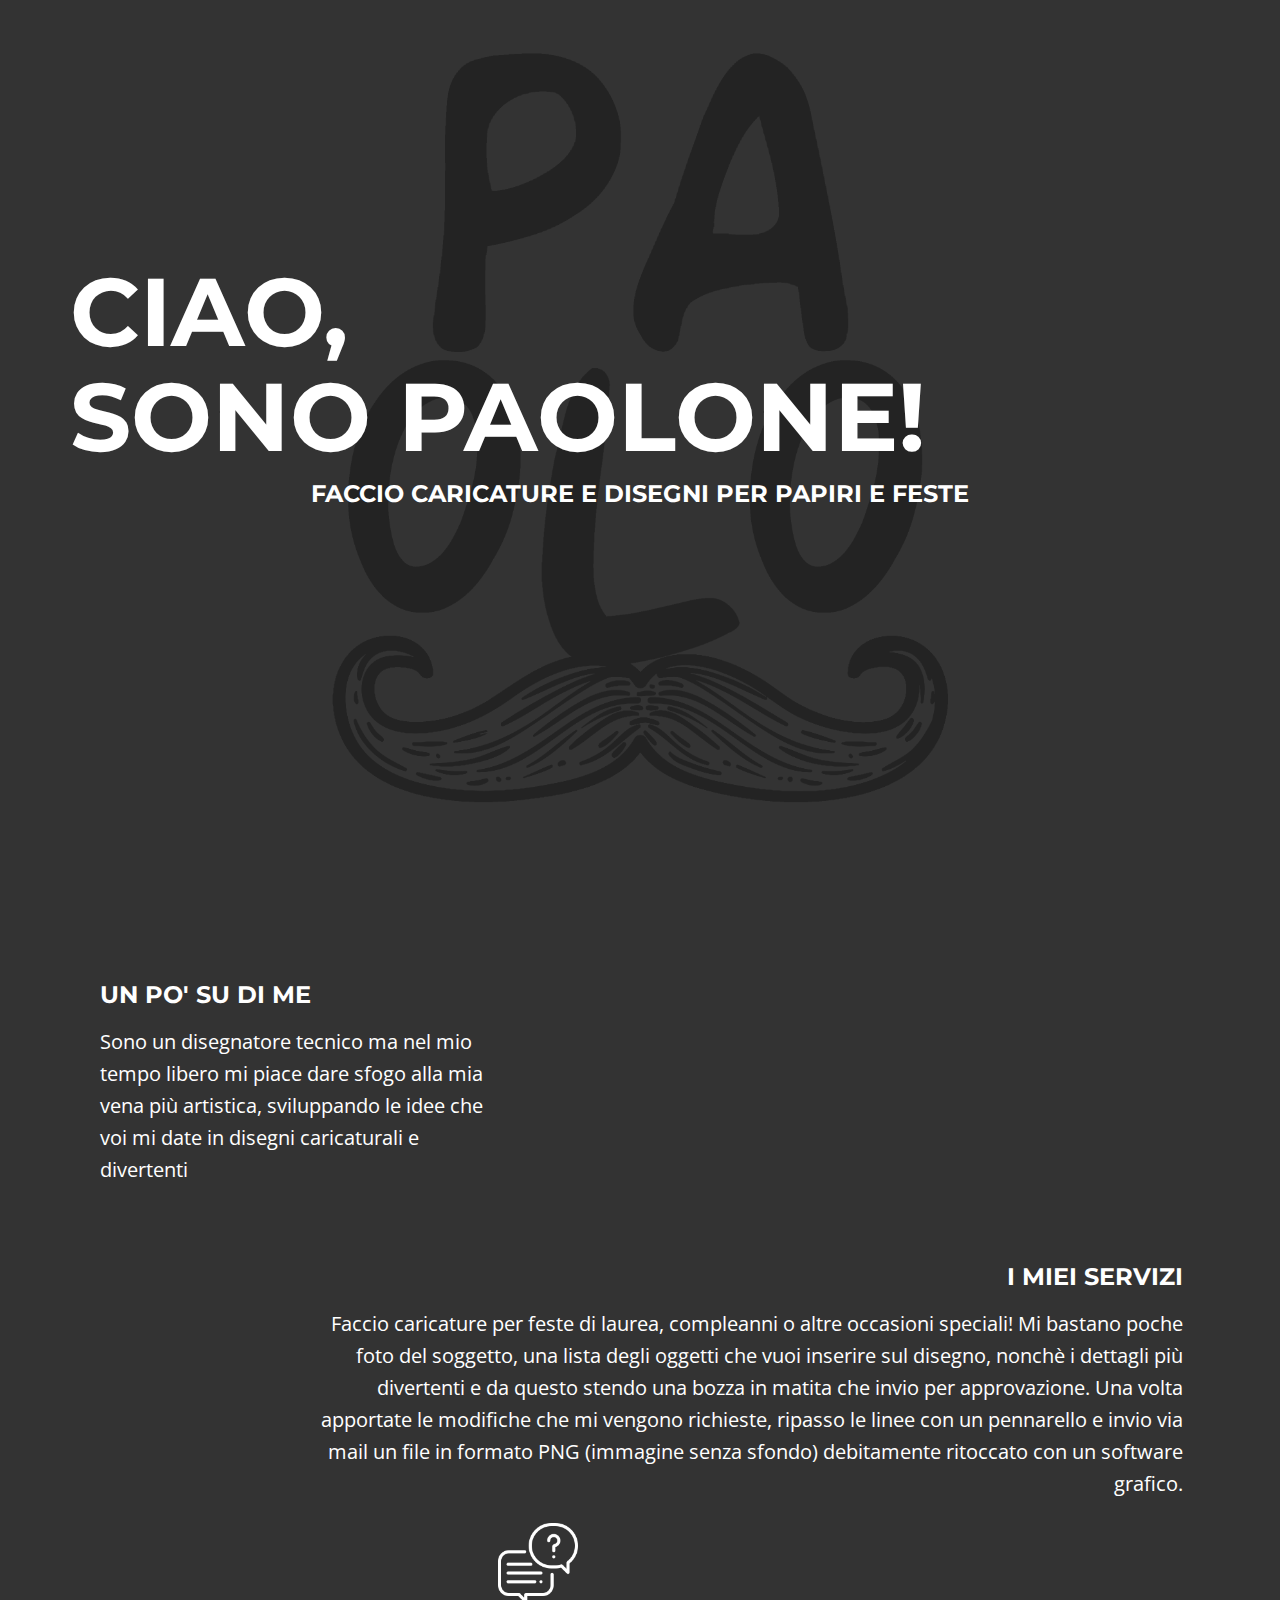
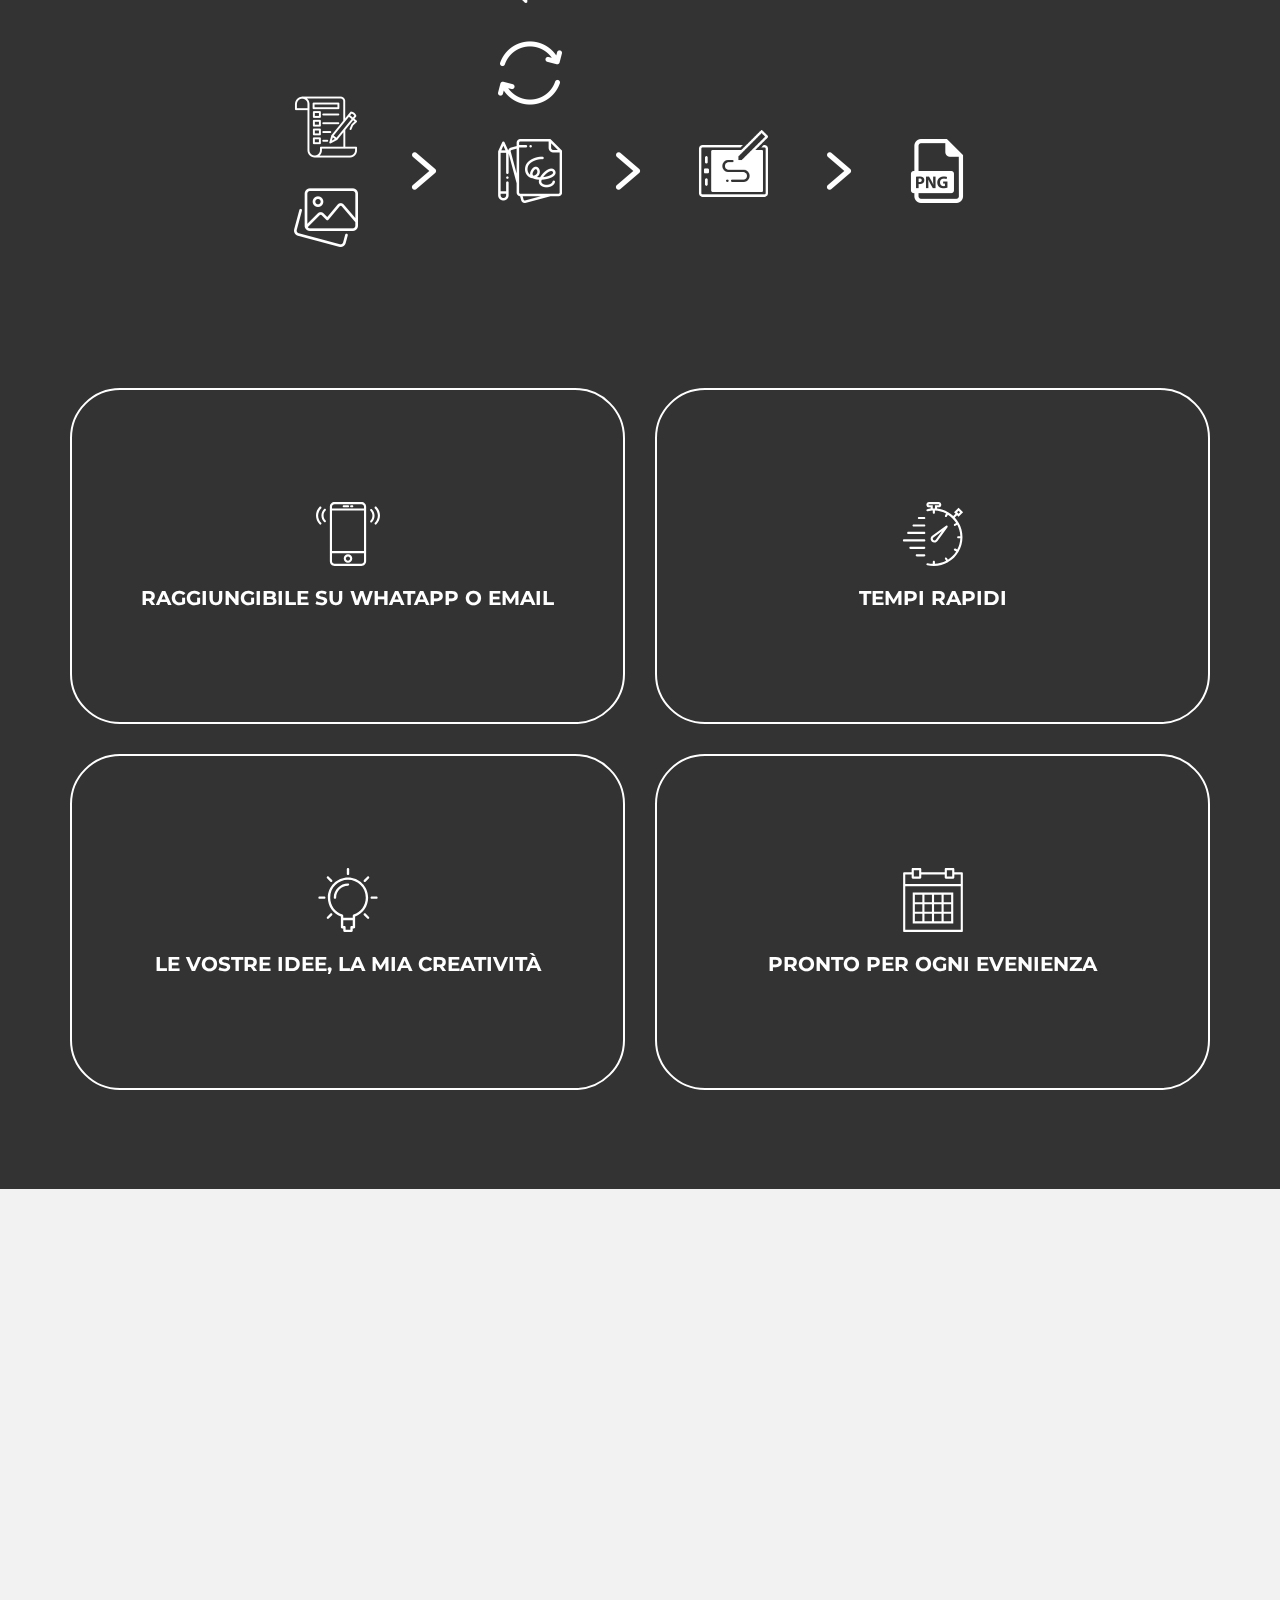
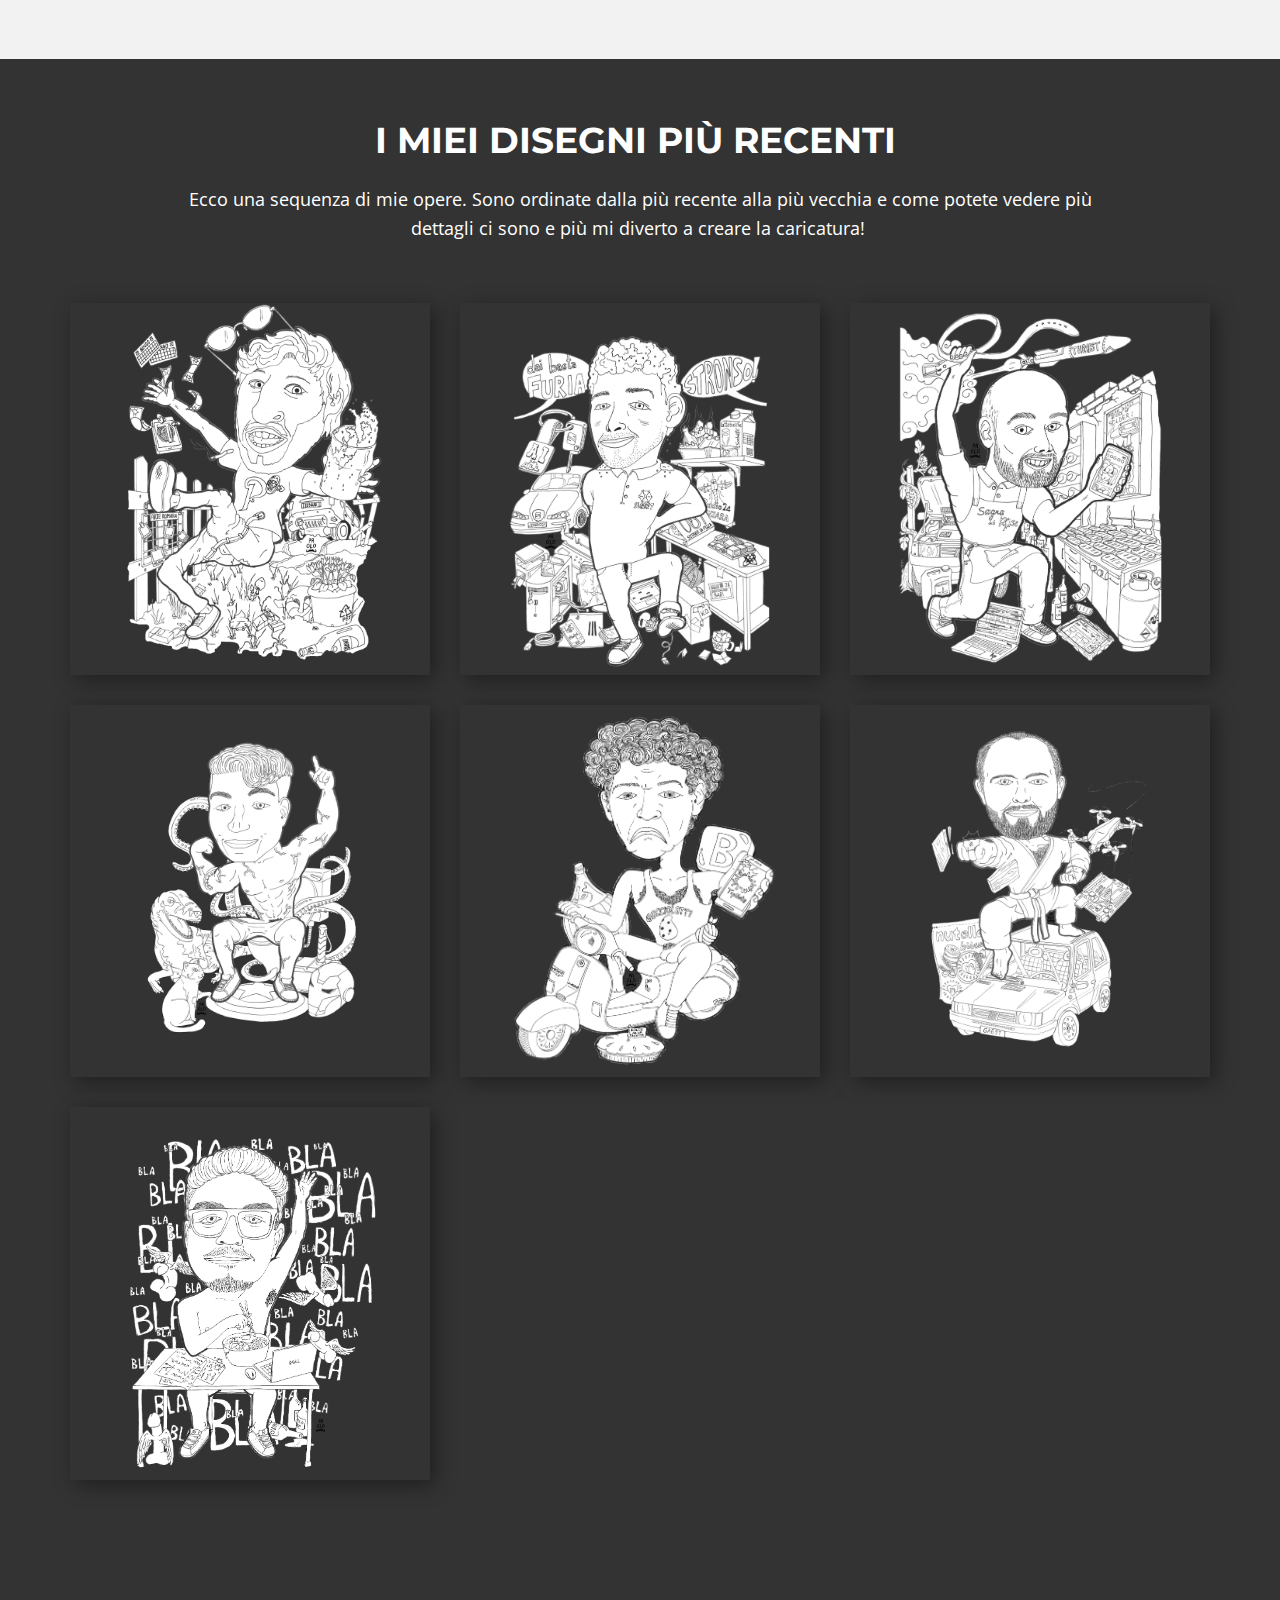
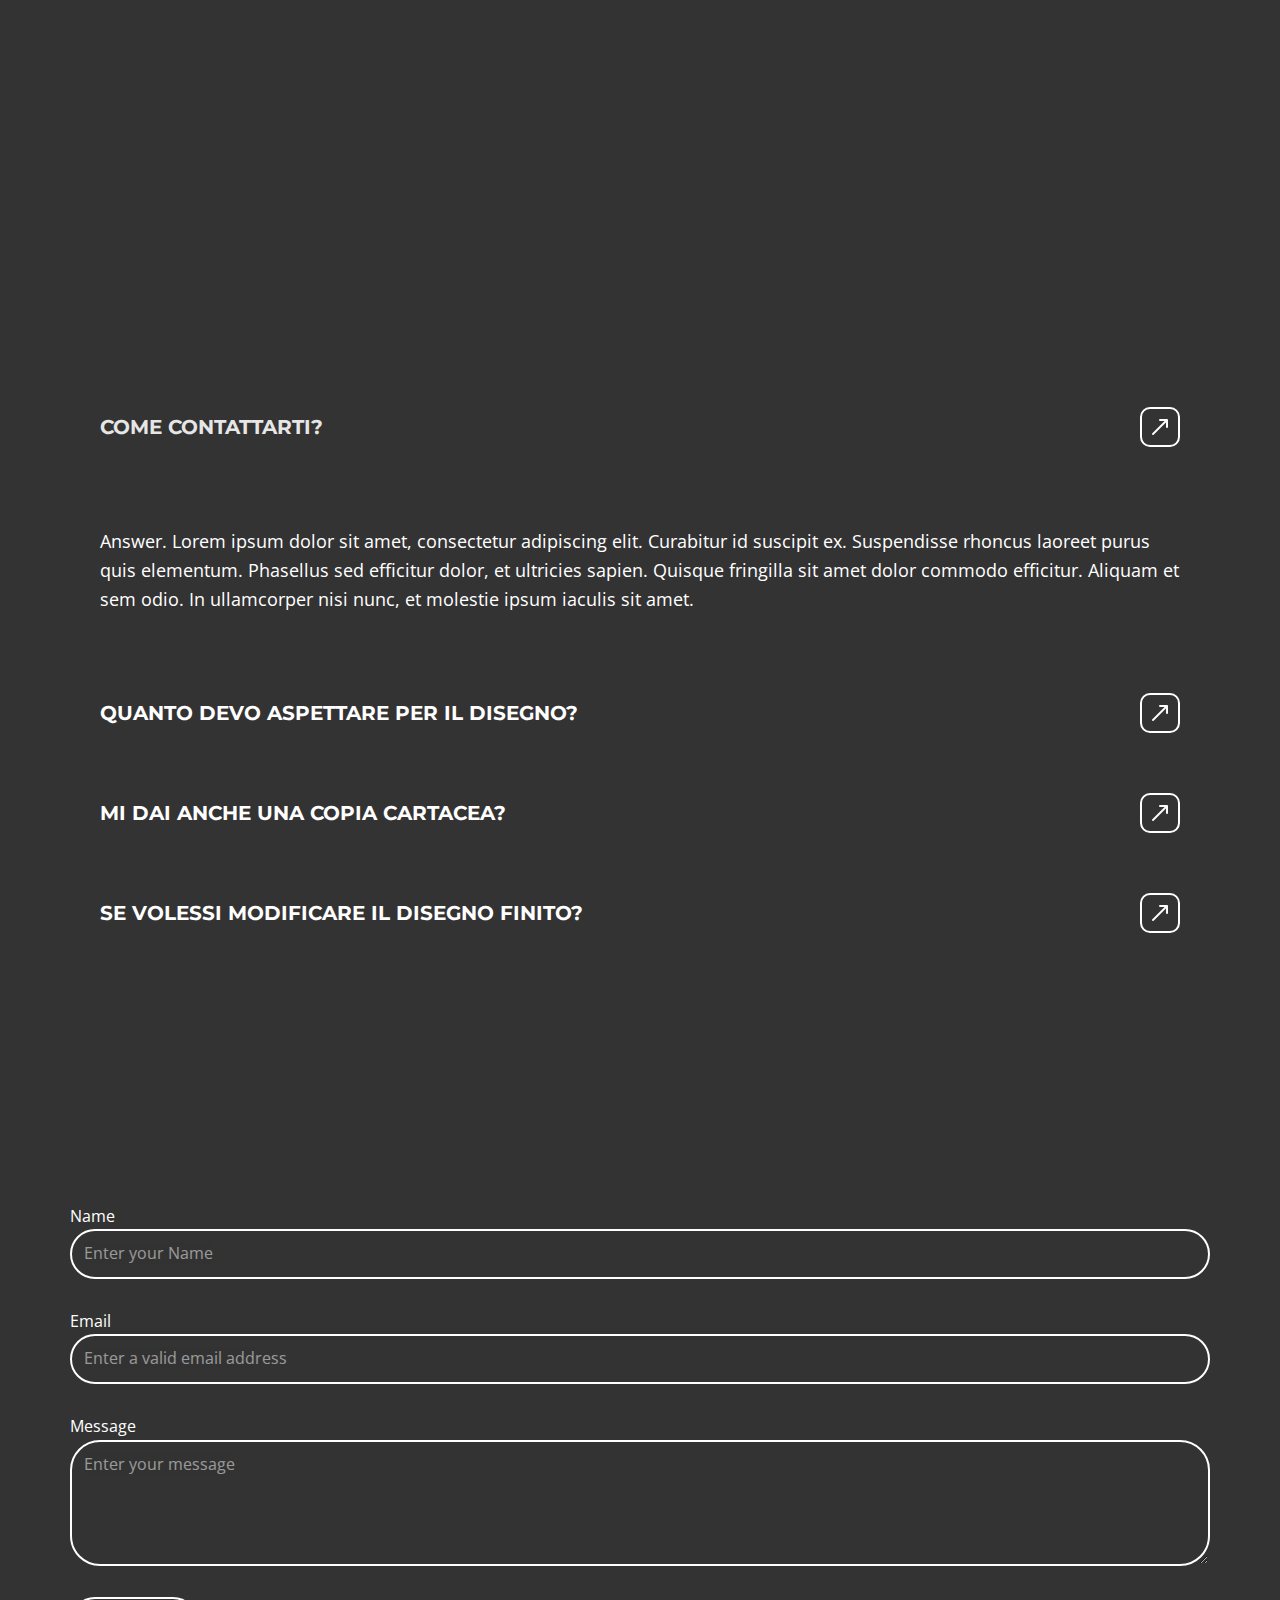
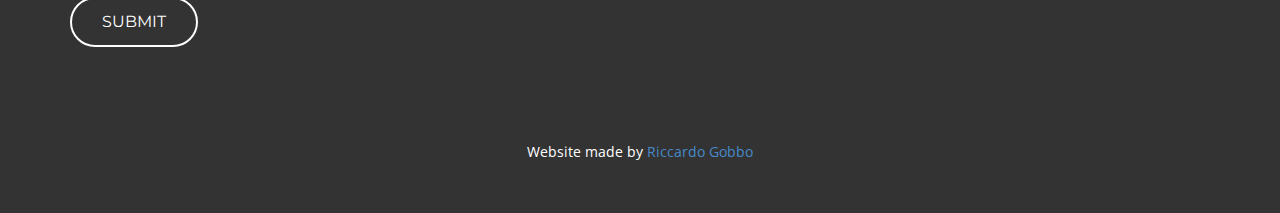
==== Home.html @ 84b8e19d "Description modified" ====
<!DOCTYPE html>
<html style="font-size: 16px;" lang="it"><head>
    <meta name="viewport" content="width=device-width, initial-scale=1.0">
    <meta charset="utf-8">
    <meta name="keywords" content="​Picture Perfect, get in touch">
    <meta name="description" content="">
    <title>Home</title>
    <link rel="stylesheet" href="nicepage.css" media="screen">
<link rel="stylesheet" href="Home.css" media="screen">
    <script class="u-script" type="text/javascript" src="jquery.js" defer=""></script>
    <script class="u-script" type="text/javascript" src="nicepage.js" defer=""></script>
    <meta name="generator" content="Nicepage 6.6.3, nicepage.com">
    <meta name="referrer" content="origin">
    <link id="u-theme-google-font" rel="stylesheet" href="https://fonts.googleapis.com/css?family=Roboto:100,100i,300,300i,400,400i,500,500i,700,700i,900,900i|Open+Sans:300,300i,400,400i,500,500i,600,600i,700,700i,800,800i">
    <link id="u-page-google-font" rel="stylesheet" href="https://fonts.googleapis.com/css?family=Montserrat:100,100i,200,200i,300,300i,400,400i,500,500i,600,600i,700,700i,800,800i,900,900i">
    
    
    
    
    
    
    
    
    
    
    <script type="application/ld+json">{
		"@context": "http://schema.org",
		"@type": "Organization",
		"name": ""
}</script>
    <meta name="theme-color" content="#478ac9">
    <meta property="og:title" content="Home">
    <meta property="og:type" content="website">
  <meta data-intl-tel-input-cdn-path="intlTelInput/"></head>
  <body data-path-to-root="./" data-include-products="true" class="u-body u-grey-80 u-xl-mode" data-lang="it">
    <section class="u-clearfix u-section-1" id="sec-0728">
      <div class="u-clearfix u-sheet u-sheet-1">
        <img class="u-align-center u-expanded-width-sm u-expanded-width-xs u-image u-image-default u-opacity u-opacity-30 u-image-1" src="images/LOGOSITO.png" alt="" data-image-width="3000" data-image-height="4000" data-animation-out="0">
        <h5 class="u-align-center-sm u-align-center-xs u-text u-text-default u-text-1">Faccio Caricature​ e disegni per papiri e feste </h5>
        <h1 class="u-align-left u-text u-text-2">CIAO,&nbsp;<br>SONO PAOLONE!
        </h1>
      </div>
    </section>
    <section class="u-clearfix u-section-2" id="sec-3d5d">
      <div class="u-clearfix u-sheet u-valign-bottom-md u-valign-bottom-sm u-valign-bottom-xl u-valign-bottom-xs u-sheet-1">
        <div class="data-layout-selected u-clearfix u-expanded-width u-layout-wrap u-layout-wrap-1">
          <div class="u-layout">
            <div class="u-layout-row">
              <div class="u-container-style u-layout-cell u-size-24 u-layout-cell-1">
                <div class="u-container-layout u-container-layout-1">
                  <h5 class="u-text u-text-1">Un po' su di me </h5>
                  <p class="u-text u-text-2"> Sono un disegnatore tecnico ma nel mio tempo libero mi piace dare sfogo alla mia vena più artistica, sviluppando le idee che voi mi date in disegni caricaturali e divertenti </p><span class="u-file-icon u-icon u-text-white u-icon-1"><img src="images/10226406-4d5aa020.png" alt=""></span><span class="u-file-icon u-icon u-text-white u-icon-2"><img src="images/3342137-bc58669d.png" alt=""></span><span class="u-file-icon u-icon u-text-white u-icon-3"><img src="images/next-11de55d1.png" alt=""></span>
                </div>
              </div>
              <div class="u-align-right u-container-style u-layout-cell u-size-36 u-layout-cell-2">
                <div class="u-container-layout u-container-layout-2">
                  <img class="u-expanded-width u-image u-image-default u-image-1" src="images/pexels-nazila-21345908.jpg" alt="" data-image-width="1920" data-image-height="1556" data-animation-name="fadeIn" data-animation-duration="2000" data-animation-delay="0">
                  <h5 class="u-text u-text-3">I miei servizi</h5>
                  <p class="u-text u-text-4">
                    Faccio caricature per feste di laurea, compleanni o altre occasioni speciali! Mi bastano poche foto del soggetto, una lista degli oggetti che vuoi inserire sul disegno, nonchè i dettagli più divertenti e da questo stendo una bozza in matita che invio per approvazione. Una volta apportate le modifiche che mi vengono richieste, ripasso le linee con un pennarello e invio via mail un file in formato PNG (immagine senza sfondo) debitamente ritoccato con un software grafico.
                  </p><span class="u-file-icon u-icon u-text-white u-icon-4"><img src="images/conversation-f24dd8b1.png" alt=""></span><span class="u-file-icon u-icon u-text-white u-icon-5"><img src="images/circle-3539625f.png" alt=""></span><span class="u-file-icon u-icon u-text-white u-icon-6"><img src="images/png-file--19ab028c.png" alt=""></span><span class="u-file-icon u-icon u-text-white u-icon-7"><img src="images/next-11de55d1.png" alt=""></span><span class="u-file-icon u-hidden-xs u-icon u-text-white u-icon-8"><img src="images/drawing-tablet-c6e3441a.png" alt=""></span><span class="u-file-icon u-hidden-xs u-icon u-text-white u-icon-9"><img src="images/next-11de55d1.png" alt=""></span><span class="u-file-icon u-icon u-text-white u-icon-10"><img src="images/draft-f5a82c81.png" alt=""></span>
                </div>
              </div>
            </div>
          </div>
        </div>
      </div>
    </section>
    <section class="u-clearfix u-section-3" id="sec-6178">
      <div class="u-clearfix u-sheet u-valign-middle u-sheet-1">
        <div class="u-expanded-width u-list u-list-1">
          <div class="u-repeater u-repeater-1">
            <div class="u-border-2 u-border-white u-container-align-center u-container-style u-list-item u-radius u-repeater-item u-shape-round u-list-item-1" data-animation-name="tada" data-animation-duration="1000" data-animation-delay="0" data-animation-direction="">
              <div class="u-container-layout u-similar-container u-valign-middle u-container-layout-1"><span class="u-icon u-icon-1"><svg class="u-svg-link" preserveAspectRatio="xMidYMin slice" viewBox="0 0 60 60" style=""><use xmlns:xlink="http://www.w3.org/1999/xlink" xlink:href="#svg-d88a"></use></svg><svg class="u-svg-content" viewBox="0 0 60 60" x="0px" y="0px" id="svg-d88a" style="enable-background:new 0 0 60 60;"><g><path d="M42.595,0H17.405C14.977,0,13,1.977,13,4.405v51.189C13,58.023,14.977,60,17.405,60h25.189C45.023,60,47,58.023,47,55.595
		V4.405C47,1.977,45.023,0,42.595,0z M15,8h30v38H15V8z M17.405,2h25.189C43.921,2,45,3.079,45,4.405V6H15V4.405
		C15,3.079,16.079,2,17.405,2z M42.595,58H17.405C16.079,58,15,56.921,15,55.595V48h30v7.595C45,56.921,43.921,58,42.595,58z"></path><path d="M30,49c-2.206,0-4,1.794-4,4s1.794,4,4,4s4-1.794,4-4S32.206,49,30,49z M30,55c-1.103,0-2-0.897-2-2s0.897-2,2-2
		s2,0.897,2,2S31.103,55,30,55z"></path><path d="M26,5h4c0.553,0,1-0.447,1-1s-0.447-1-1-1h-4c-0.553,0-1,0.447-1,1S25.447,5,26,5z"></path><path d="M33,5h1c0.553,0,1-0.447,1-1s-0.447-1-1-1h-1c-0.553,0-1,0.447-1,1S32.447,5,33,5z"></path><path d="M56.612,4.569c-0.391-0.391-1.023-0.391-1.414,0s-0.391,1.023,0,1.414c3.736,3.736,3.736,9.815,0,13.552
		c-0.391,0.391-0.391,1.023,0,1.414c0.195,0.195,0.451,0.293,0.707,0.293s0.512-0.098,0.707-0.293
		C61.128,16.434,61.128,9.085,56.612,4.569z"></path><path d="M52.401,6.845c-0.391-0.391-1.023-0.391-1.414,0s-0.391,1.023,0,1.414c1.237,1.237,1.918,2.885,1.918,4.639
		s-0.681,3.401-1.918,4.638c-0.391,0.391-0.391,1.023,0,1.414c0.195,0.195,0.451,0.293,0.707,0.293s0.512-0.098,0.707-0.293
		c1.615-1.614,2.504-3.764,2.504-6.052S54.017,8.459,52.401,6.845z"></path><path d="M4.802,5.983c0.391-0.391,0.391-1.023,0-1.414s-1.023-0.391-1.414,0c-4.516,4.516-4.516,11.864,0,16.38
		c0.195,0.195,0.451,0.293,0.707,0.293s0.512-0.098,0.707-0.293c0.391-0.391,0.391-1.023,0-1.414
		C1.065,15.799,1.065,9.72,4.802,5.983z"></path><path d="M9.013,6.569c-0.391-0.391-1.023-0.391-1.414,0c-1.615,1.614-2.504,3.764-2.504,6.052s0.889,4.438,2.504,6.053
		c0.195,0.195,0.451,0.293,0.707,0.293s0.512-0.098,0.707-0.293c0.391-0.391,0.391-1.023,0-1.414
		c-1.237-1.237-1.918-2.885-1.918-4.639S7.775,9.22,9.013,7.983C9.403,7.593,9.403,6.96,9.013,6.569z"></path>
</g></svg></span>
                <h5 class="u-align-center u-text u-text-default u-text-1">Raggiungibile su Whatapp o email</h5>
              </div>
            </div>
            <div class="u-border-2 u-border-white u-container-align-center u-container-style u-list-item u-radius u-repeater-item u-shape-round u-list-item-2" data-animation-name="tada" data-animation-duration="1000" data-animation-delay="500" data-animation-direction="">
              <div class="u-container-layout u-similar-container u-valign-middle u-container-layout-2"><span class="u-icon u-icon-2"><svg class="u-svg-link" preserveAspectRatio="xMidYMin slice" viewBox="0 0 60 60" style=""><use xmlns:xlink="http://www.w3.org/1999/xlink" xlink:href="#svg-674c"></use></svg><svg class="u-svg-content" viewBox="0 0 60 60" x="0px" y="0px" id="svg-674c" style="enable-background:new 0 0 60 60;"><g><path d="M31.634,37.989c1.041-0.081,1.99-0.612,2.606-1.459l9.363-12.944c0.287-0.397,0.244-0.945-0.104-1.293
		c-0.348-0.347-0.896-0.39-1.293-0.104L29.26,31.555c-0.844,0.614-1.375,1.563-1.456,2.604s0.296,2.06,1.033,2.797
		C29.508,37.628,30.413,38,31.354,38C31.447,38,31.54,37.996,31.634,37.989z M29.798,34.315c0.035-0.457,0.269-0.874,0.637-1.142
		l7.897-5.713l-5.711,7.895c-0.27,0.371-0.687,0.604-1.144,0.64c-0.455,0.03-0.902-0.128-1.227-0.453
		C29.928,35.219,29.762,34.771,29.798,34.315z"></path><path d="M54.034,19.564c-0.01-0.021-0.01-0.043-0.021-0.064c-0.012-0.02-0.031-0.031-0.044-0.05
		c-1.011-1.734-2.207-3.347-3.565-4.809l2.148-2.147l1.414,1.414l4.242-4.243l-4.242-4.242l-4.243,4.242l1.415,1.415l-2.148,2.147
		c-1.462-1.358-3.074-2.555-4.809-3.566c-0.019-0.013-0.03-0.032-0.05-0.044c-0.021-0.012-0.043-0.011-0.064-0.022
		c-3.093-1.782-6.568-2.969-10.273-3.404V5h1.5c1.379,0,2.5-1.121,2.5-2.5S36.672,0,35.293,0h-9c-1.379,0-2.5,1.121-2.5,2.5
		s1.121,2.5,2.5,2.5h1.5v1.156c-1.08,0.115-2.158,0.291-3.224,0.535c-0.538,0.123-0.875,0.66-0.751,1.198
		c0.123,0.538,0.66,0.876,1.198,0.751c0.92-0.211,1.849-0.37,2.78-0.477l1.073-0.083c0.328-0.025,0.63-0.043,0.924-0.057V10
		c0,0.553,0.447,1,1,1s1-0.447,1-1V8.03c3.761,0.173,7.305,1.183,10.456,2.845l-0.986,1.707c-0.276,0.479-0.112,1.09,0.366,1.366
		c0.157,0.091,0.329,0.134,0.499,0.134c0.346,0,0.682-0.179,0.867-0.5l0.983-1.703c3.129,1.985,5.787,4.643,7.772,7.772
		l-1.703,0.983C49.57,20.91,49.406,21.521,49.683,22c0.186,0.321,0.521,0.5,0.867,0.5c0.17,0,0.342-0.043,0.499-0.134l1.707-0.986
		c1.685,3.196,2.698,6.798,2.849,10.619H53.63c-0.553,0-1,0.447-1,1s0.447,1,1,1h1.975c-0.151,3.821-1.164,7.423-2.849,10.619
		l-1.707-0.986c-0.478-0.276-1.09-0.114-1.366,0.366c-0.276,0.479-0.112,1.09,0.366,1.366l1.703,0.983
		c-1.985,3.129-4.643,5.787-7.772,7.772l-0.983-1.703c-0.277-0.48-0.89-0.643-1.366-0.366c-0.479,0.276-0.643,0.888-0.366,1.366
		l0.986,1.707c-3.151,1.662-6.695,2.672-10.456,2.845V56c0-0.553-0.447-1-1-1s-1,0.447-1,1v1.976
		c-1.597-0.055-3.199-0.255-4.776-0.617c-0.538-0.129-1.075,0.213-1.198,0.751c-0.124,0.538,0.213,1.075,0.751,1.198
		C26.568,59.768,28.607,60,30.63,60c0.049,0,0.096-0.003,0.145-0.004c0.007,0,0.012,0.004,0.018,0.004
		c0.008,0,0.015-0.005,0.023-0.005c4.807-0.033,9.317-1.331,13.219-3.573c0.031-0.014,0.064-0.021,0.094-0.039
		c0.02-0.012,0.031-0.031,0.05-0.044c4.039-2.354,7.414-5.725,9.773-9.761c0.019-0.027,0.043-0.048,0.06-0.078
		c0.012-0.021,0.011-0.043,0.021-0.064C56.317,42.476,57.63,37.89,57.63,33S56.317,23.524,54.034,19.564z M53.965,8.251l1.414,1.414
		l-1.414,1.415L52.55,9.665L53.965,8.251z M29.793,6.021V3h-3.5c-0.275,0-0.5-0.225-0.5-0.5s0.225-0.5,0.5-0.5h9
		c0.275,0,0.5,0.225,0.5,0.5S35.568,3,35.293,3h-3.5v3.021C31.445,6.007,31.113,6,30.793,6c-0.028,0-0.06,0.002-0.088,0.002
		C30.68,6.002,30.655,6,30.63,6c-0.164,0-0.328,0.011-0.492,0.014C30.022,6.017,29.913,6.016,29.793,6.021z"></path><path d="M21.793,14h-5c-0.553,0-1,0.447-1,1s0.447,1,1,1h5c0.553,0,1-0.447,1-1S22.346,14,21.793,14z"></path><path d="M21.793,21h-10c-0.553,0-1,0.447-1,1s0.447,1,1,1h10c0.553,0,1-0.447,1-1S22.346,21,21.793,21z"></path><path d="M21.793,28h-15c-0.553,0-1,0.447-1,1s0.447,1,1,1h15c0.553,0,1-0.447,1-1S22.346,28,21.793,28z"></path><path d="M21.793,35h-19c-0.553,0-1,0.447-1,1s0.447,1,1,1h19c0.553,0,1-0.447,1-1S22.346,35,21.793,35z"></path><path d="M21.793,42h-13c-0.553,0-1,0.447-1,1s0.447,1,1,1h13c0.553,0,1-0.447,1-1S22.346,42,21.793,42z"></path><path d="M21.793,49h-7c-0.553,0-1,0.447-1,1s0.447,1,1,1h7c0.553,0,1-0.447,1-1S22.346,49,21.793,49z"></path>
</g></svg></span>
                <h5 class="u-align-center u-text u-text-default u-text-2">tempi rapidi </h5>
              </div>
            </div>
            <div class="u-border-2 u-border-white u-container-align-center u-container-style u-list-item u-radius u-repeater-item u-shape-round u-list-item-3" data-animation-name="tada" data-animation-duration="1000" data-animation-delay="1000" data-animation-direction="">
              <div class="u-container-layout u-similar-container u-valign-middle u-container-layout-3"><span class="u-icon u-icon-3"><svg class="u-svg-link" preserveAspectRatio="xMidYMin slice" viewBox="0 0 54 54" style=""><use xmlns:xlink="http://www.w3.org/1999/xlink" xlink:href="#svg-a3e4"></use></svg><svg class="u-svg-content" viewBox="0 0 54 54" x="0px" y="0px" id="svg-a3e4" style="enable-background:new 0 0 54 54;"><g><path d="M27,8c-9.374,0-17,7.626-17,17c0,7.112,4.391,13.412,11,15.9V50c0,0.553,0.447,1,1,1h1v2c0,0.553,0.447,1,1,1h6
		c0.553,0,1-0.447,1-1v-2h1c0.553,0,1-0.447,1-1v-9.1c6.609-2.488,11-8.788,11-15.9C44,15.626,36.374,8,27,8z M30,49
		c-0.553,0-1,0.447-1,1v2h-4v-2c0-0.553-0.447-1-1-1h-1v-5h8v5H30z M31.688,39.242C31.277,39.377,31,39.761,31,40.192V42h-8v-1.808
		c0-0.432-0.277-0.815-0.688-0.95C16.145,37.214,12,31.49,12,25c0-8.271,6.729-15,15-15s15,6.729,15,15
		C42,31.49,37.855,37.214,31.688,39.242z"></path><path d="M27,6c0.553,0,1-0.447,1-1V1c0-0.553-0.447-1-1-1s-1,0.447-1,1v4C26,5.553,26.447,6,27,6z"></path><path d="M51,24h-4c-0.553,0-1,0.447-1,1s0.447,1,1,1h4c0.553,0,1-0.447,1-1S51.553,24,51,24z"></path><path d="M7,24H3c-0.553,0-1,0.447-1,1s0.447,1,1,1h4c0.553,0,1-0.447,1-1S7.553,24,7,24z"></path><path d="M43.264,7.322l-2.828,2.828c-0.391,0.391-0.391,1.023,0,1.414c0.195,0.195,0.451,0.293,0.707,0.293
		s0.512-0.098,0.707-0.293l2.828-2.828c0.391-0.391,0.391-1.023,0-1.414S43.654,6.932,43.264,7.322z"></path><path d="M12.15,38.436l-2.828,2.828c-0.391,0.391-0.391,1.023,0,1.414c0.195,0.195,0.451,0.293,0.707,0.293
		s0.512-0.098,0.707-0.293l2.828-2.828c0.391-0.391,0.391-1.023,0-1.414S12.541,38.045,12.15,38.436z"></path><path d="M41.85,38.436c-0.391-0.391-1.023-0.391-1.414,0s-0.391,1.023,0,1.414l2.828,2.828c0.195,0.195,0.451,0.293,0.707,0.293
		s0.512-0.098,0.707-0.293c0.391-0.391,0.391-1.023,0-1.414L41.85,38.436z"></path><path d="M12.15,11.564c0.195,0.195,0.451,0.293,0.707,0.293s0.512-0.098,0.707-0.293c0.391-0.391,0.391-1.023,0-1.414l-2.828-2.828
		c-0.391-0.391-1.023-0.391-1.414,0s-0.391,1.023,0,1.414L12.15,11.564z"></path><path d="M27,13c-6.617,0-12,5.383-12,12c0,0.553,0.447,1,1,1s1-0.447,1-1c0-5.514,4.486-10,10-10c0.553,0,1-0.447,1-1
		S27.553,13,27,13z"></path>
</g></svg></span>
                <h5 class="u-align-center u-text u-text-default u-text-3">le vostre idee, la mia creativitÀ</h5>
              </div>
            </div>
            <div class="u-border-2 u-border-white u-container-align-center u-container-style u-list-item u-radius u-repeater-item u-shape-round u-list-item-4" data-animation-name="tada" data-animation-duration="1000" data-animation-delay="1500" data-animation-direction="">
              <div class="u-container-layout u-similar-container u-valign-middle u-container-layout-4"><span class="u-icon u-icon-4"><svg class="u-svg-link" preserveAspectRatio="xMidYMin slice" viewBox="0 0 60 60" style=""><use xmlns:xlink="http://www.w3.org/1999/xlink" xlink:href="#svg-b268"></use></svg><svg class="u-svg-content" viewBox="0 0 60 60" x="0px" y="0px" id="svg-b268" style="enable-background:new 0 0 60 60;"><g><path d="M57,4h-7V1c0-0.553-0.447-1-1-1h-7c-0.553,0-1,0.447-1,1v3H19V1c0-0.553-0.447-1-1-1h-7c-0.553,0-1,0.447-1,1v3H3
		C2.447,4,2,4.447,2,5v11v43c0,0.553,0.447,1,1,1h54c0.553,0,1-0.447,1-1V16V5C58,4.447,57.553,4,57,4z M43,2h5v3v3h-5V5V2z M12,2h5
		v3v3h-5V5V2z M4,6h6v3c0,0.553,0.447,1,1,1h7c0.553,0,1-0.447,1-1V6h22v3c0,0.553,0.447,1,1,1h7c0.553,0,1-0.447,1-1V6h6v9H4V6z
		 M4,58V17h52v41H4z"></path><path d="M38,23h-7h-2h-7h-2h-9v9v2v7v2v9h9h2h7h2h7h2h9v-9v-2v-7v-2v-9h-9H38z M31,25h7v7h-7V25z M38,41h-7v-7h7V41z M22,34h7v7h-7
		V34z M22,25h7v7h-7V25z M13,25h7v7h-7V25z M13,34h7v7h-7V34z M20,50h-7v-7h7V50z M29,50h-7v-7h7V50z M38,50h-7v-7h7V50z M47,50h-7
		v-7h7V50z M47,41h-7v-7h7V41z M47,25v7h-7v-7H47z"></path>
</g></svg></span>
                <h5 class="u-align-center u-text u-text-default u-text-4">Pronto per ogni evenienza </h5>
              </div>
            </div>
          </div>
        </div>
      </div>
    </section>
    <section class="skrollable u-clearfix u-grey-5 u-section-4" id="sec-77cd">
      <div class="u-clearfix u-sheet u-valign-top-lg u-valign-top-md u-valign-top-sm u-valign-top-xl u-sheet-1">
        <img class="u-align-center u-expanded-width-xs u-image u-image-1" src="images/LOGOSITO.png" data-image-width="3000" data-image-height="4000" data-animation-name="customAnimationIn" data-animation-duration="1000" data-animation-delay="0">
      </div>
    </section>
    <section class="u-clearfix u-section-5" id="sec-5b2f">
      <div class="u-clearfix u-sheet u-sheet-1">
        <h3 class="u-align-center u-text u-text-default u-text-1">I miei disegni più rec<span style="font-size: 2.25rem;"></span>enti&nbsp;
        </h3>
        <p class="u-align-center u-text u-text-2">Ecco una sequenza di mie opere. Sono ordinate dalla più recente alla più vecchia e come potete vedere più dettagli ci sono e più mi diverto a creare la caricatura!&nbsp;</p>
        <div class="u-expanded-width u-gallery u-layout-grid u-lightbox u-no-transition u-show-text-none u-gallery-1" id="carousel-a700">
          <div class="u-gallery-inner u-gallery-inner-1" role="listbox">
            <div class="u-effect-hover-liftUp u-gallery-item u-gallery-item-1">
              <div class="u-back-slide" data-image-width="1483" data-image-height="2096">
                <img class="u-back-image u-expanded u-image-contain" src="images/GiorgioPovegliano.png">
              </div>
              <div class="u-align-center u-over-slide u-shading u-over-slide-1"></div>
            </div>
            <div class="u-effect-hover-liftUp u-gallery-item u-gallery-item-2">
              <div class="u-back-slide" data-image-width="2969" data-image-height="4195">
                <img class="u-back-image u-expanded u-image-contain" src="images/DiegoSpinosa2.png">
              </div>
              <div class="u-align-center u-over-slide u-shading u-over-slide-2"></div>
            </div>
            <div class="u-effect-hover-liftUp u-gallery-item u-gallery-item-3" data-image-width="2778" data-image-height="3924">
              <div class="u-back-slide">
                <img class="u-back-image u-expanded u-image-contain" src="images/LucaDallaGiustina11.png">
              </div>
              <div class="u-align-center u-over-slide u-shading u-over-slide-3"></div>
            </div>
            <div class="u-effect-hover-liftUp u-gallery-item u-gallery-item-4">
              <div class="u-back-slide" data-image-width="6000" data-image-height="8000">
                <img class="u-back-image u-expanded u-image-contain" src="images/LeonardoTamai.png">
              </div>
              <div class="u-align-center u-over-slide u-shading u-over-slide-4"></div>
            </div>
            <div class="u-effect-hover-liftUp u-gallery-item u-gallery-item-5">
              <div class="u-back-slide" data-image-width="1186" data-image-height="1581">
                <img class="u-back-image u-expanded u-image-contain" src="images/CaricaturaDiegoSpinosa212.png">
              </div>
              <div class="u-align-center u-over-slide u-shading u-over-slide-5"></div>
            </div>
            <div class="u-effect-hover-liftUp u-gallery-item u-gallery-item-6">
              <div class="u-back-slide" data-image-width="6000" data-image-height="8000">
                <img class="u-back-image u-expanded u-image-contain" src="images/LucaDallaGiustina.png">
              </div>
              <div class="u-align-center u-over-slide u-shading u-over-slide-6"></div>
            </div>
            <div class="u-effect-hover-liftUp u-gallery-item u-gallery-item-7">
              <div class="u-back-slide" data-image-width="1694" data-image-height="2258">
                <img class="u-back-image u-expanded u-image-contain" src="images/GiulioRebecchi.png">
              </div>
              <div class="u-align-center u-over-slide u-shading u-over-slide-7"></div>
            </div>
          </div>
        </div>
      </div>
    </section>
    <section class="skrollable u-clearfix u-image u-parallax u-section-6" id="sec-b51e">
      <div class="u-clearfix u-sheet u-sheet-1"></div>
    </section>
    <section class="u-clearfix u-section-7" id="carousel_a83a">
      <div class="u-clearfix u-sheet u-valign-middle u-sheet-1">
        <div class="u-accordion u-expanded-width-lg u-expanded-width-md u-expanded-width-sm u-expanded-width-xs u-faq u-accordion-1">
          <div class="u-accordion-item">
            <a class="active u-accordion-link u-button-style u-custom-font u-font-montserrat u-text-body-alt-color u-accordion-link-1" id="link-" aria-controls="" aria-selected="true">
              <span class="u-accordion-link-text"> Come contattarti?</span><span class="u-accordion-link-icon u-border-2 u-border-white u-file-icon u-icon u-icon-rounded u-radius u-text-white u-icon-1"><img src="images/152356-875713c9.png" alt=""></span>
            </a>
            <div class="u-accordion-active u-accordion-pane u-container-style u-accordion-pane-1" aria-labelledby="link-">
              <div class="u-container-layout u-container-layout-1">
                <div class="u-clearfix u-rich-text u-text">
                  <p>Answer. Lorem ipsum dolor sit amet, consectetur adipiscing elit. Curabitur id suscipit ex. Suspendisse rhoncus laoreet purus quis elementum. Phasellus sed efficitur dolor, et ultricies sapien. Quisque fringilla sit amet dolor commodo efficitur. Aliquam et sem odio. In ullamcorper nisi nunc, et molestie ipsum iaculis sit amet.</p>
                </div>
              </div>
            </div>
          </div>
          <div class="u-accordion-item">
            <a class="u-accordion-link u-button-style u-custom-font u-font-montserrat u-text-body-alt-color u-accordion-link-2" id="link-" aria-controls="" aria-selected="false">
              <span class="u-accordion-link-text"> Quanto devo aspettare per il disegno? </span><span class="u-accordion-link-icon u-border-2 u-border-white u-file-icon u-icon u-icon-rounded u-radius u-text-white u-icon-2"><img src="images/152356-875713c9.png" alt=""></span>
            </a>
            <div class="u-accordion-pane u-container-style u-accordion-pane-2" aria-labelledby="link-">
              <div class="u-container-layout u-container-layout-2">
                <div class="fr-view u-clearfix u-rich-text u-text">
                  <p>Answer. Lorem ipsum dolor sit amet, consectetur adipiscing elit. Curabitur id suscipit ex. Suspendisse rhoncus laoreet purus quis elementum. Phasellus sed efficitur dolor, et ultricies sapien. Quisque fringilla sit amet dolor commodo efficitur. Aliquam et sem odio. In ullamcorper nisi nunc, et molestie ipsum iaculis sit amet.</p>
                </div>
              </div>
            </div>
          </div>
          <div class="u-accordion-item">
            <a class="u-accordion-link u-button-style u-custom-font u-font-montserrat u-text-body-alt-color u-accordion-link-3" id="link-1891" aria-controls="1891" aria-selected="false">
              <span class="u-accordion-link-text"> Mi dai anche una copia cartacea?</span><span class="u-accordion-link-icon u-border-2 u-border-white u-file-icon u-icon u-icon-rounded u-radius u-text-white u-icon-3"><img src="images/152356-875713c9.png" alt=""></span>
            </a>
            <div class="u-accordion-pane u-container-style u-accordion-pane-3" id="1891" aria-labelledby="link-1891">
              <div class="u-container-layout u-container-layout-3">
                <div class="fr-view u-clearfix u-rich-text u-text">
                  <p>Answer. Lorem ipsum dolor sit amet, consectetur adipiscing elit. Curabitur id suscipit ex. Suspendisse rhoncus laoreet purus quis elementum. Phasellus sed efficitur dolor, et ultricies sapien. Quisque fringilla sit amet dolor commodo efficitur. Aliquam et sem odio. In ullamcorper nisi nunc, et molestie ipsum iaculis sit amet.</p>
                </div>
              </div>
            </div>
          </div>
          <div class="u-accordion-item">
            <a class="u-accordion-link u-button-style u-custom-font u-font-montserrat u-text-body-alt-color u-accordion-link-4" id="link-8c0c" aria-controls="8c0c" aria-selected="false">
              <span class="u-accordion-link-text">Se volessi modificare il disegno finito?</span><span class="u-accordion-link-icon u-border-2 u-border-white u-file-icon u-icon u-icon-rounded u-radius u-text-white u-icon-4"><img src="images/152356-875713c9.png" alt=""></span>
            </a>
            <div class="u-accordion-pane u-container-style u-accordion-pane-4" id="8c0c" aria-labelledby="link-8c0c">
              <div class="u-container-layout u-container-layout-4">
                <div class="fr-view u-clearfix u-rich-text u-text">
                  <p>Answer. Lorem ipsum dolor sit amet, consectetur adipiscing elit. Curabitur id suscipit ex. Suspendisse rhoncus laoreet purus quis elementum. Phasellus sed efficitur dolor, et ultricies sapien. Quisque fringilla sit amet dolor commodo efficitur. Aliquam et sem odio. In ullamcorper nisi nunc, et molestie ipsum iaculis sit amet.</p>
                </div>
              </div>
            </div>
          </div>
        </div>
      </div>
    </section>
    <section class="u-align-center u-clearfix u-container-align-center u-container-align-left u-section-8" id="sec-7e33">
      <div class="u-clearfix u-sheet u-sheet-1">
        <h2 class="u-align-left u-text u-text-default u-text-1" data-animation-name="customAnimationIn" data-animation-duration="2000" data-animation-delay="0">get in touch<br>
        </h2>
        <div class="u-expanded-width u-form u-form-1">
          <form action="https://forms.nicepagesrv.com/v2/form/process" class="u-clearfix u-form-spacing-30 u-form-vertical u-inner-form" source="email" name="form" style="padding: 0px;">
            <div class="u-form-group u-form-name">
              <label for="name-9d90" class="u-label">Name</label>
              <input type="text" placeholder="Enter your Name" id="name-9d90" name="name" class="u-border-2 u-border-white u-input u-input-rectangle u-none u-radius u-input-1" required="">
            </div>
            <div class="u-form-email u-form-group">
              <label for="email-9d90" class="u-label">Email</label>
              <input type="email" placeholder="Enter a valid email address" id="email-9d90" name="email" class="u-border-2 u-border-white u-input u-input-rectangle u-none u-radius u-input-2" required="">
            </div>
            <div class="u-form-group u-form-message">
              <label for="message-9d90" class="u-label">Message</label>
              <textarea placeholder="Enter your message" rows="4" cols="50" id="message-9d90" name="message" class="u-border-2 u-border-white u-input u-input-rectangle u-none u-radius u-input-3" required=""></textarea>
            </div>
            <div class="u-align-left u-form-group u-form-submit">
              <a href="#" class="u-btn u-btn-submit u-button-style u-text-white">Submit</a>
              <input type="submit" value="submit" class="u-form-control-hidden">
            </div>
            <div class="u-form-send-message u-form-send-success"> Thank you! Your message has been sent. </div>
            <div class="u-form-send-error u-form-send-message"> Unable to send your message. Please fix errors then try again. </div>
            <input type="hidden" value="" name="recaptchaResponse">
            <input type="hidden" name="formServices" value="5d460e26-4464-84ad-43e0-6dd2257b4787">
          </form>
        </div>
      </div>
    </section>
    
    
    
    <footer class="u-align-center u-clearfix u-container-align-center u-footer" id="sec-3d1c"><div class="u-clearfix u-sheet u-sheet-1">
        <p class="u-small-text u-text u-text-variant u-text-1">Website made by <a href="ilgobbo00.github.io" class="u-active-none u-border-none u-btn u-button-link u-button-style u-hover-none u-none u-text-palette-1-base u-btn-1">Riccardo Gobbo</a>
        </p>
      </div></footer>
     
</body></html>
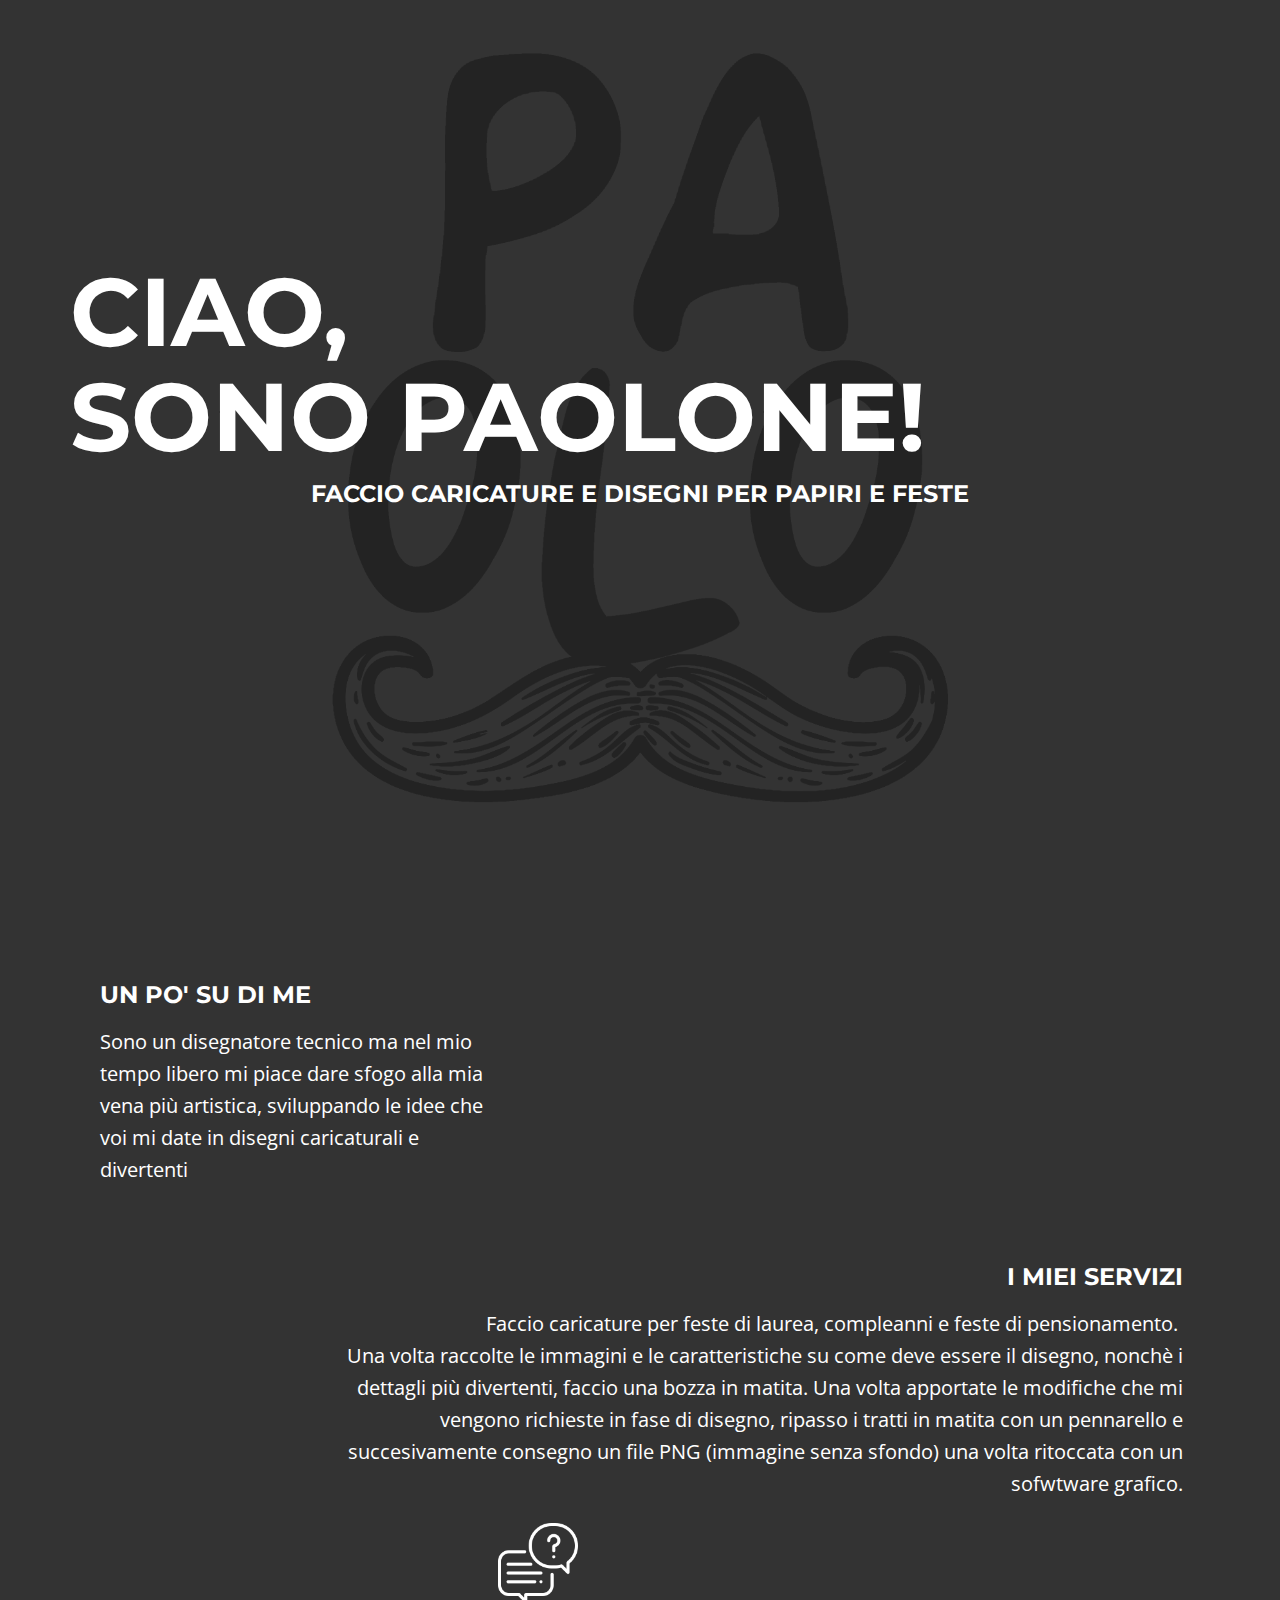
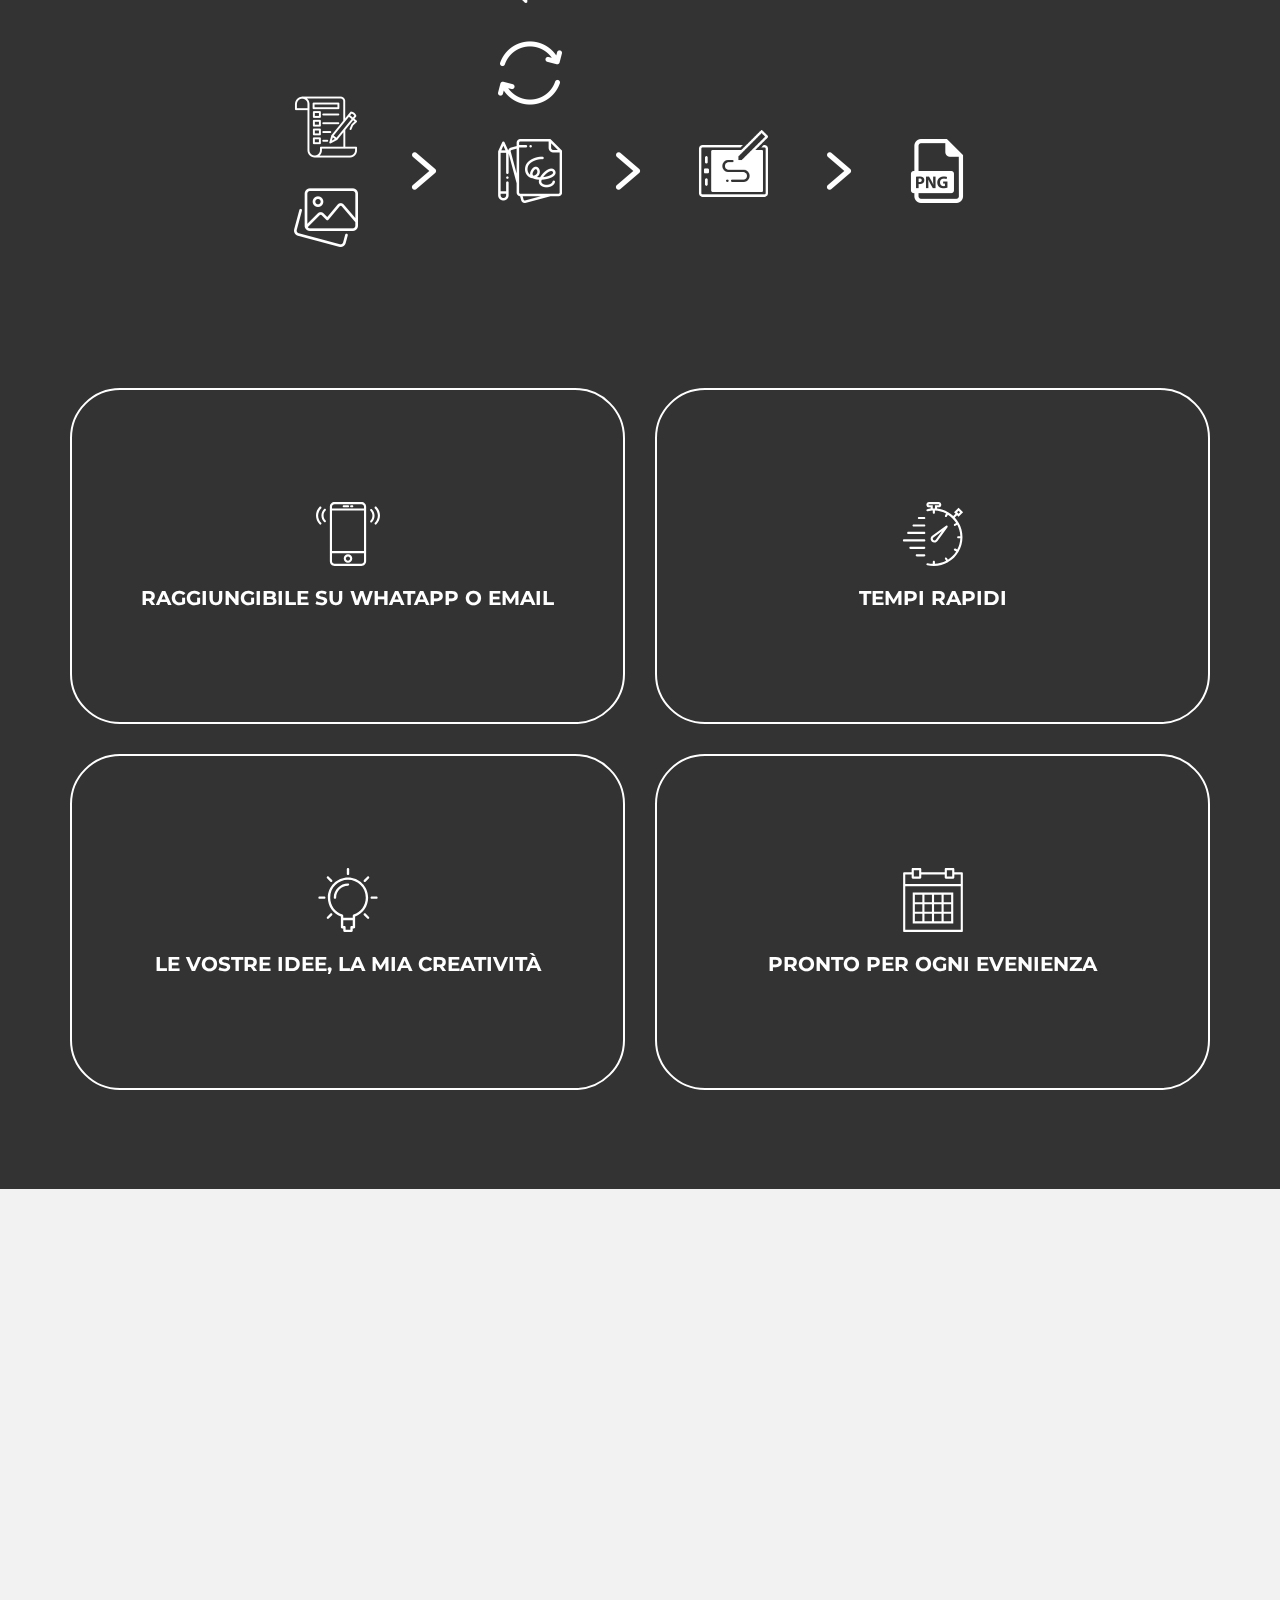
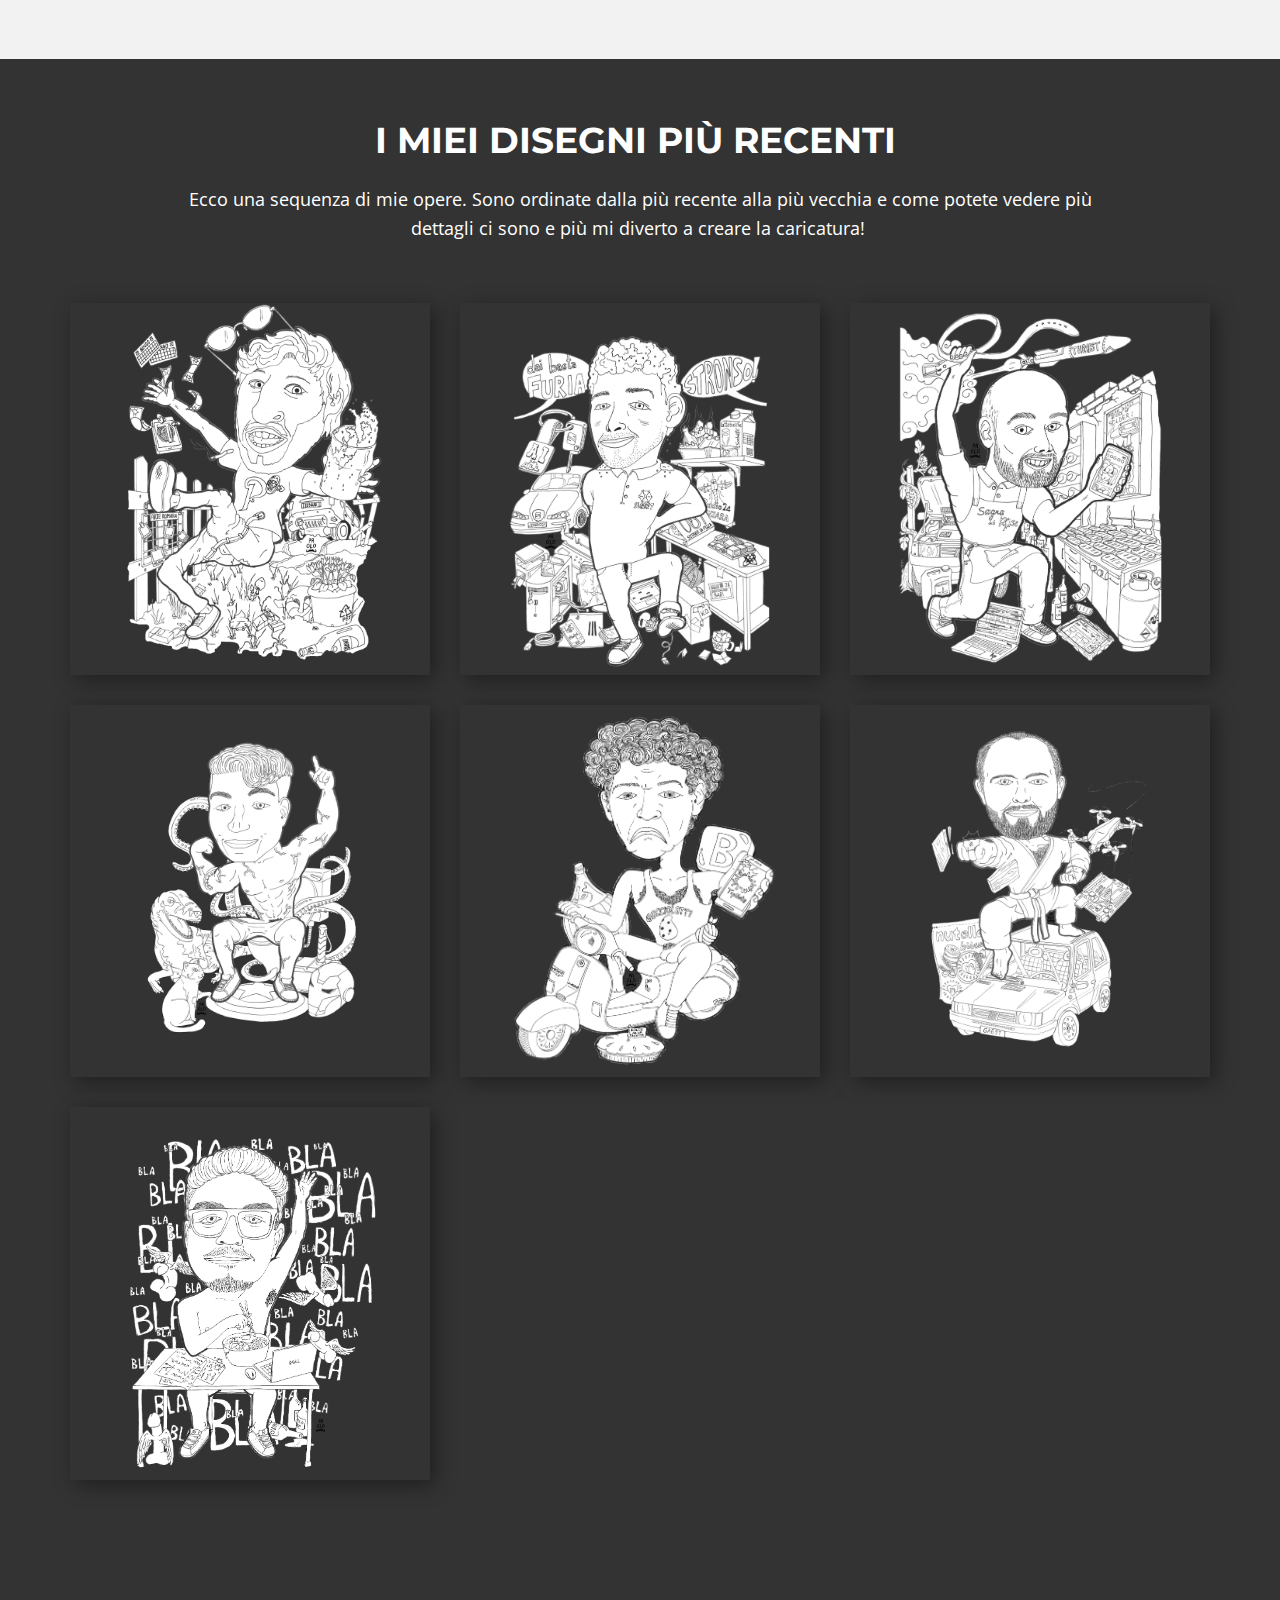
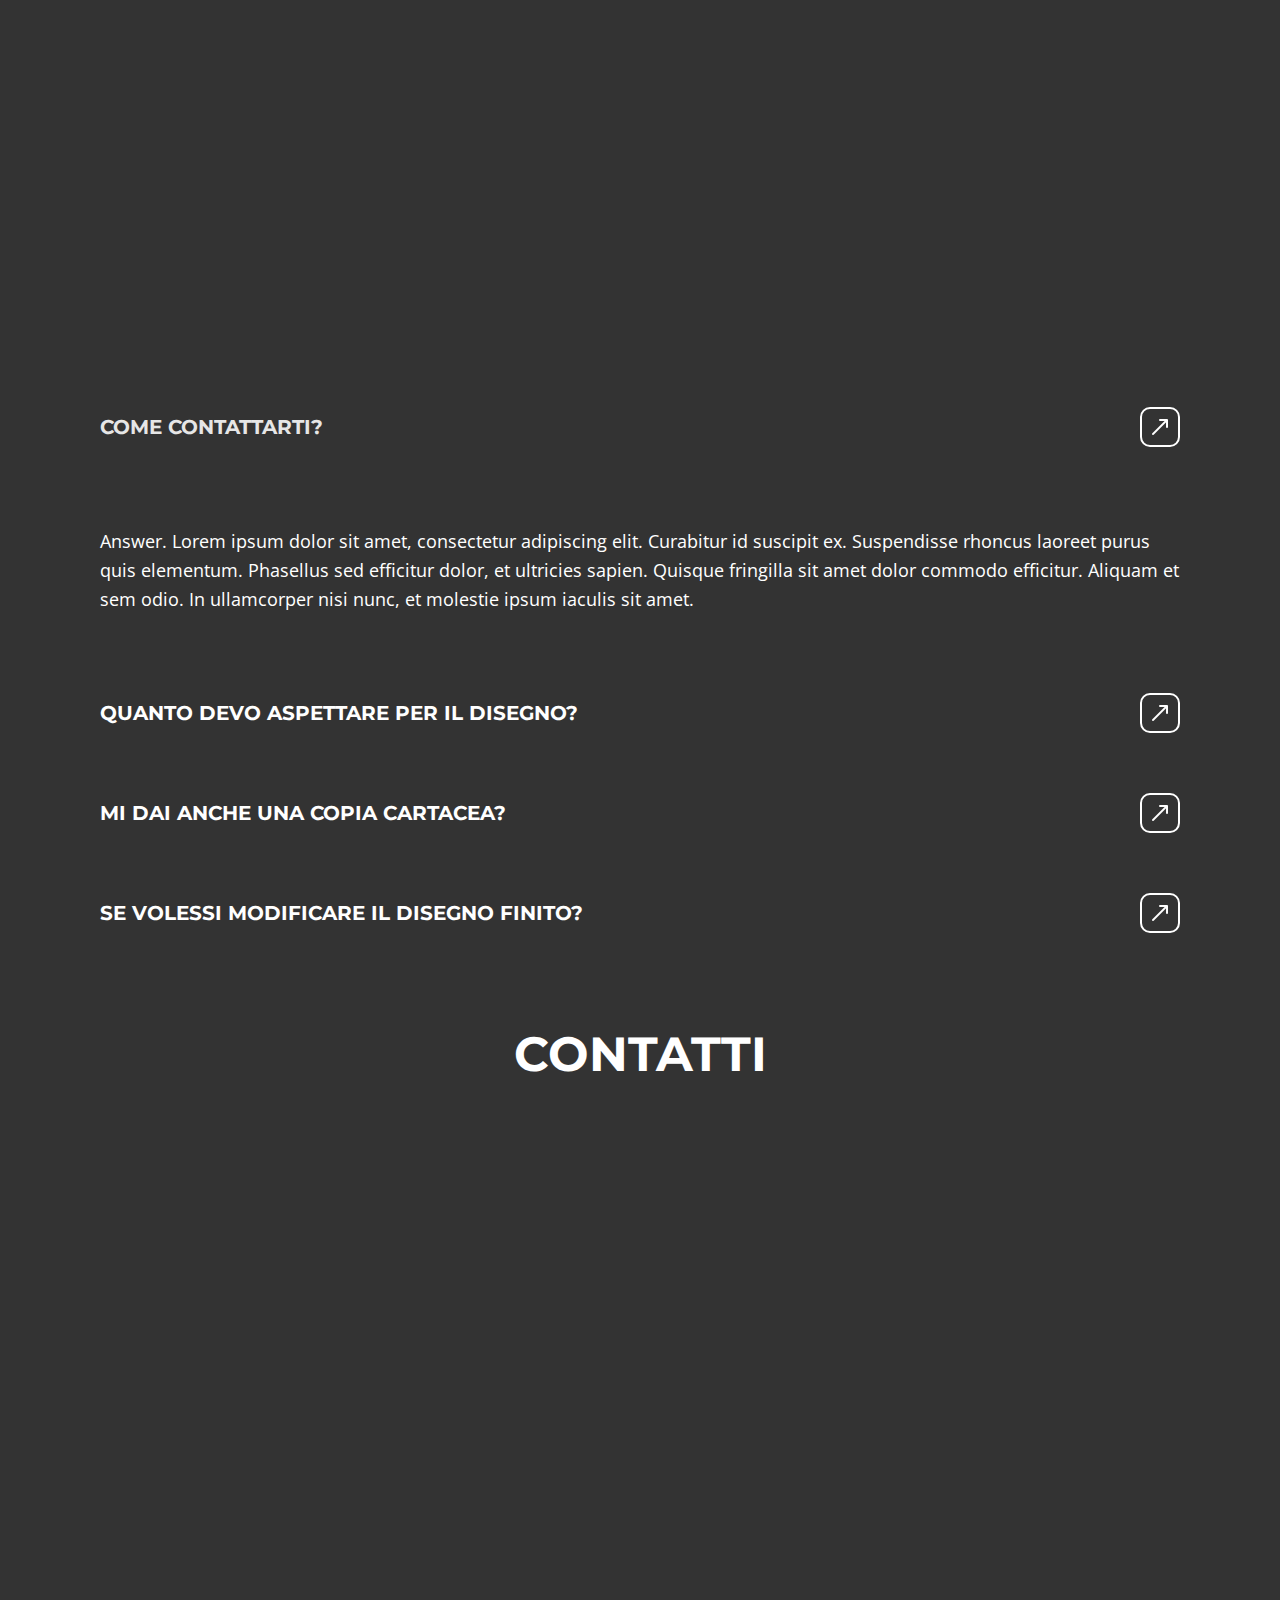
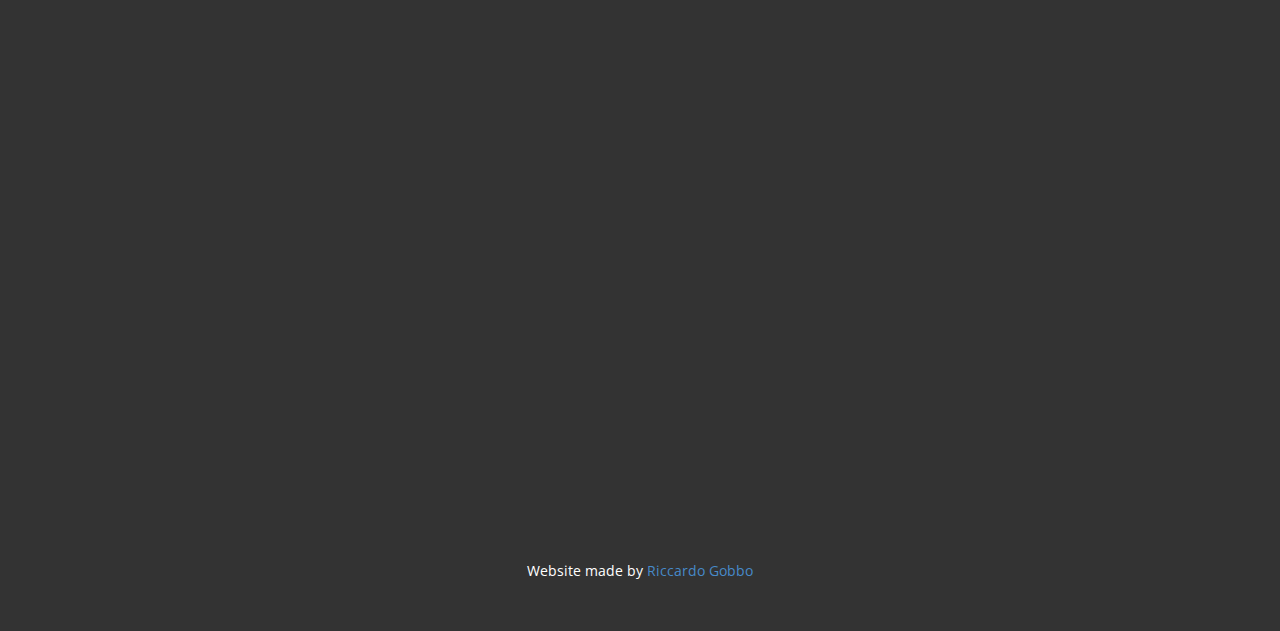
==== commit cba68ea2: "Modified description and gform added" ====
--- a/Home.html
+++ b/Home.html
@@ -10,7 +10,6 @@
     <script class="u-script" type="text/javascript" src="jquery.js" defer=""></script>
     <script class="u-script" type="text/javascript" src="nicepage.js" defer=""></script>
     <meta name="generator" content="Nicepage 6.6.3, nicepage.com">
-    <meta name="referrer" content="origin">
     <link id="u-theme-google-font" rel="stylesheet" href="https://fonts.googleapis.com/css?family=Roboto:100,100i,300,300i,400,400i,500,500i,700,700i,900,900i|Open+Sans:300,300i,400,400i,500,500i,600,600i,700,700i,800,800i">
     <link id="u-page-google-font" rel="stylesheet" href="https://fonts.googleapis.com/css?family=Montserrat:100,100i,200,200i,300,300i,400,400i,500,500i,600,600i,700,700i,800,800i,900,900i">
     
@@ -56,8 +55,7 @@
                 <div class="u-container-layout u-container-layout-2">
                   <img class="u-expanded-width u-image u-image-default u-image-1" src="images/pexels-nazila-21345908.jpg" alt="" data-image-width="1920" data-image-height="1556" data-animation-name="fadeIn" data-animation-duration="2000" data-animation-delay="0">
                   <h5 class="u-text u-text-3">I miei servizi</h5>
-                  <p class="u-text u-text-4">
-                    Faccio caricature per feste di laurea, compleanni o altre occasioni speciali! Mi bastano poche foto del soggetto, una lista degli oggetti che vuoi inserire sul disegno, nonchè i dettagli più divertenti e da questo stendo una bozza in matita che invio per approvazione. Una volta apportate le modifiche che mi vengono richieste, ripasso le linee con un pennarello e invio via mail un file in formato PNG (immagine senza sfondo) debitamente ritoccato con un software grafico.
+                  <p class="u-text u-text-4">Faccio caricature per feste di laurea, compleanni e feste di pensionamento.&nbsp;<br>Una volta raccolte le immagini e le caratteristiche su come deve essere il disegno, nonchè i dettagli più divertenti, faccio una bozza in matita. Una volta apportate le modifiche che mi vengono richieste in fase di disegno, ripasso i tratti in matita con un pennarello e succesivamente consegno un file PNG (immagine senza sfondo) una volta ritoccata con un sofwtware grafico.
                   </p><span class="u-file-icon u-icon u-text-white u-icon-4"><img src="images/conversation-f24dd8b1.png" alt=""></span><span class="u-file-icon u-icon u-text-white u-icon-5"><img src="images/circle-3539625f.png" alt=""></span><span class="u-file-icon u-icon u-text-white u-icon-6"><img src="images/png-file--19ab028c.png" alt=""></span><span class="u-file-icon u-icon u-text-white u-icon-7"><img src="images/next-11de55d1.png" alt=""></span><span class="u-file-icon u-hidden-xs u-icon u-text-white u-icon-8"><img src="images/drawing-tablet-c6e3441a.png" alt=""></span><span class="u-file-icon u-hidden-xs u-icon u-text-white u-icon-9"><img src="images/next-11de55d1.png" alt=""></span><span class="u-file-icon u-icon u-text-white u-icon-10"><img src="images/draft-f5a82c81.png" alt=""></span>
                 </div>
               </div>
@@ -262,33 +260,24 @@
         </div>
       </div>
     </section>
-    <section class="u-align-center u-clearfix u-container-align-center u-container-align-left u-section-8" id="sec-7e33">
-      <div class="u-clearfix u-sheet u-sheet-1">
-        <h2 class="u-align-left u-text u-text-default u-text-1" data-animation-name="customAnimationIn" data-animation-duration="2000" data-animation-delay="0">get in touch<br>
+    <section class="u-align-center u-clearfix u-section-8" id="sec-7e33">
+      <div class="u-clearfix u-sheet u-valign-bottom u-sheet-1">
+        <h2 class="u-align-center u-text u-text-default u-text-1">Contatti<br>
         </h2>
-        <div class="u-expanded-width u-form u-form-1">
-          <form action="https://forms.nicepagesrv.com/v2/form/process" class="u-clearfix u-form-spacing-30 u-form-vertical u-inner-form" source="email" name="form" style="padding: 0px;">
-            <div class="u-form-group u-form-name">
-              <label for="name-9d90" class="u-label">Name</label>
-              <input type="text" placeholder="Enter your Name" id="name-9d90" name="name" class="u-border-2 u-border-white u-input u-input-rectangle u-none u-radius u-input-1" required="">
-            </div>
-            <div class="u-form-email u-form-group">
-              <label for="email-9d90" class="u-label">Email</label>
-              <input type="email" placeholder="Enter a valid email address" id="email-9d90" name="email" class="u-border-2 u-border-white u-input u-input-rectangle u-none u-radius u-input-2" required="">
-            </div>
-            <div class="u-form-group u-form-message">
-              <label for="message-9d90" class="u-label">Message</label>
-              <textarea placeholder="Enter your message" rows="4" cols="50" id="message-9d90" name="message" class="u-border-2 u-border-white u-input u-input-rectangle u-none u-radius u-input-3" required=""></textarea>
-            </div>
-            <div class="u-align-left u-form-group u-form-submit">
-              <a href="#" class="u-btn u-btn-submit u-button-style u-text-white">Submit</a>
-              <input type="submit" value="submit" class="u-form-control-hidden">
-            </div>
-            <div class="u-form-send-message u-form-send-success"> Thank you! Your message has been sent. </div>
-            <div class="u-form-send-error u-form-send-message"> Unable to send your message. Please fix errors then try again. </div>
-            <input type="hidden" value="" name="recaptchaResponse">
-            <input type="hidden" name="formServices" value="5d460e26-4464-84ad-43e0-6dd2257b4787">
-          </form>
+        <div class="u-clearfix u-custom-html u-expanded-width u-custom-html-1">
+          <style> iframe {
+  width: -webkit-fill-available; /* Full width, responsive */
+  height: 1000px; /* Default height for large screens */
+  overflow: hidden;
+  border: none;
+}
+/* Small screens (like smartphones) */
+@media (max-width: 768px) {
+  iframe {
+    height: 1100px; /* Taller height for small screens */
+  }
+} </style>
+          <iframe src="https://docs.google.com/forms/d/e/1FAIpQLSeUFV7yiNgmIP28J6h2wH-jikp8UO2p15ZySZeDeupe9O5kXA/viewform?embedded=true" width="640" height="1000" frameborder="0" marginheight="0" marginwidth="0" scrolling="no"> Caricamento… </iframe>
         </div>
       </div>
     </section>
@@ -299,5 +288,5 @@
         <p class="u-small-text u-text u-text-variant u-text-1">Website made by <a href="ilgobbo00.github.io" class="u-active-none u-border-none u-btn u-button-link u-button-style u-hover-none u-none u-text-palette-1-base u-btn-1">Riccardo Gobbo</a>
         </p>
       </div></footer>
-     
+  
 </body></html>--- a/Home.css
+++ b/Home.css
@@ -906,11 +906,16 @@
 } .u-section-6 {
   background-repeat: no-repeat;
   background-image: url("images/2148548991.jpg");
-  background-position: 50% 50%;
 }
 
 .u-section-6 .u-sheet-1 {
   min-height: 400px;
+}
+
+@media (max-width: 1199px) {
+   .u-section-6 {
+    background-position: 50% 50%;
+  }
 }.u-section-7 .u-sheet-1 {
   min-height: 686px;
 }
@@ -1063,38 +1068,47 @@
     padding-right: 10px;
   }
 }.u-section-8 .u-sheet-1 {
-  min-height: 669px;
+  min-height: 1060px;
 }
 
 .u-section-8 .u-text-1 {
-  --animation-custom_in-translate_x: -200px;
-  --animation-custom_in-translate_y: 0px;
-  --animation-custom_in-opacity: 0;
-  --animation-custom_in-rotate: 0deg;
-  --animation-custom_in-scale: 1;
-  margin: 60px auto 0 0;
-}
-
-.u-section-8 .u-form-1 {
-  height: 489px;
-  margin: 41px 0 0;
-}
-
-.u-section-8 .u-input-1 {
-  --radius: 30px;
-}
-
-.u-section-8 .u-input-2 {
-  --radius: 30px;
-}
-
-.u-section-8 .u-input-3 {
-  --radius: 30px;
+  font-size: 3rem;
+  margin: 5px auto 0;
+}
+
+.u-section-8 .u-custom-html-1 {
+  margin-top: 22px;
+  margin-bottom: 0;
+  height: auto;
+  min-height: 980px;
 }
 
 @media (max-width: 1199px) {
-  .u-section-8 .u-form-1 {
-    margin-right: initial;
-    margin-left: initial;
+  .u-section-8 .u-text-1 {
+    --animation-custom_in-translate_x: -200px;
+    --animation-custom_in-translate_y: 0px;
+    --animation-custom_in-opacity: 0;
+    --animation-custom_in-rotate: 0deg;
+    --animation-custom_in-scale: 1;
+  }
+
+  .u-section-8 .u-custom-html-1 {
+    --animation-custom_in-translate_x: 0px;
+    --animation-custom_in-translate_y: 0px;
+    --animation-custom_in-opacity: 0;
+    --animation-custom_in-rotate: 0deg;
+    --animation-custom_in-scale: 0.3;
+  }
+}
+
+@media (max-width: 767px) {
+  .u-section-8 .u-text-1 {
+    font-size: 2.25rem;
+  }
+}
+
+@media (max-width: 575px) {
+  .u-section-8 .u-text-1 {
+    font-size: 1.875rem;
   }
 }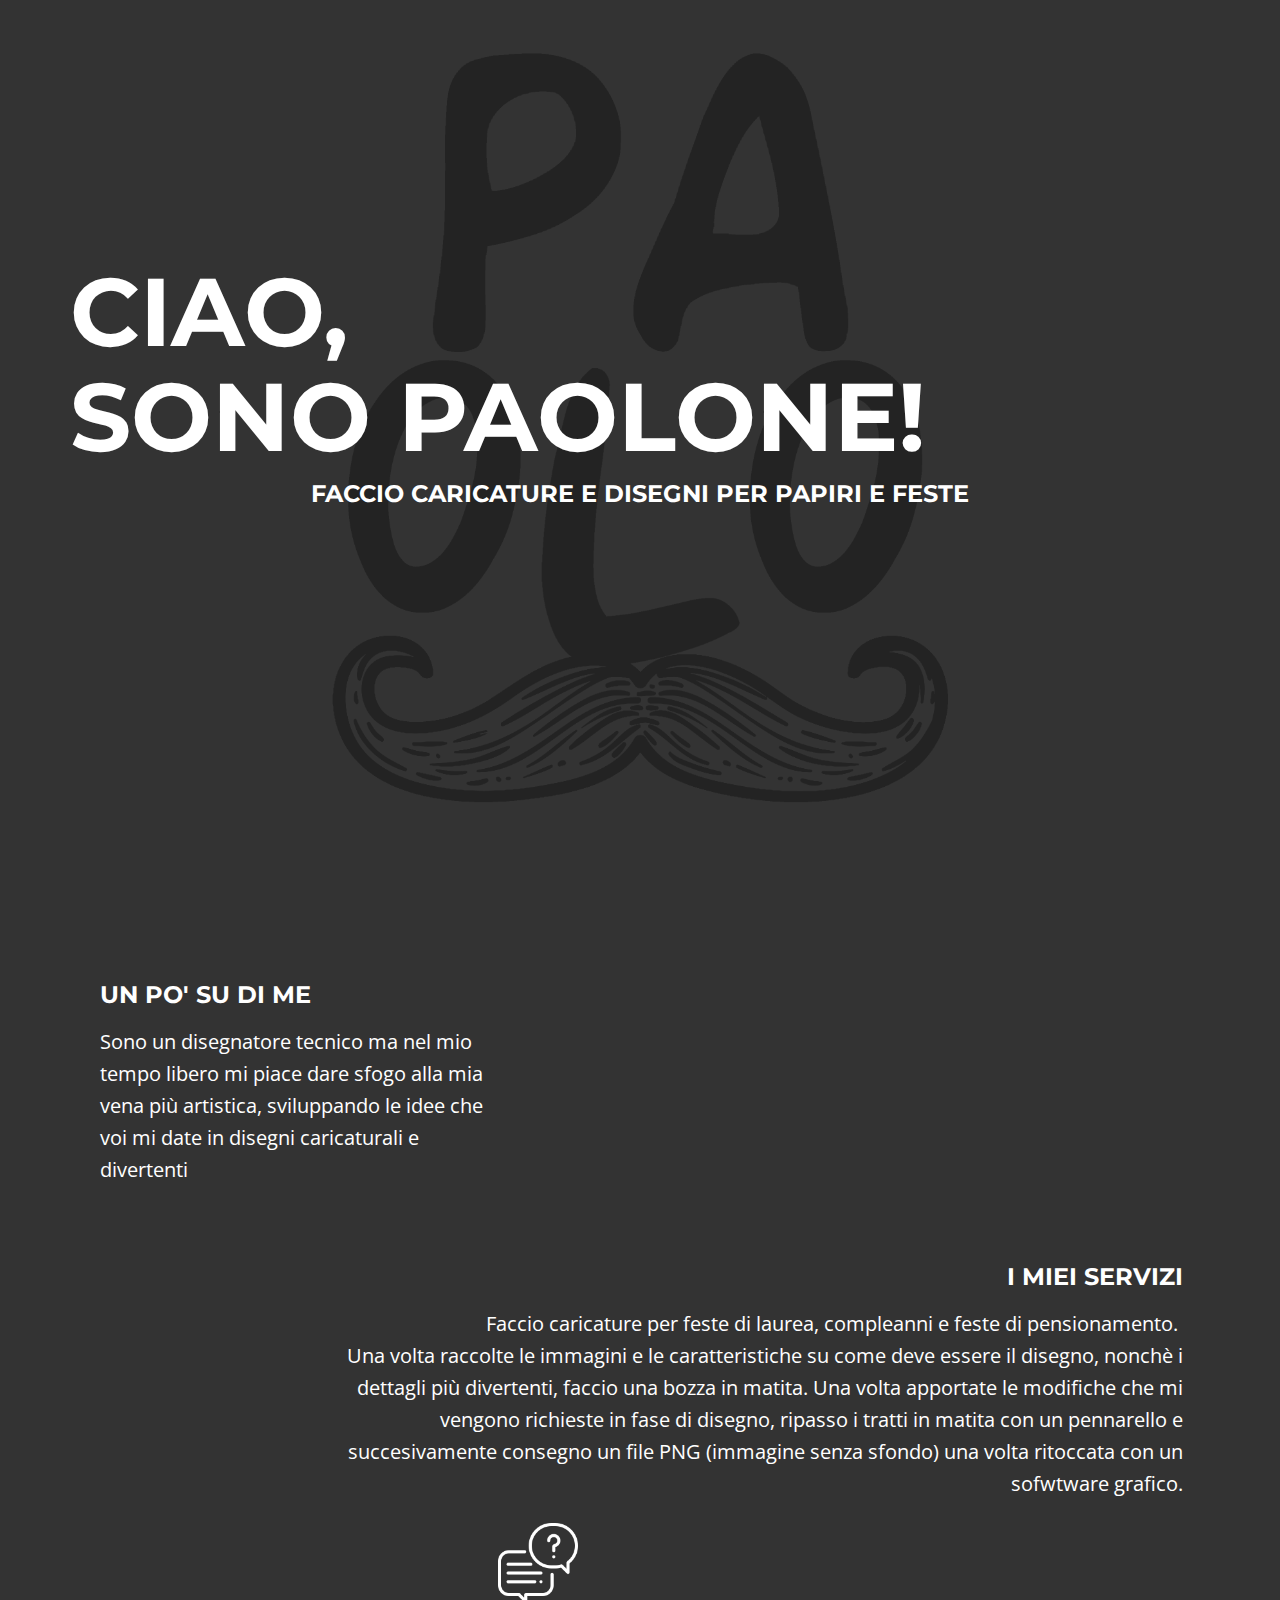
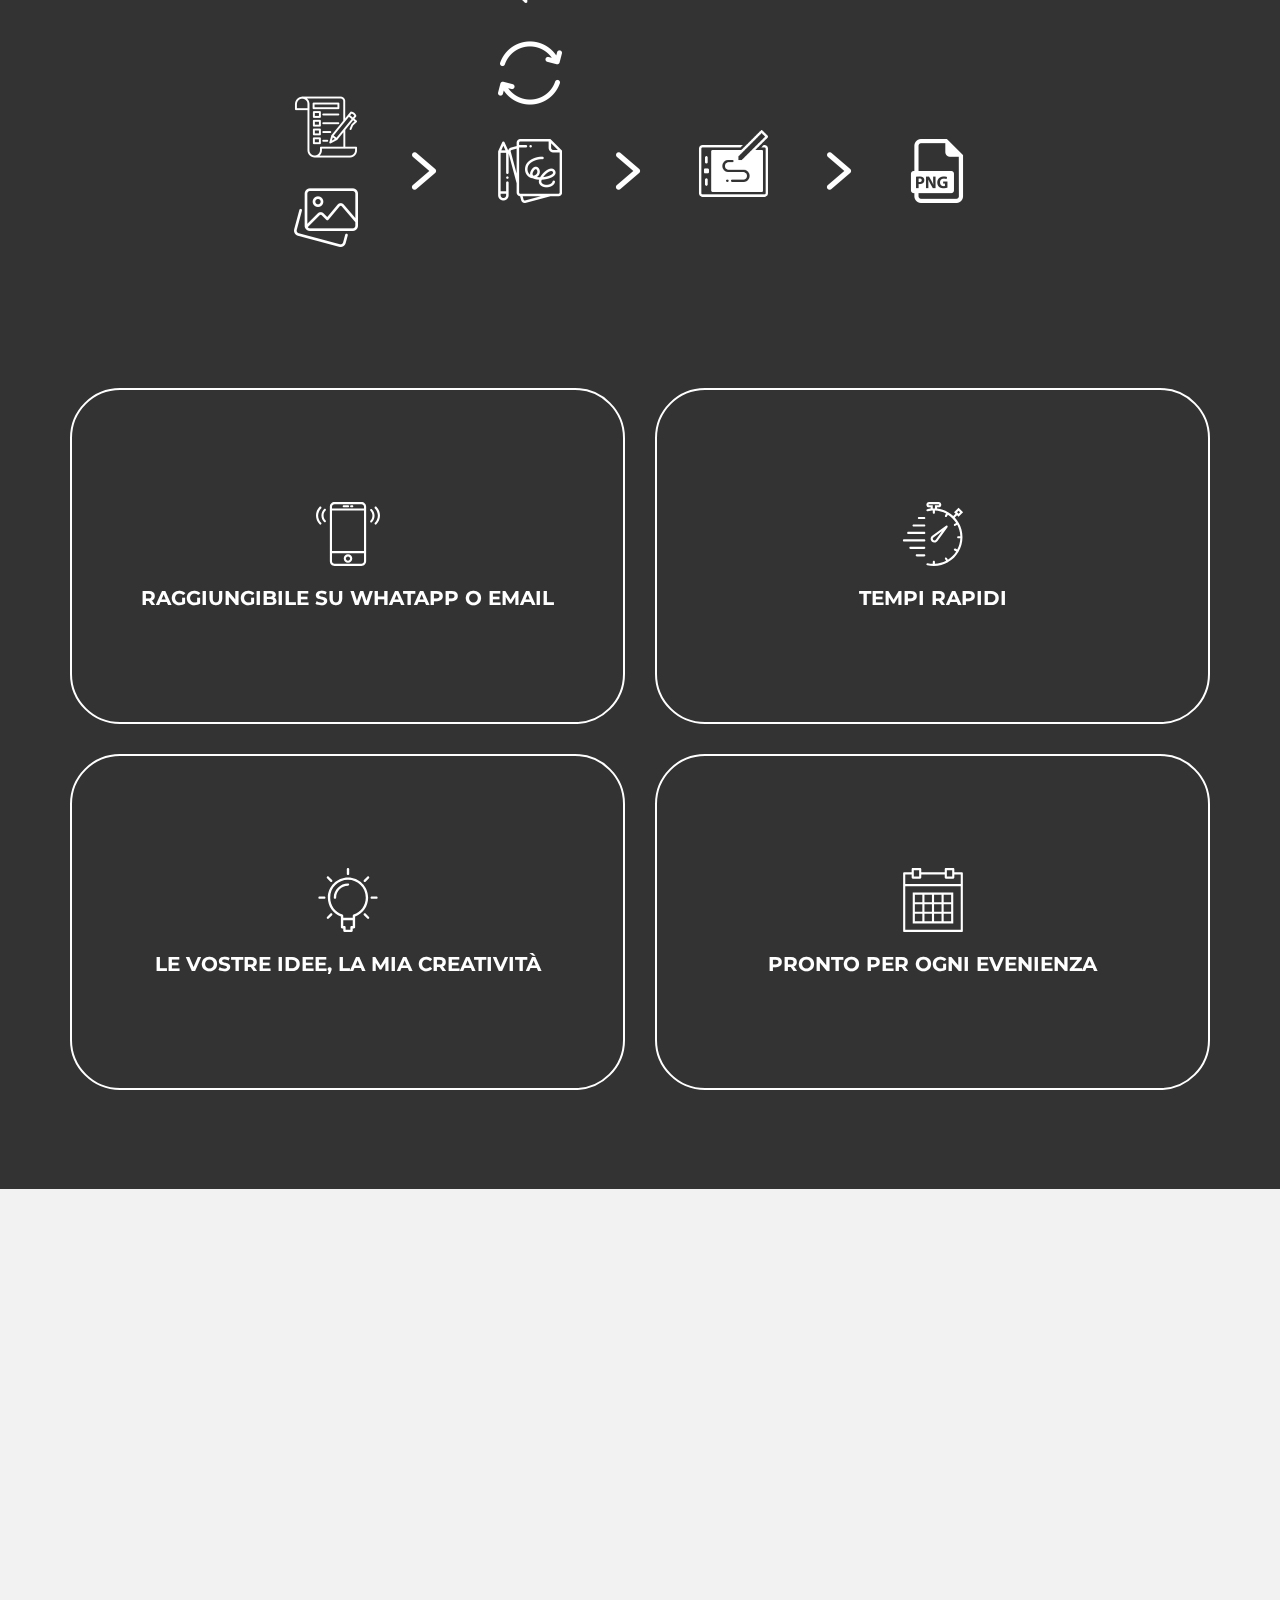
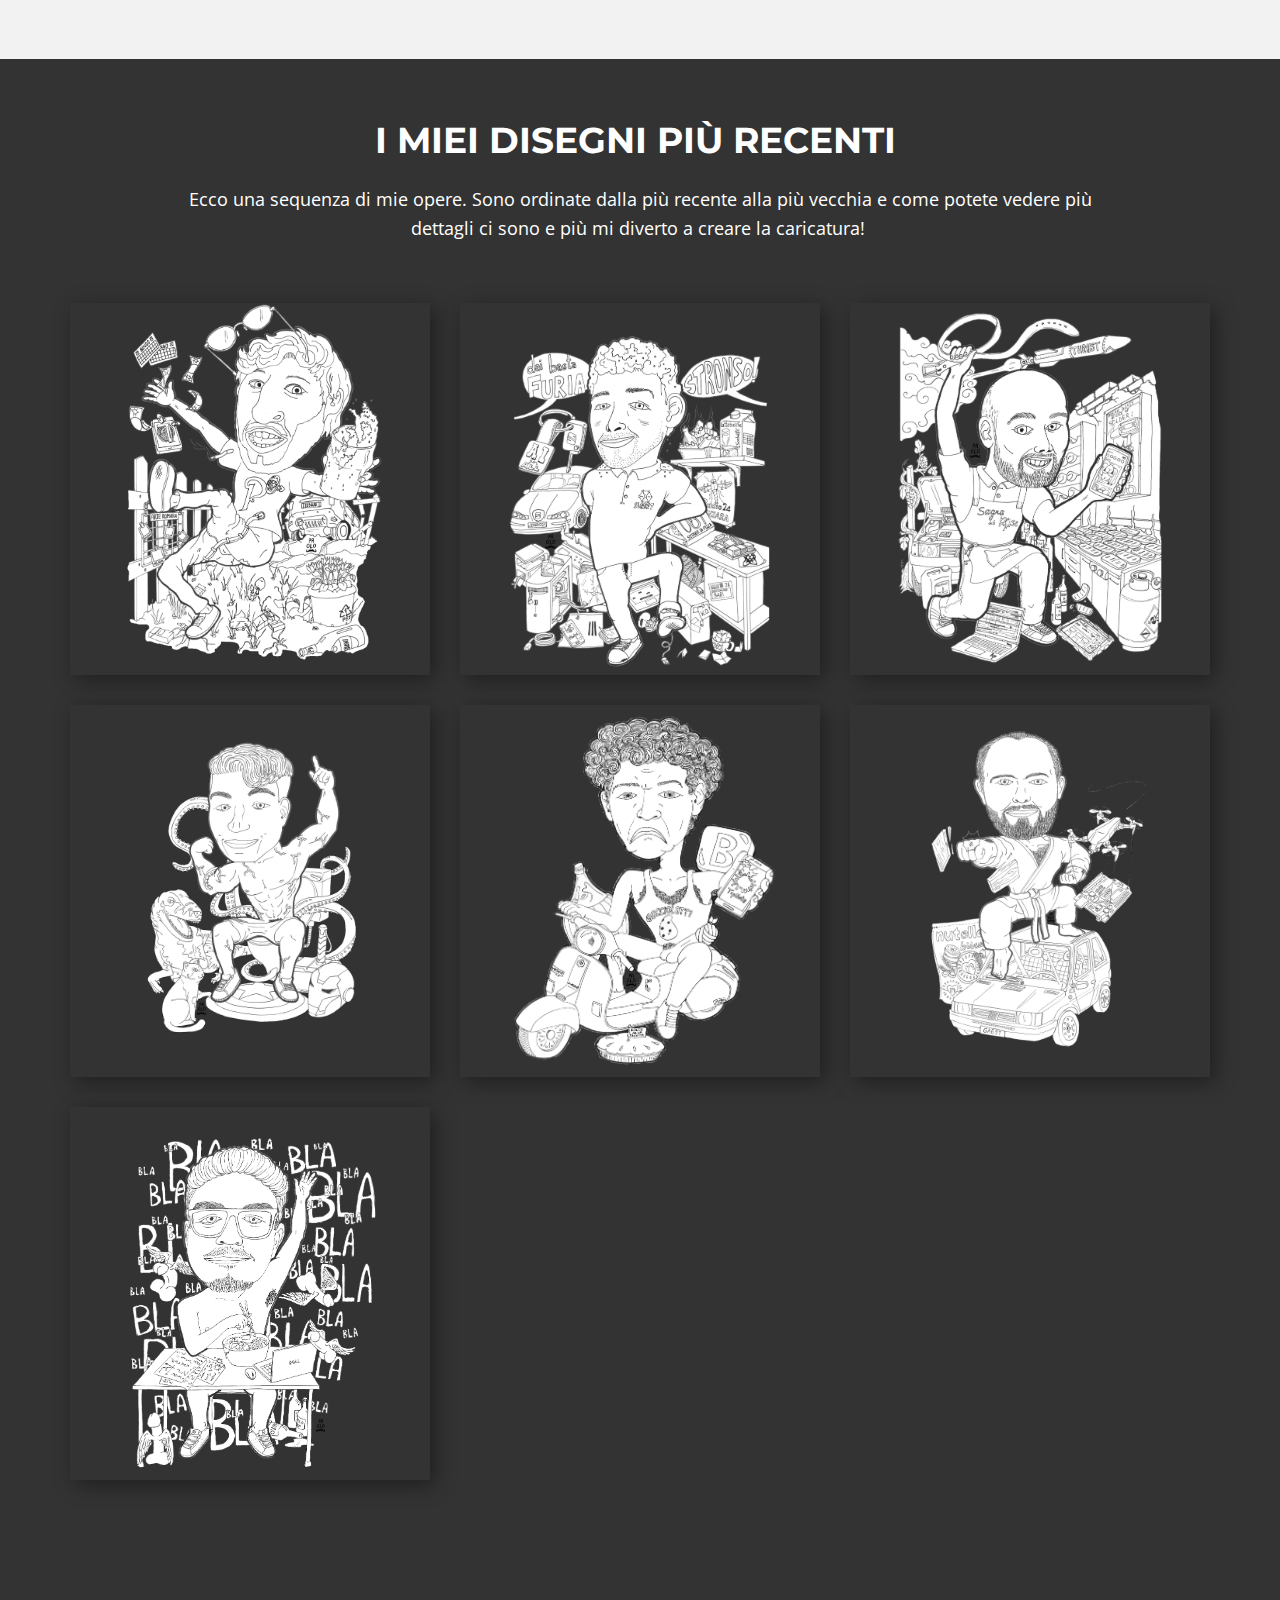
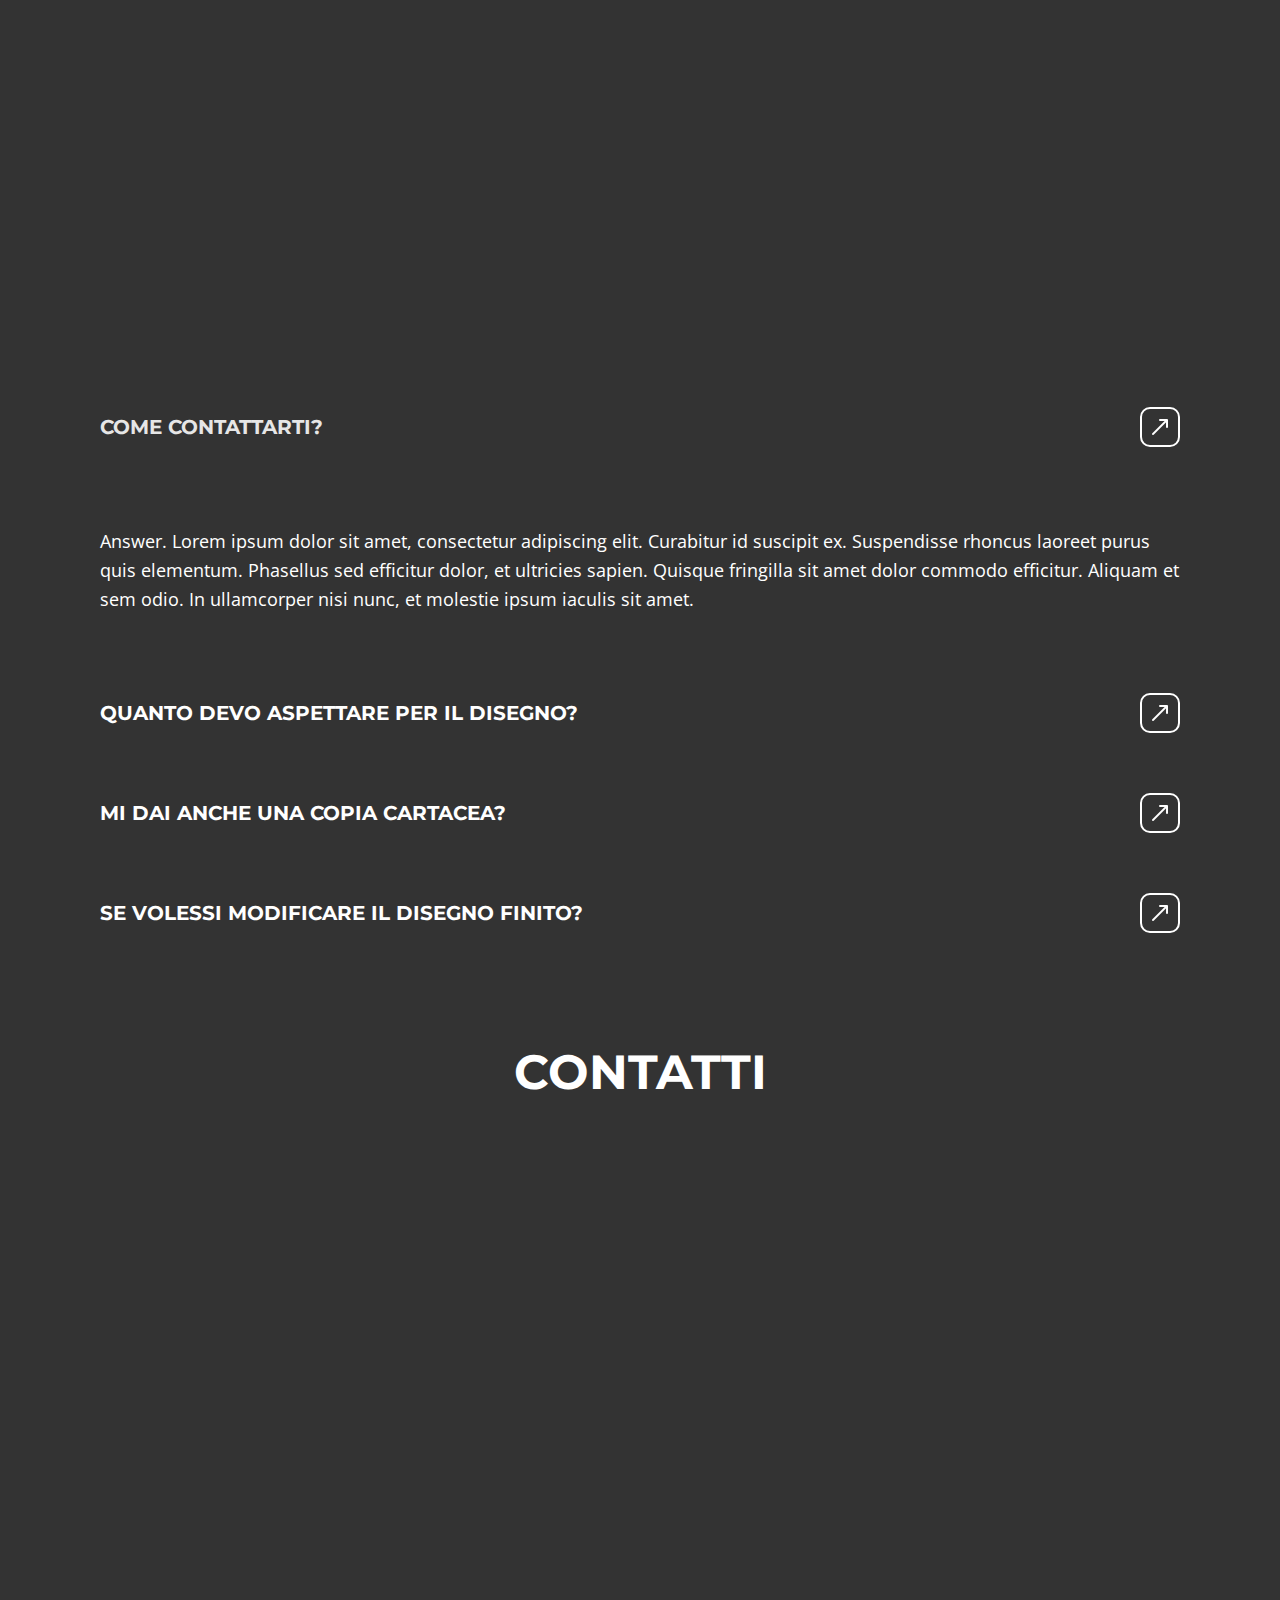
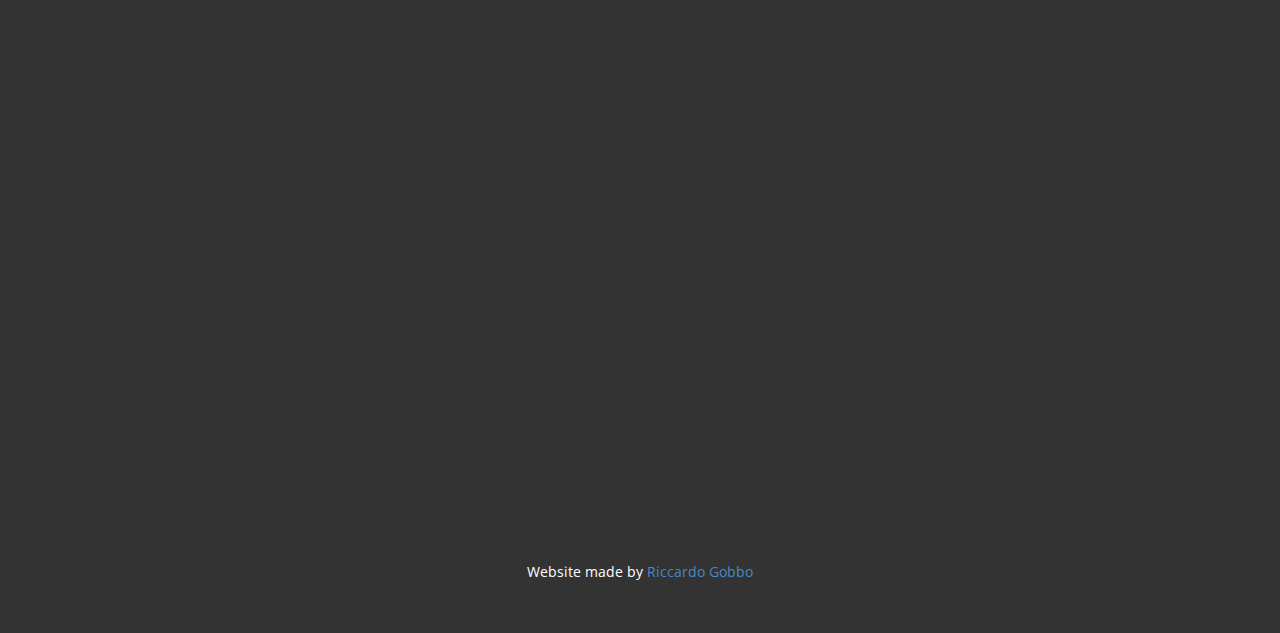
==== commit 8be88022: "First view centered" ====
--- a/Home.html
+++ b/Home.html
@@ -33,7 +33,7 @@
   <meta data-intl-tel-input-cdn-path="intlTelInput/"></head>
   <body data-path-to-root="./" data-include-products="true" class="u-body u-grey-80 u-xl-mode" data-lang="it">
     <section class="u-clearfix u-section-1" id="sec-0728">
-      <div class="u-clearfix u-sheet u-sheet-1">
+      <div class="u-clearfix u-sheet u-valign-middle-xs u-sheet-1">
         <img class="u-align-center u-expanded-width-sm u-expanded-width-xs u-image u-image-default u-opacity u-opacity-30 u-image-1" src="images/LOGOSITO.png" alt="" data-image-width="3000" data-image-height="4000" data-animation-out="0">
         <h5 class="u-align-center-sm u-align-center-xs u-text u-text-default u-text-1">Faccio Caricature​ e disegni per papiri e feste </h5>
         <h1 class="u-align-left u-text u-text-2">CIAO,&nbsp;<br>SONO PAOLONE!
@@ -261,8 +261,8 @@
       </div>
     </section>
     <section class="u-align-center u-clearfix u-section-8" id="sec-7e33">
-      <div class="u-clearfix u-sheet u-valign-bottom u-sheet-1">
-        <h2 class="u-align-center u-text u-text-default u-text-1">Contatti<br>
+      <div class="u-clearfix u-sheet u-sheet-1">
+        <h2 class="u-align-center u-text u-text-1">Contatti<br>
         </h2>
         <div class="u-clearfix u-custom-html u-expanded-width u-custom-html-1">
           <style> iframe {
--- a/nicepage.css
+++ b/nicepage.css
@@ -42835,7 +42835,7 @@
 
 
 .u-footer .u-sheet-1 {
-  min-height: 120px;
+  min-height: 121px;
 }
 
 .u-footer .u-text-1 {
--- a/Home.css
+++ b/Home.css
@@ -72,9 +72,13 @@
 }
 
 @media (max-width: 575px) {
+  .u-section-1 .u-sheet-1 {
+    min-height: 896px;
+  }
+
   .u-section-1 .u-image-1 {
     height: 646px;
-    margin-top: 126px;
+    margin-top: 60px;
     width: auto;
     margin-right: initial;
     margin-left: initial;
@@ -89,6 +93,7 @@
 
   .u-section-1 .u-text-2 {
     margin-top: -145px;
+    margin-bottom: 379px;
   }
 }.u-section-2 .u-sheet-1 {
   min-height: 1008px;
@@ -1068,19 +1073,20 @@
     padding-right: 10px;
   }
 }.u-section-8 .u-sheet-1 {
-  min-height: 1060px;
+  min-height: 1088px;
 }
 
 .u-section-8 .u-text-1 {
   font-size: 3rem;
-  margin: 5px auto 0;
+  width: 346px;
+  margin: 23px auto 0;
 }
 
 .u-section-8 .u-custom-html-1 {
-  margin-top: 22px;
-  margin-bottom: 0;
   height: auto;
-  min-height: 980px;
+  min-height: 1007px;
+  margin-top: 17px;
+  margin-bottom: -12px;
 }
 
 @media (max-width: 1199px) {
@@ -1110,5 +1116,6 @@
 @media (max-width: 575px) {
   .u-section-8 .u-text-1 {
     font-size: 1.875rem;
+    width: 340px;
   }
 }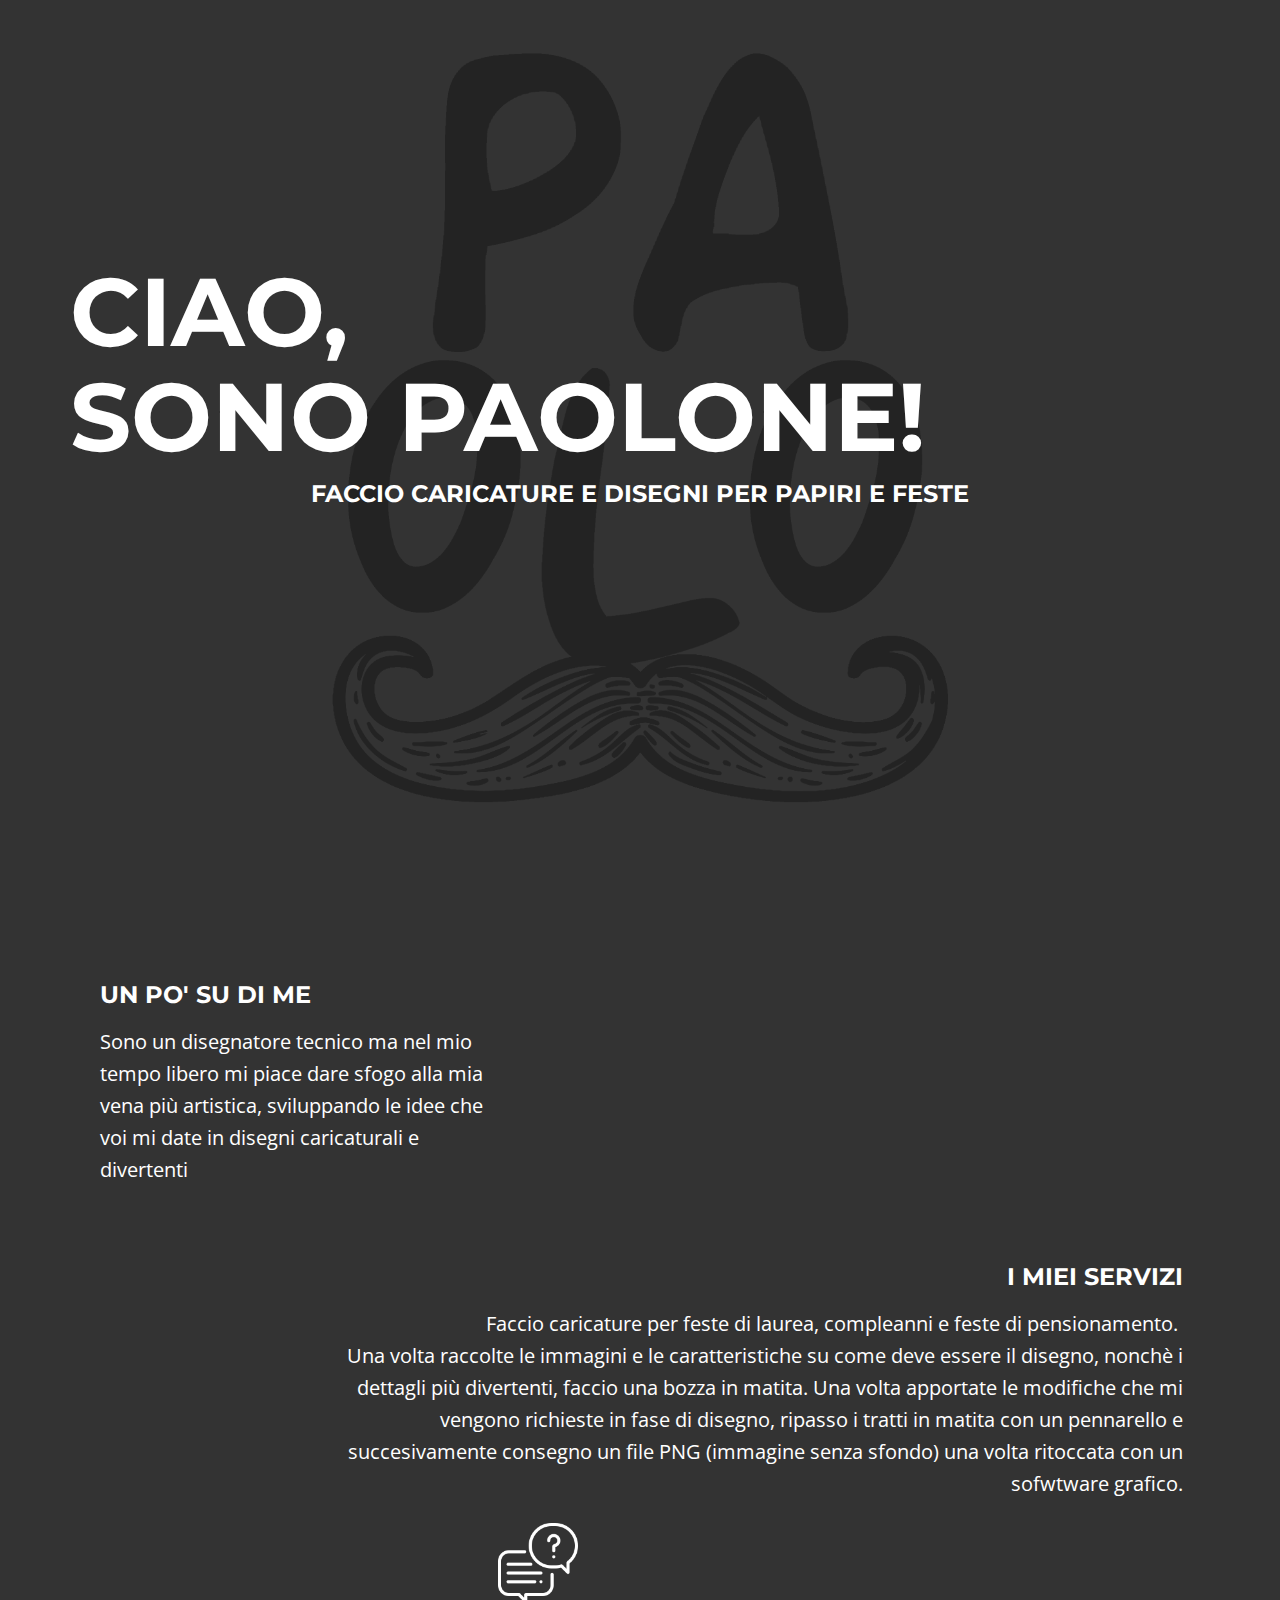
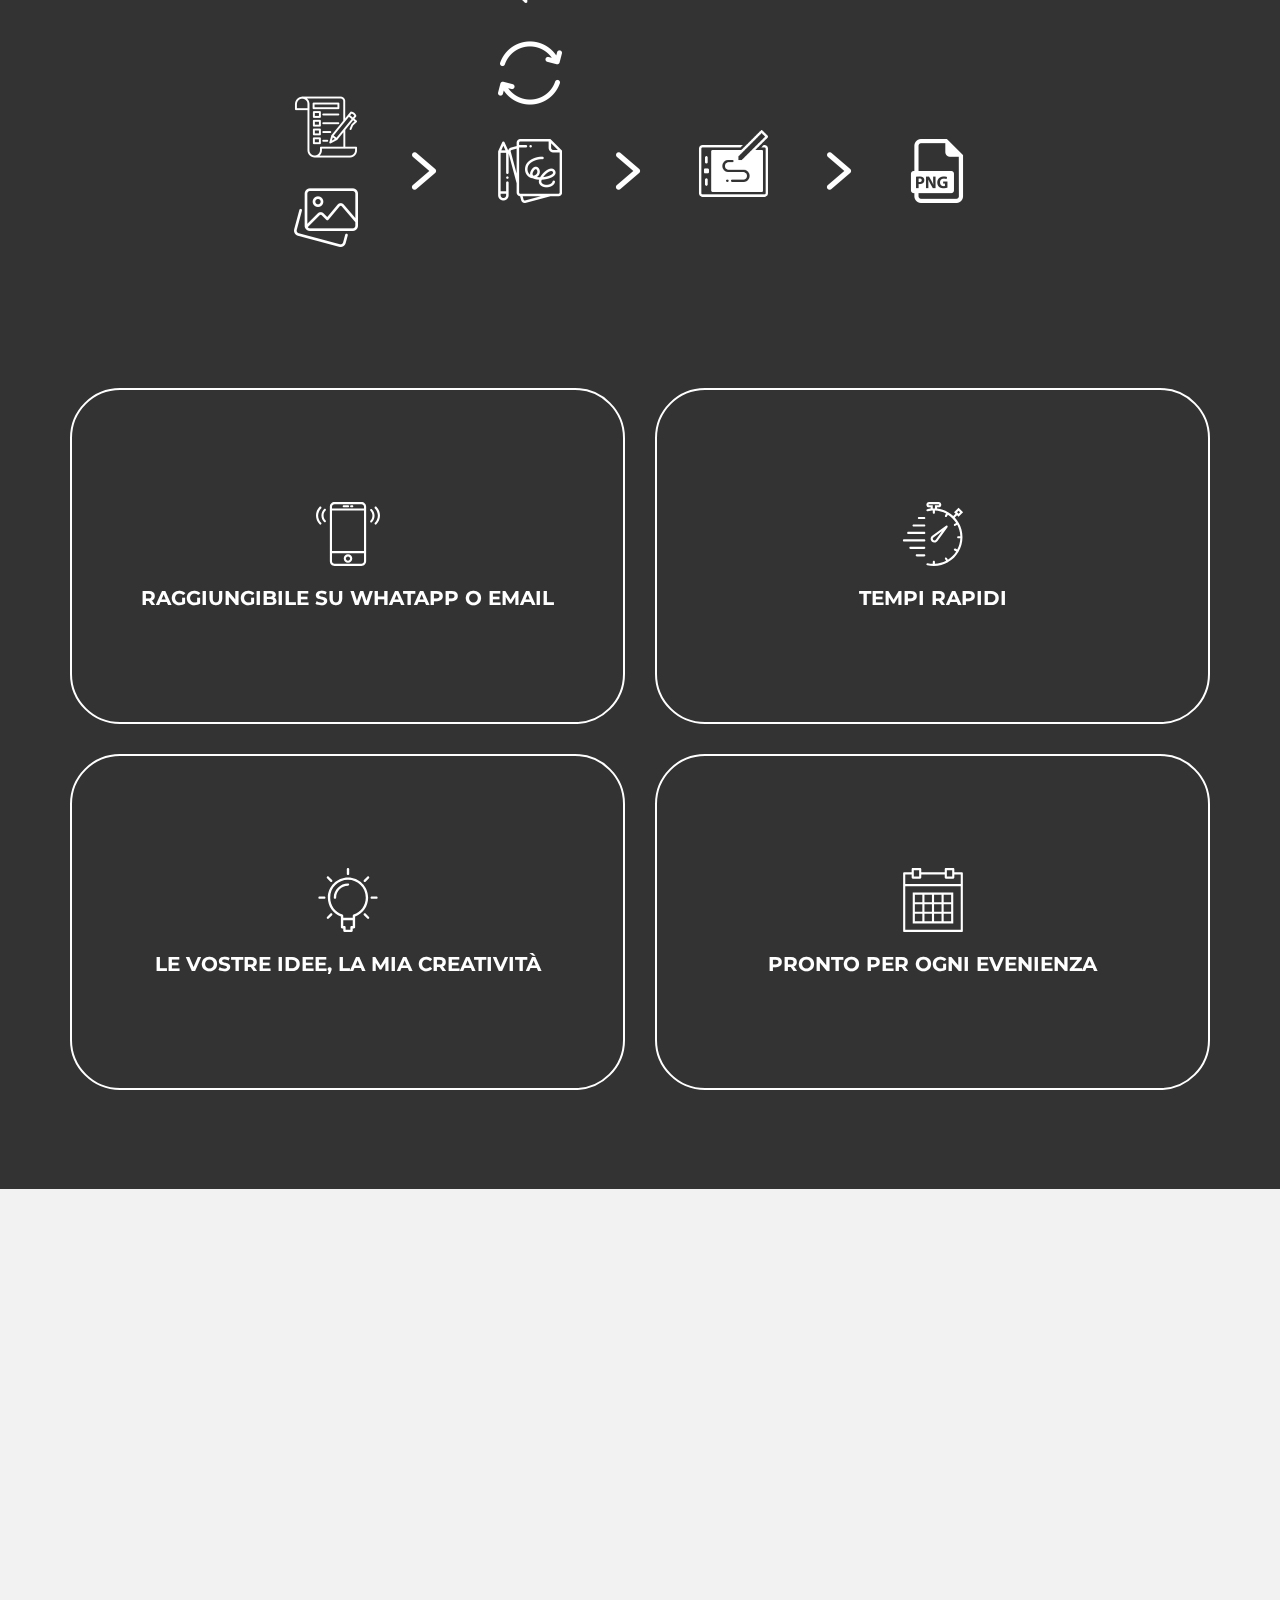
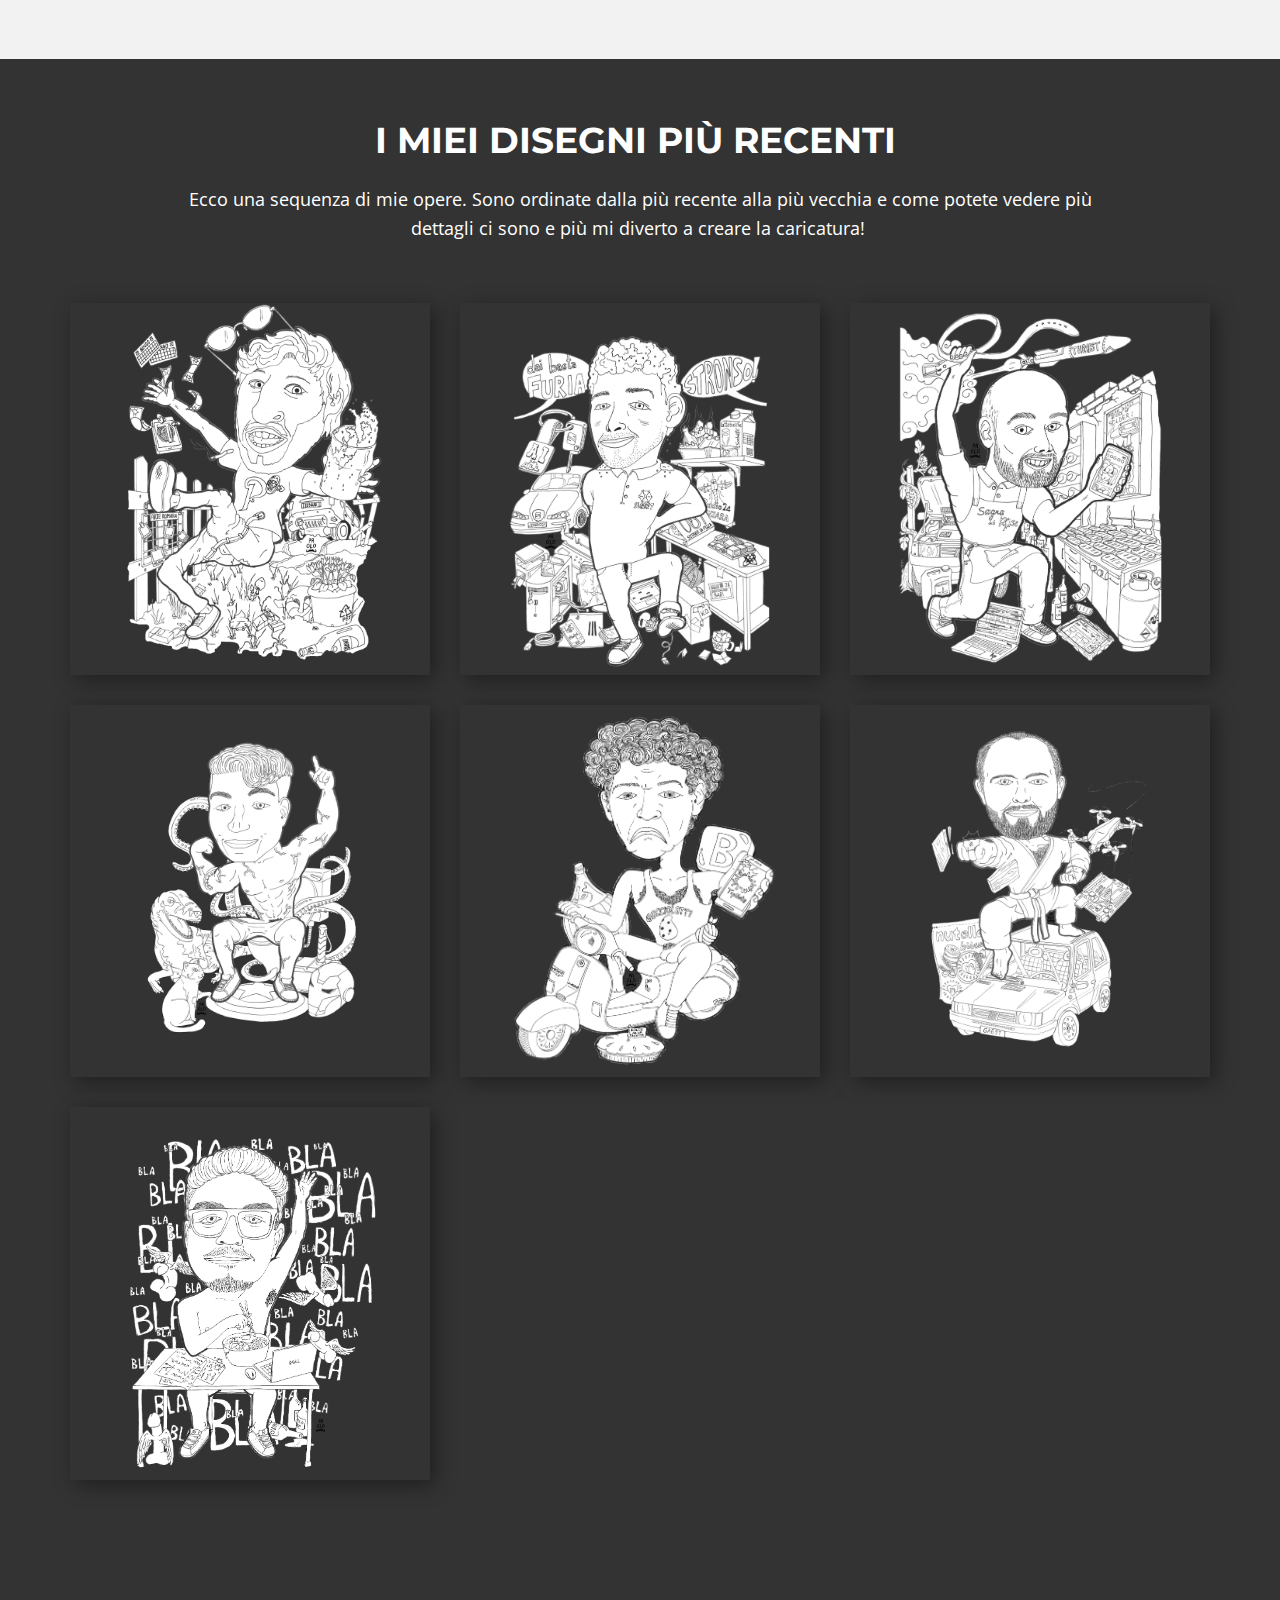
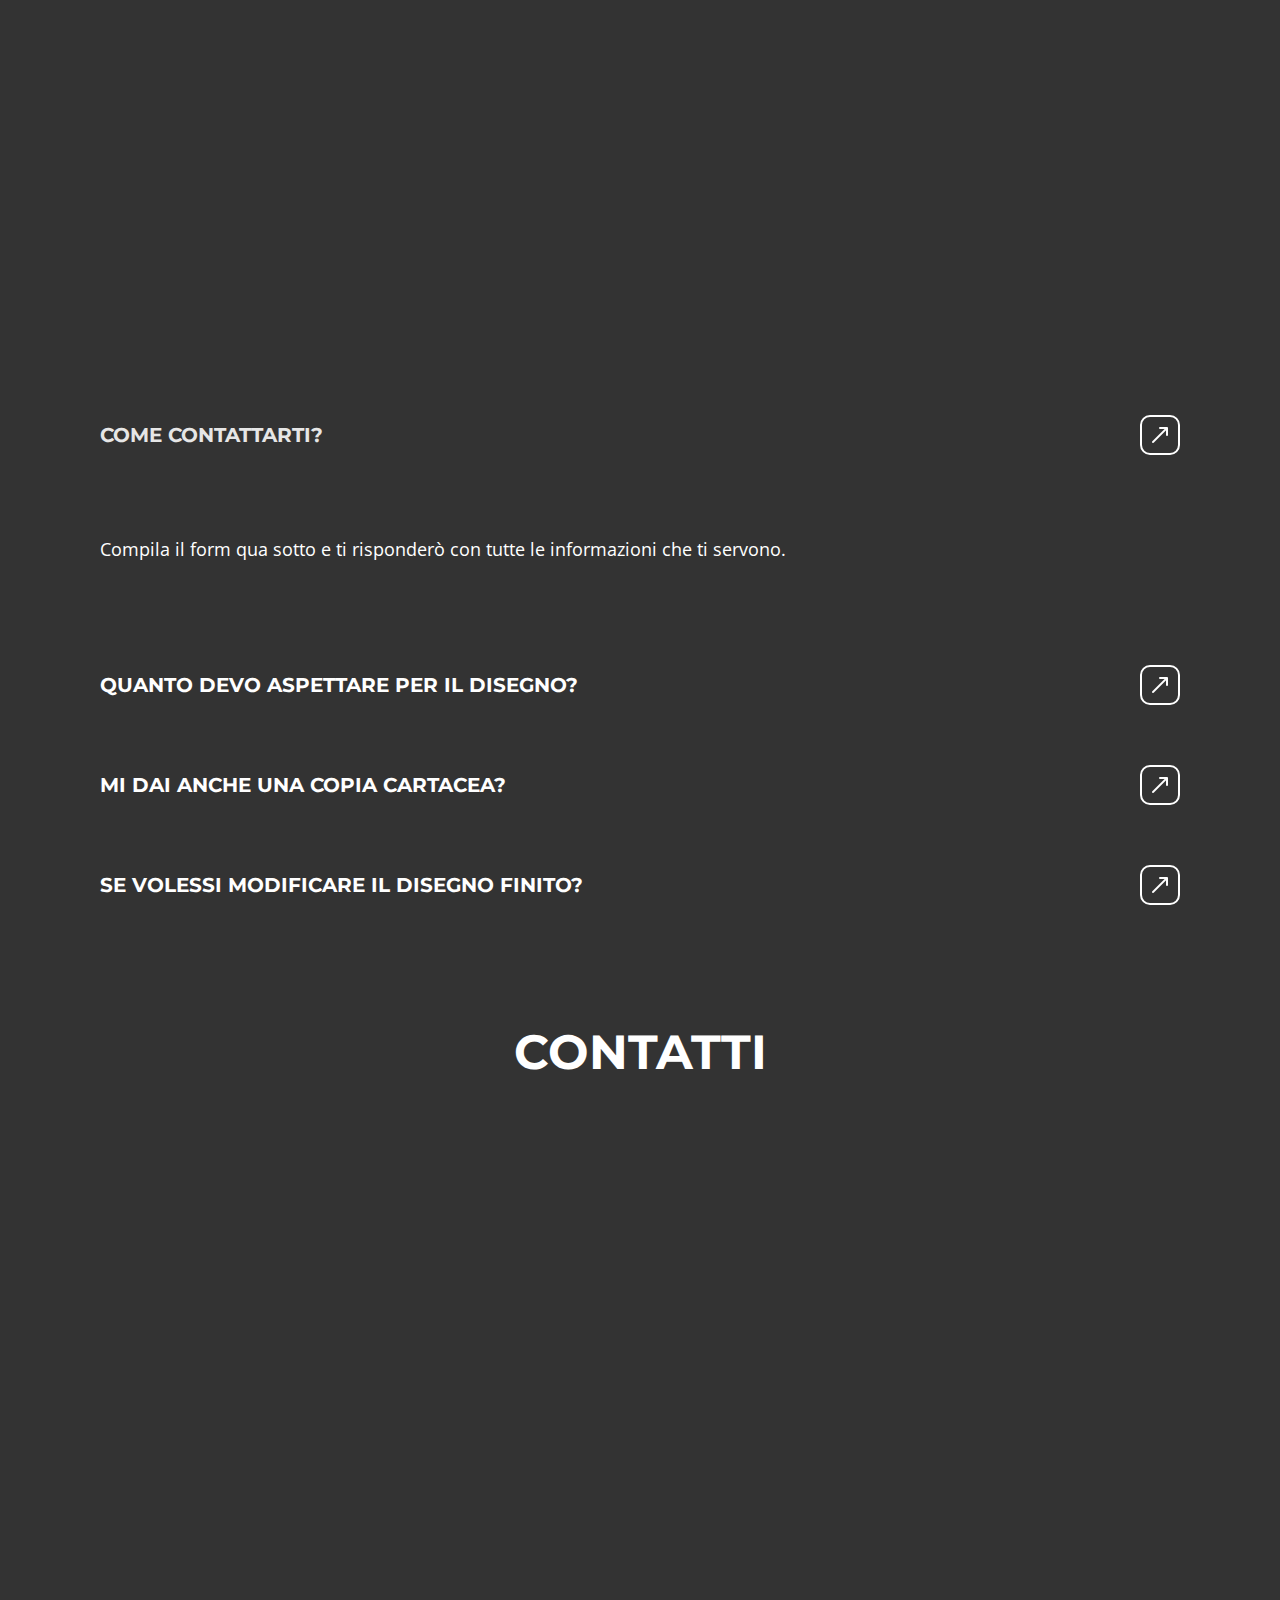
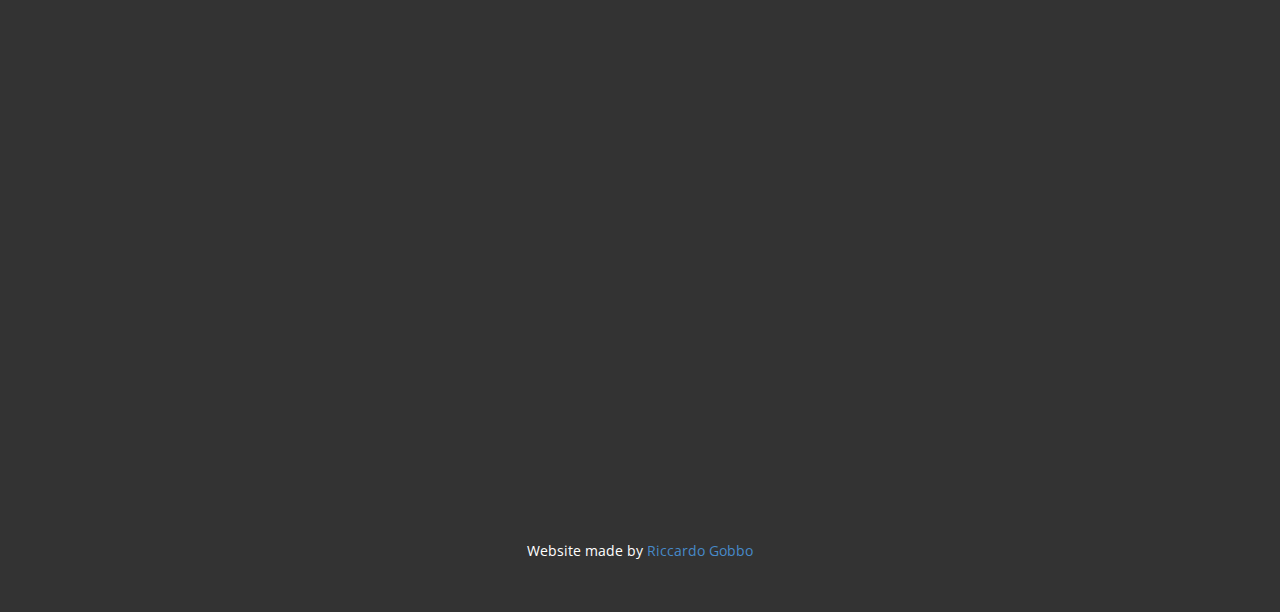
==== commit 60450992: "FAQ updated" ====
--- a/Home.html
+++ b/Home.html
@@ -33,7 +33,7 @@
   <meta data-intl-tel-input-cdn-path="intlTelInput/"></head>
   <body data-path-to-root="./" data-include-products="true" class="u-body u-grey-80 u-xl-mode" data-lang="it">
     <section class="u-clearfix u-section-1" id="sec-0728">
-      <div class="u-clearfix u-sheet u-valign-middle-xs u-sheet-1">
+      <div class="u-clearfix u-sheet u-sheet-1">
         <img class="u-align-center u-expanded-width-sm u-expanded-width-xs u-image u-image-default u-opacity u-opacity-30 u-image-1" src="images/LOGOSITO.png" alt="" data-image-width="3000" data-image-height="4000" data-animation-out="0">
         <h5 class="u-align-center-sm u-align-center-xs u-text u-text-default u-text-1">Faccio Caricature​ e disegni per papiri e feste </h5>
         <h1 class="u-align-left u-text u-text-2">CIAO,&nbsp;<br>SONO PAOLONE!
@@ -216,7 +216,8 @@
             <div class="u-accordion-active u-accordion-pane u-container-style u-accordion-pane-1" aria-labelledby="link-">
               <div class="u-container-layout u-container-layout-1">
                 <div class="u-clearfix u-rich-text u-text">
-                  <p>Answer. Lorem ipsum dolor sit amet, consectetur adipiscing elit. Curabitur id suscipit ex. Suspendisse rhoncus laoreet purus quis elementum. Phasellus sed efficitur dolor, et ultricies sapien. Quisque fringilla sit amet dolor commodo efficitur. Aliquam et sem odio. In ullamcorper nisi nunc, et molestie ipsum iaculis sit amet.</p>
+                  <p>Compila il form qua sotto e ti risponderò con tutte le informazioni che ti servono.
+                    </p>
                 </div>
               </div>
             </div>
@@ -228,7 +229,8 @@
             <div class="u-accordion-pane u-container-style u-accordion-pane-2" aria-labelledby="link-">
               <div class="u-container-layout u-container-layout-2">
                 <div class="fr-view u-clearfix u-rich-text u-text">
-                  <p>Answer. Lorem ipsum dolor sit amet, consectetur adipiscing elit. Curabitur id suscipit ex. Suspendisse rhoncus laoreet purus quis elementum. Phasellus sed efficitur dolor, et ultricies sapien. Quisque fringilla sit amet dolor commodo efficitur. Aliquam et sem odio. In ullamcorper nisi nunc, et molestie ipsum iaculis sit amet.</p>
+                  <p>In un paio di giorni stendo una bozza a matita, dall’approvazione della stessa, in 24h potrai ricevere il tuo disegno in formato png. ATTENZIONE: le tempistiche sopra indicate sono riferite a un disegno più o meno ricco di dettagli ma che NON richiede modifiche dopo l’invio della bozza a matita, indicativamente per ogni modifica alla bozza il tempo si allunga di un giorno.
+                  </p>
                 </div>
               </div>
             </div>
@@ -240,7 +242,7 @@
             <div class="u-accordion-pane u-container-style u-accordion-pane-3" id="1891" aria-labelledby="link-1891">
               <div class="u-container-layout u-container-layout-3">
                 <div class="fr-view u-clearfix u-rich-text u-text">
-                  <p>Answer. Lorem ipsum dolor sit amet, consectetur adipiscing elit. Curabitur id suscipit ex. Suspendisse rhoncus laoreet purus quis elementum. Phasellus sed efficitur dolor, et ultricies sapien. Quisque fringilla sit amet dolor commodo efficitur. Aliquam et sem odio. In ullamcorper nisi nunc, et molestie ipsum iaculis sit amet.</p>
+                  <p>In linea di massima non spedisco una copia cartacea, con il file in png  che ti mando puoi stampare il tuo disegno in formato A4 con qualità pari all originale o A3 mantenendo comunque un buon livello di qualità.</p>
                 </div>
               </div>
             </div>
@@ -252,7 +254,7 @@
             <div class="u-accordion-pane u-container-style u-accordion-pane-4" id="8c0c" aria-labelledby="link-8c0c">
               <div class="u-container-layout u-container-layout-4">
                 <div class="fr-view u-clearfix u-rich-text u-text">
-                  <p>Answer. Lorem ipsum dolor sit amet, consectetur adipiscing elit. Curabitur id suscipit ex. Suspendisse rhoncus laoreet purus quis elementum. Phasellus sed efficitur dolor, et ultricies sapien. Quisque fringilla sit amet dolor commodo efficitur. Aliquam et sem odio. In ullamcorper nisi nunc, et molestie ipsum iaculis sit amet.</p>
+                  <p>In fase di bozza puoi effettuare tutte le modifiche che vuoi senza limiti (se non di tempo per quando ti serve il disegno) e senza sovrapprezzo. Dopo l’approvazione per come lavoro si rende complicato ma non impossibile effettuare modifiche, possono essere applicate tariffe aggiuntive a seconda dell’entità della modifica.</p>
                 </div>
               </div>
             </div>
@@ -262,7 +264,7 @@
     </section>
     <section class="u-align-center u-clearfix u-section-8" id="sec-7e33">
       <div class="u-clearfix u-sheet u-sheet-1">
-        <h2 class="u-align-center u-text u-text-1">Contatti<br>
+        <h2 class="u-align-center u-text u-text-1">Cont​atti<br>
         </h2>
         <div class="u-clearfix u-custom-html u-expanded-width u-custom-html-1">
           <style> iframe {
--- a/Home.css
+++ b/Home.css
@@ -73,27 +73,27 @@
 
 @media (max-width: 575px) {
   .u-section-1 .u-sheet-1 {
-    min-height: 896px;
+    min-height: 898px;
   }
 
   .u-section-1 .u-image-1 {
     height: 646px;
-    margin-top: 60px;
+    margin-top: 0;
     width: auto;
     margin-right: initial;
     margin-left: initial;
   }
 
   .u-section-1 .u-text-1 {
+    font-size: 1.25rem;
     margin-top: -300px;
     margin-right: -12px;
     margin-left: auto;
-    font-size: 1.25rem;
   }
 
   .u-section-1 .u-text-2 {
     margin-top: -145px;
-    margin-bottom: 379px;
+    margin-bottom: 0;
   }
 }.u-section-2 .u-sheet-1 {
   min-height: 1008px;
@@ -911,16 +911,11 @@
 } .u-section-6 {
   background-repeat: no-repeat;
   background-image: url("images/2148548991.jpg");
+  background-position: 50% 50%;
 }
 
 .u-section-6 .u-sheet-1 {
   min-height: 400px;
-}
-
-@media (max-width: 1199px) {
-   .u-section-6 {
-    background-position: 50% 50%;
-  }
 }.u-section-7 .u-sheet-1 {
   min-height: 686px;
 }
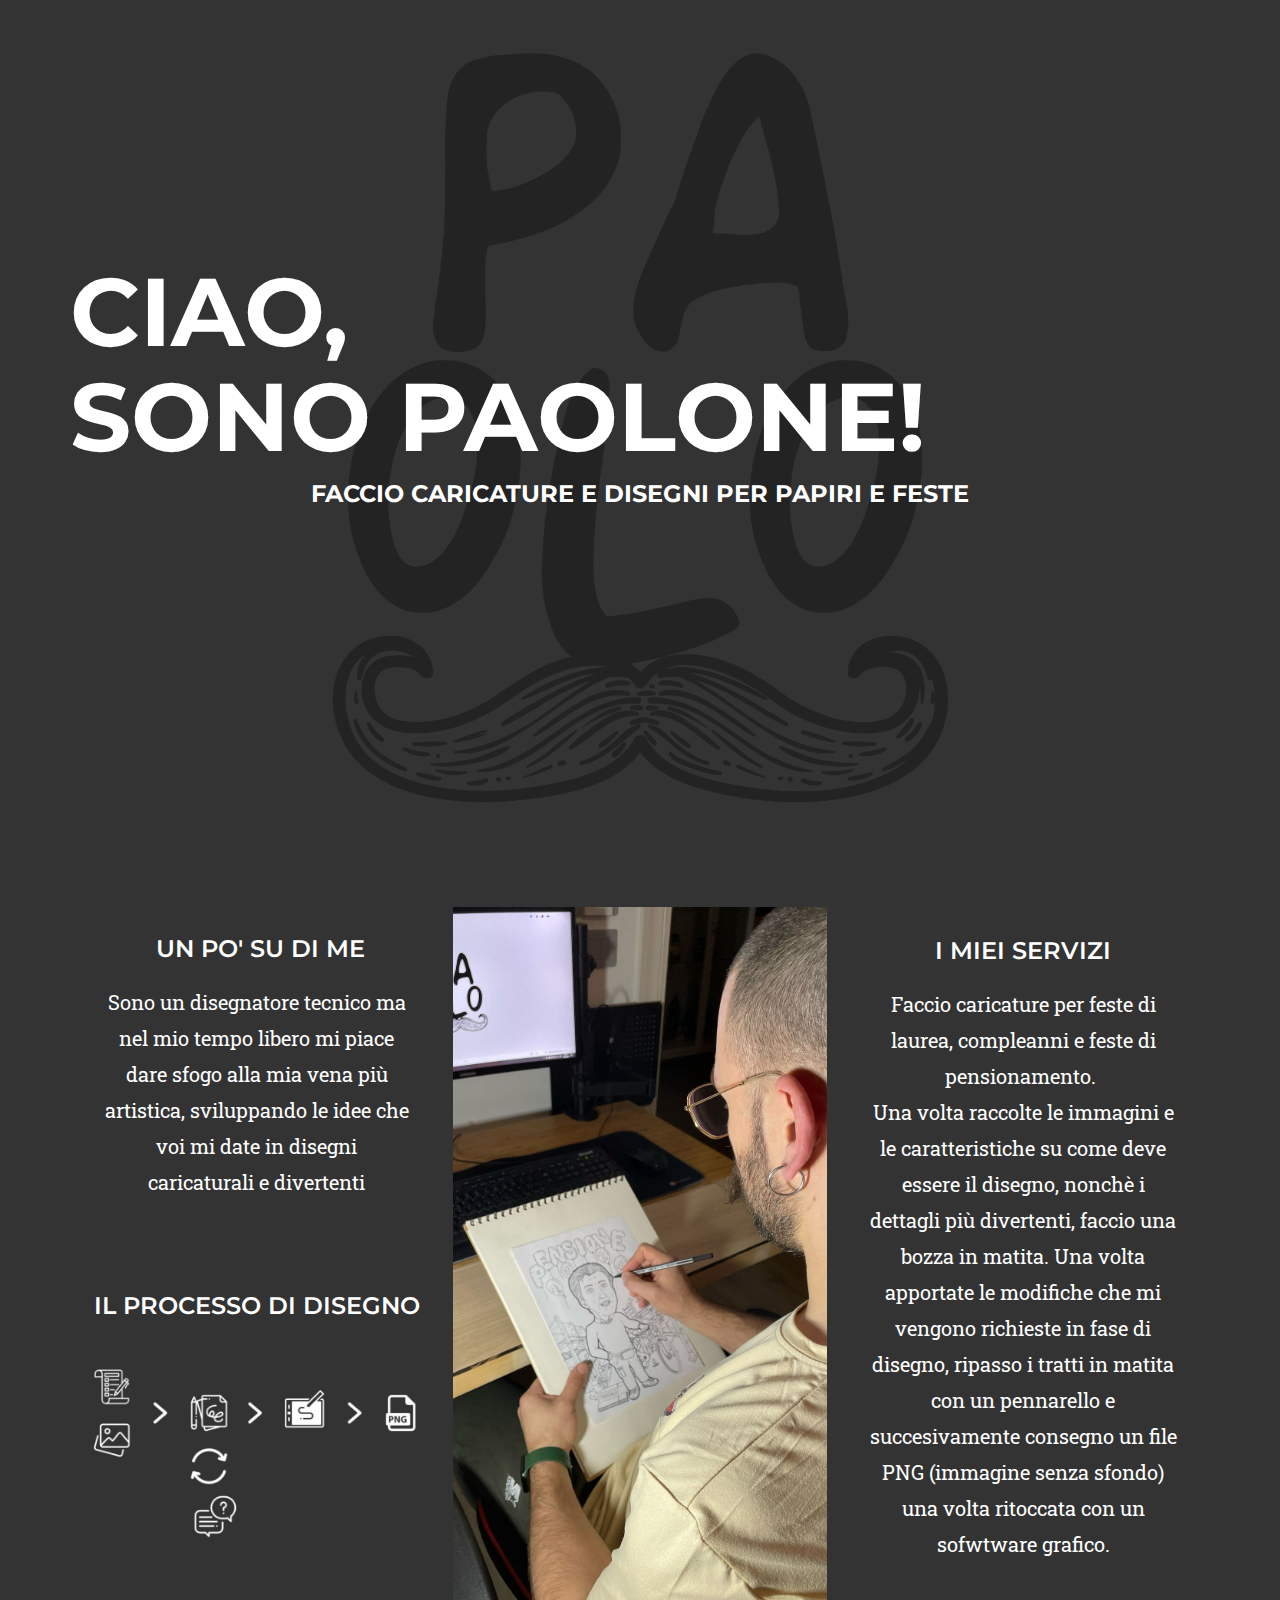
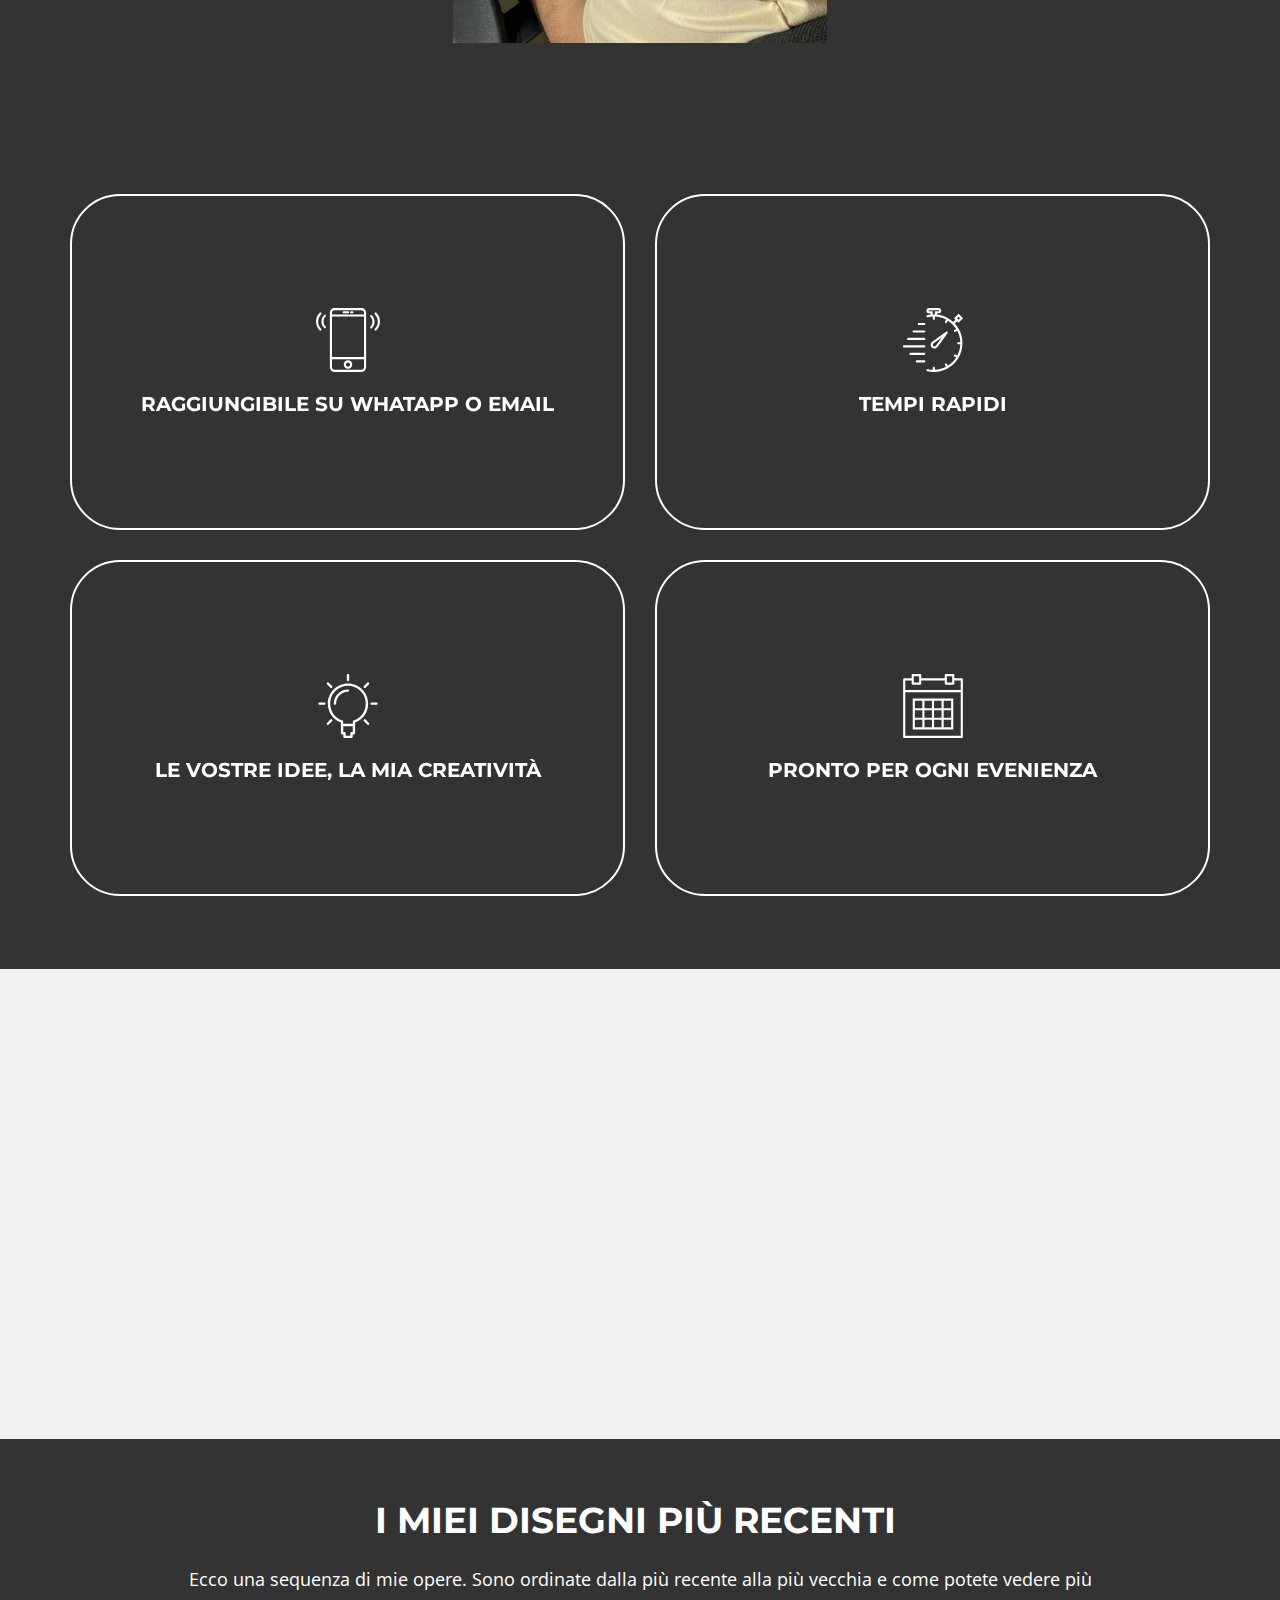
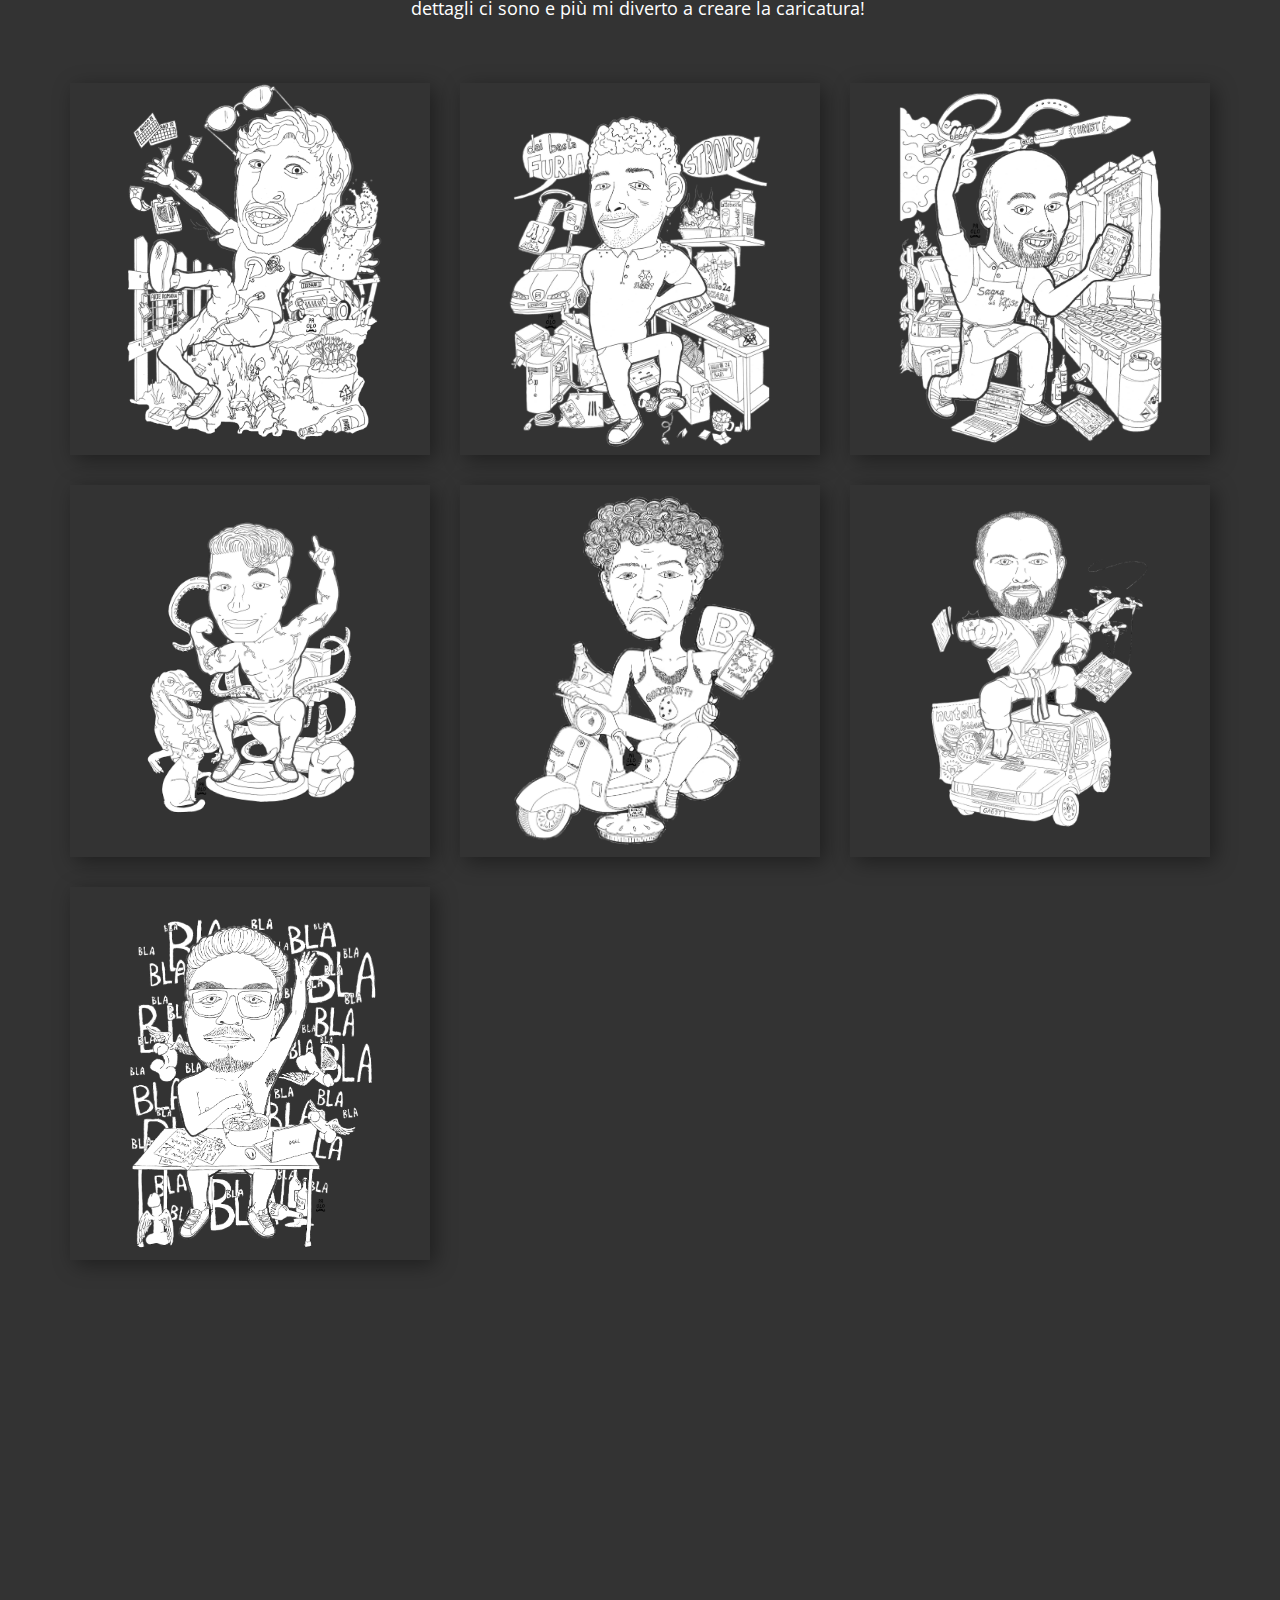
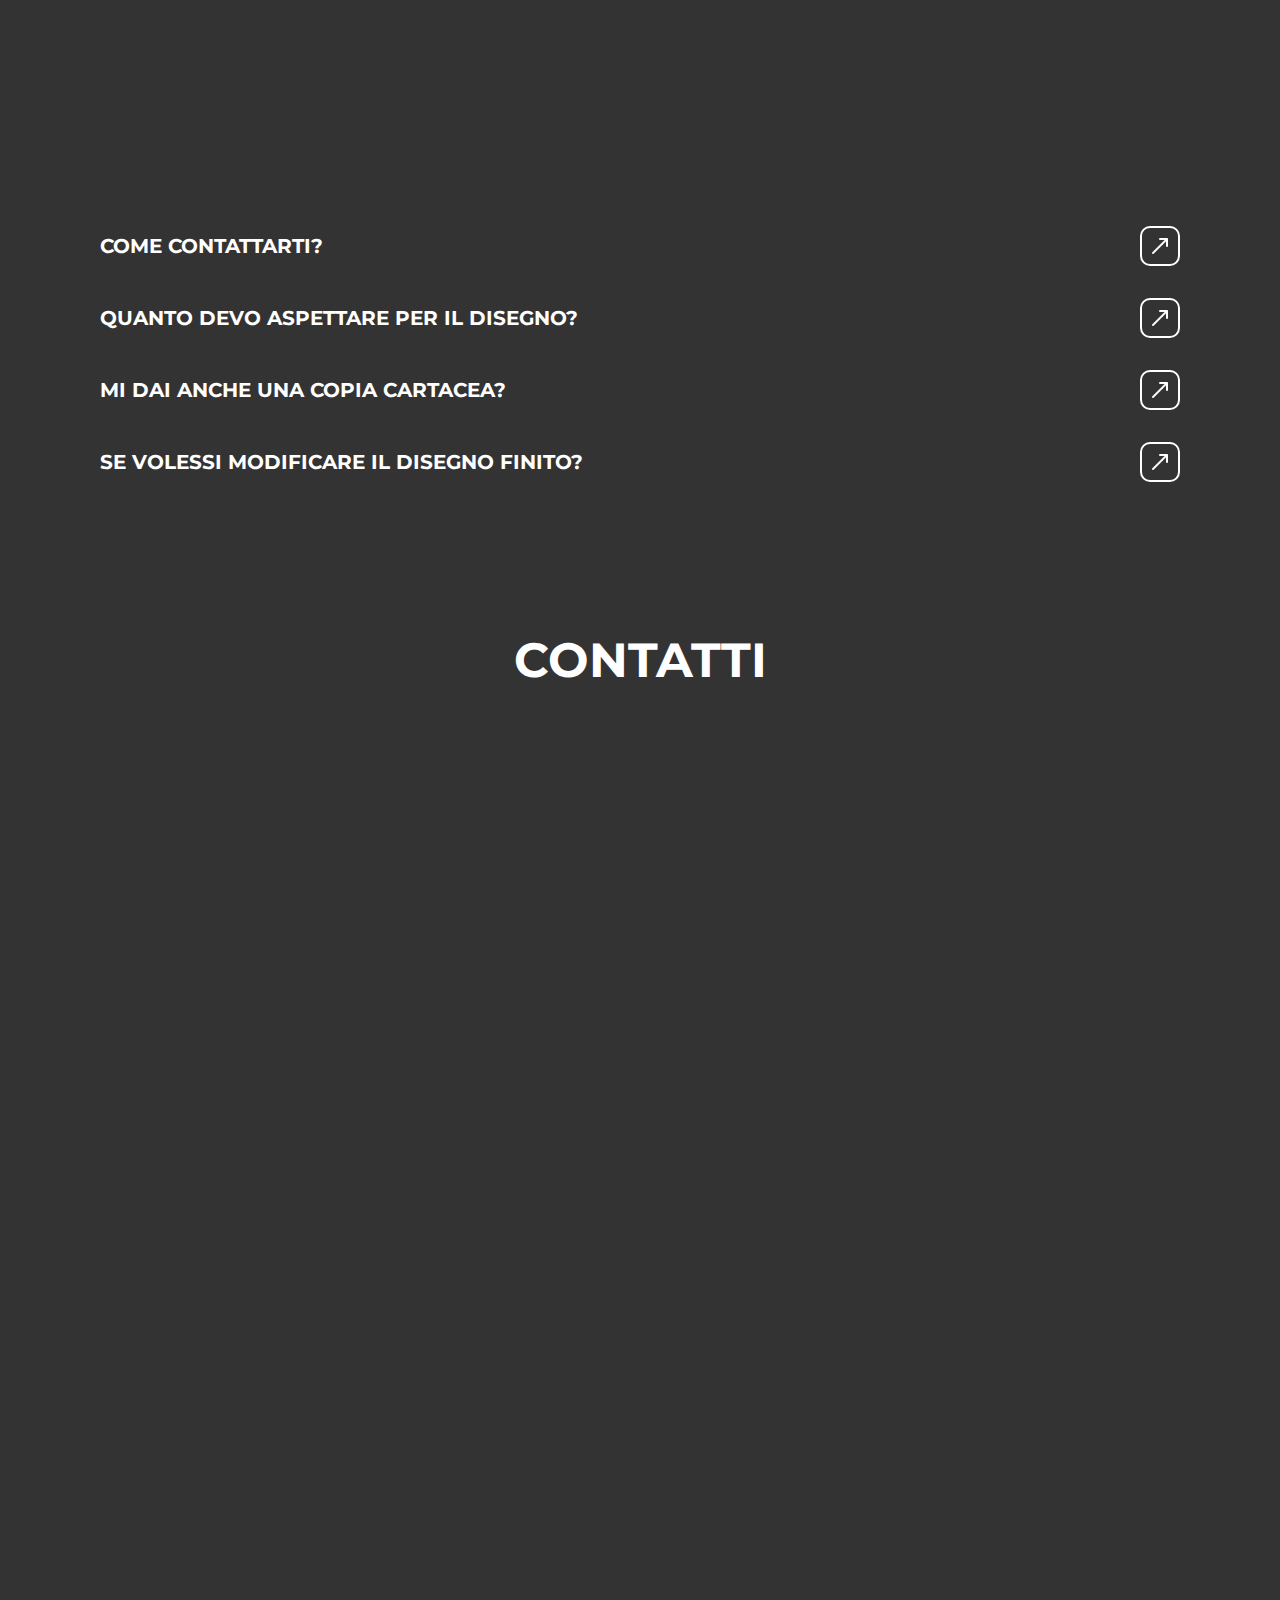
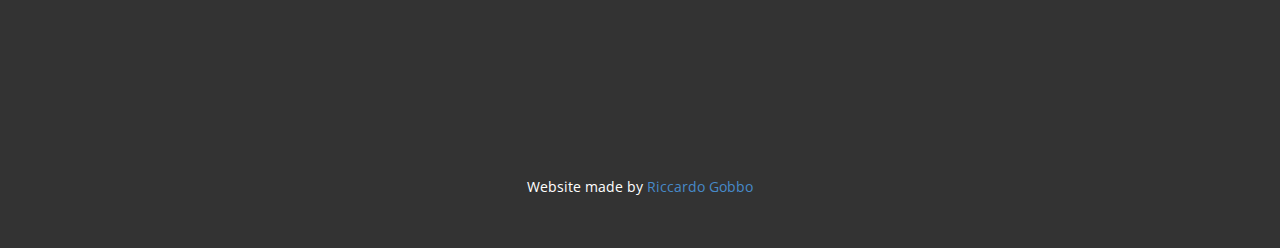
==== commit f916ef2d: "Images added and website structure improved" ====
--- a/Home.html
+++ b/Home.html
@@ -11,7 +11,7 @@
     <script class="u-script" type="text/javascript" src="nicepage.js" defer=""></script>
     <meta name="generator" content="Nicepage 6.6.3, nicepage.com">
     <link id="u-theme-google-font" rel="stylesheet" href="https://fonts.googleapis.com/css?family=Roboto:100,100i,300,300i,400,400i,500,500i,700,700i,900,900i|Open+Sans:300,300i,400,400i,500,500i,600,600i,700,700i,800,800i">
-    <link id="u-page-google-font" rel="stylesheet" href="https://fonts.googleapis.com/css?family=Montserrat:100,100i,200,200i,300,300i,400,400i,500,500i,600,600i,700,700i,800,800i,900,900i">
+    <link id="u-page-google-font" rel="stylesheet" href="https://fonts.googleapis.com/css?family=Montserrat:100,100i,200,200i,300,300i,400,400i,500,500i,600,600i,700,700i,800,800i,900,900i|Roboto+Slab:100,200,300,400,500,600,700,800,900">
     
     
     
@@ -33,30 +33,46 @@
   <meta data-intl-tel-input-cdn-path="intlTelInput/"></head>
   <body data-path-to-root="./" data-include-products="true" class="u-body u-grey-80 u-xl-mode" data-lang="it">
     <section class="u-clearfix u-section-1" id="sec-0728">
-      <div class="u-clearfix u-sheet u-sheet-1">
+      <div class="u-clearfix u-sheet u-valign-top-xs u-sheet-1">
         <img class="u-align-center u-expanded-width-sm u-expanded-width-xs u-image u-image-default u-opacity u-opacity-30 u-image-1" src="images/LOGOSITO.png" alt="" data-image-width="3000" data-image-height="4000" data-animation-out="0">
         <h5 class="u-align-center-sm u-align-center-xs u-text u-text-default u-text-1">Faccio Caricature​ e disegni per papiri e feste </h5>
         <h1 class="u-align-left u-text u-text-2">CIAO,&nbsp;<br>SONO PAOLONE!
         </h1>
       </div>
     </section>
-    <section class="u-clearfix u-section-2" id="sec-3d5d">
-      <div class="u-clearfix u-sheet u-valign-bottom-md u-valign-bottom-sm u-valign-bottom-xl u-valign-bottom-xs u-sheet-1">
-        <div class="data-layout-selected u-clearfix u-expanded-width u-layout-wrap u-layout-wrap-1">
-          <div class="u-layout">
+    <section class="u-align-center-lg u-align-center-md u-align-center-xl u-align-left-sm u-align-left-xs u-clearfix u-section-2" data-image-width="2000" data-image-height="1333" id="sec-0a73">
+      <div class="u-clearfix u-sheet u-valign-middle-lg u-valign-middle-md u-valign-middle-xl u-valign-middle-xs u-sheet-1">
+        <div class="data-layout-selected u-clearfix u-expanded-width u-gutter-10 u-layout-wrap u-layout-wrap-1">
+          <div class="u-gutter-0 u-layout">
             <div class="u-layout-row">
-              <div class="u-container-style u-layout-cell u-size-24 u-layout-cell-1">
-                <div class="u-container-layout u-container-layout-1">
-                  <h5 class="u-text u-text-1">Un po' su di me </h5>
-                  <p class="u-text u-text-2"> Sono un disegnatore tecnico ma nel mio tempo libero mi piace dare sfogo alla mia vena più artistica, sviluppando le idee che voi mi date in disegni caricaturali e divertenti </p><span class="u-file-icon u-icon u-text-white u-icon-1"><img src="images/10226406-4d5aa020.png" alt=""></span><span class="u-file-icon u-icon u-text-white u-icon-2"><img src="images/3342137-bc58669d.png" alt=""></span><span class="u-file-icon u-icon u-text-white u-icon-3"><img src="images/next-11de55d1.png" alt=""></span>
-                </div>
-              </div>
-              <div class="u-align-right u-container-style u-layout-cell u-size-36 u-layout-cell-2">
-                <div class="u-container-layout u-container-layout-2">
-                  <img class="u-expanded-width u-image u-image-default u-image-1" src="images/pexels-nazila-21345908.jpg" alt="" data-image-width="1920" data-image-height="1556" data-animation-name="fadeIn" data-animation-duration="2000" data-animation-delay="0">
-                  <h5 class="u-text u-text-3">I miei servizi</h5>
-                  <p class="u-text u-text-4">Faccio caricature per feste di laurea, compleanni e feste di pensionamento.&nbsp;<br>Una volta raccolte le immagini e le caratteristiche su come deve essere il disegno, nonchè i dettagli più divertenti, faccio una bozza in matita. Una volta apportate le modifiche che mi vengono richieste in fase di disegno, ripasso i tratti in matita con un pennarello e succesivamente consegno un file PNG (immagine senza sfondo) una volta ritoccata con un sofwtware grafico.
-                  </p><span class="u-file-icon u-icon u-text-white u-icon-4"><img src="images/conversation-f24dd8b1.png" alt=""></span><span class="u-file-icon u-icon u-text-white u-icon-5"><img src="images/circle-3539625f.png" alt=""></span><span class="u-file-icon u-icon u-text-white u-icon-6"><img src="images/png-file--19ab028c.png" alt=""></span><span class="u-file-icon u-icon u-text-white u-icon-7"><img src="images/next-11de55d1.png" alt=""></span><span class="u-file-icon u-hidden-xs u-icon u-text-white u-icon-8"><img src="images/drawing-tablet-c6e3441a.png" alt=""></span><span class="u-file-icon u-hidden-xs u-icon u-text-white u-icon-9"><img src="images/next-11de55d1.png" alt=""></span><span class="u-file-icon u-icon u-text-white u-icon-10"><img src="images/draft-f5a82c81.png" alt=""></span>
+              <div class="u-size-20 u-size-30-md">
+                <div class="u-layout-col">
+                  <div class="u-container-style u-layout-cell u-left-cell u-size-60 u-layout-cell-1">
+                    <div class="u-container-layout u-container-layout-1">
+                      <h3 class="u-align-center u-text u-text-default u-text-1"> &nbsp;Un po' su di me </h3>
+                      <p class="u-align-center u-custom-font u-font-roboto-slab u-text u-text-2"> Sono un disegnatore tecnico ma nel mio tempo libero mi piace dare sfogo alla mia vena più artistica, sviluppando le idee che voi mi date in disegni caricaturali e divertenti </p>
+                      <h3 class="u-align-center u-text u-text-3">Il processo di disegno</h3>
+                      <img class="u-align-center-md u-align-center-sm u-align-center-xs u-expanded-width-xl u-expanded-width-xs u-image u-image-default u-image-1" src="images/Immagine2025-03-18234458.jpg" alt="" data-image-width="780" data-image-height="440">
+                    </div>
+                  </div>
+                </div>
+              </div>
+              <div class="u-size-20 u-size-30-md">
+                <div class="u-layout-row">
+                  <div class="u-align-left u-container-style u-image u-layout-cell u-size-60 u-image-2" src="" data-image-width="1536" data-image-height="2048">
+                    <div class="u-container-layout u-valign-top u-container-layout-2" src=""></div>
+                  </div>
+                </div>
+              </div>
+              <div class="u-size-20 u-size-60-md">
+                <div class="u-layout-col">
+                  <div class="u-align-left u-container-style u-layout-cell u-right-cell u-size-60 u-layout-cell-3">
+                    <div class="u-container-layout u-valign-top u-container-layout-3">
+                      <h3 class="u-align-center u-text u-text-default u-text-4"> I miei servizi</h3>
+                      <p class="u-align-center u-custom-font u-font-roboto-slab u-text u-text-5"> Faccio caricature per feste di laurea, compleanni e feste di pensionamento.&nbsp;<br>Una volta raccolte le immagini e le caratteristiche su come deve essere il disegno, nonchè i dettagli più divertenti, faccio una bozza in matita. Una volta apportate le modifiche che mi vengono richieste in fase di disegno, ripasso i tratti in matita con un pennarello e succesivamente consegno un file PNG (immagine senza sfondo) una volta ritoccata con un sofwtware grafico.
+                      </p>
+                    </div>
+                  </div>
                 </div>
               </div>
             </div>
@@ -65,7 +81,7 @@
       </div>
     </section>
     <section class="u-clearfix u-section-3" id="sec-6178">
-      <div class="u-clearfix u-sheet u-valign-middle u-sheet-1">
+      <div class="u-clearfix u-sheet u-valign-middle-sm u-valign-middle-xs u-sheet-1">
         <div class="u-expanded-width u-list u-list-1">
           <div class="u-repeater u-repeater-1">
             <div class="u-border-2 u-border-white u-container-align-center u-container-style u-list-item u-radius u-repeater-item u-shape-round u-list-item-1" data-animation-name="tada" data-animation-duration="1000" data-animation-delay="0" data-animation-direction="">
@@ -203,21 +219,22 @@
         </div>
       </div>
     </section>
-    <section class="skrollable u-clearfix u-image u-parallax u-section-6" id="sec-b51e">
+    <section class="skrollable u-clearfix u-image u-parallax u-section-6" id="sec-b51e" data-image-width="1536" data-image-height="1781">
       <div class="u-clearfix u-sheet u-sheet-1"></div>
     </section>
     <section class="u-clearfix u-section-7" id="carousel_a83a">
       <div class="u-clearfix u-sheet u-valign-middle u-sheet-1">
-        <div class="u-accordion u-expanded-width-lg u-expanded-width-md u-expanded-width-sm u-expanded-width-xs u-faq u-accordion-1">
+        <div class="u-accordion u-collapsed-by-default u-expanded-width-lg u-expanded-width-md u-expanded-width-sm u-expanded-width-xs u-faq u-accordion-1">
           <div class="u-accordion-item">
-            <a class="active u-accordion-link u-button-style u-custom-font u-font-montserrat u-text-body-alt-color u-accordion-link-1" id="link-" aria-controls="" aria-selected="true">
+            <a class="u-accordion-link u-button-style u-custom-font u-font-montserrat u-text-body-alt-color u-accordion-link-1" id="link-" aria-controls="" aria-selected="false">
               <span class="u-accordion-link-text"> Come contattarti?</span><span class="u-accordion-link-icon u-border-2 u-border-white u-file-icon u-icon u-icon-rounded u-radius u-text-white u-icon-1"><img src="images/152356-875713c9.png" alt=""></span>
             </a>
-            <div class="u-accordion-active u-accordion-pane u-container-style u-accordion-pane-1" aria-labelledby="link-">
+            <div class="u-accordion-pane u-container-style u-accordion-pane-1" aria-labelledby="link-">
               <div class="u-container-layout u-container-layout-1">
-                <div class="u-clearfix u-rich-text u-text">
-                  <p>Compila il form qua sotto e ti risponderò con tutte le informazioni che ti servono.
-                    </p>
+                <div class="fr-view u-clearfix u-rich-text u-text u-text-1">
+                  <p id="isPasted">
+                    <span class="u-custom-font u-font-montserrat">Compila il form qua sotto e ti risponderò con tutte le informazioni che ti servono.</span>
+                  </p>
                 </div>
               </div>
             </div>
@@ -228,8 +245,10 @@
             </a>
             <div class="u-accordion-pane u-container-style u-accordion-pane-2" aria-labelledby="link-">
               <div class="u-container-layout u-container-layout-2">
-                <div class="fr-view u-clearfix u-rich-text u-text">
-                  <p>In un paio di giorni stendo una bozza a matita, dall’approvazione della stessa, in 24h potrai ricevere il tuo disegno in formato png. ATTENZIONE: le tempistiche sopra indicate sono riferite a un disegno più o meno ricco di dettagli ma che NON richiede modifiche dopo l’invio della bozza a matita, indicativamente per ogni modifica alla bozza il tempo si allunga di un giorno.
+                <div class="fr-view u-clearfix u-rich-text u-text u-text-2">
+                  <p>
+                    <span class="u-custom-font u-font-montserrat">In un paio di giorni stendo una bozza a matita, dall’approvazione della stessa, in 24h potrai ricevere il tuo disegno in formato PNG.<br>ATTENZIONE: le tempistiche sopra indicate sono riferite a un disegno più o meno ricco di dettagli ma che NON richiede modifiche dopo l’invio della bozza a matita, indicativamente per ogni modifica alla bozza il tempo si allunga di un giorno.
+                    </span>
                   </p>
                 </div>
               </div>
@@ -241,8 +260,10 @@
             </a>
             <div class="u-accordion-pane u-container-style u-accordion-pane-3" id="1891" aria-labelledby="link-1891">
               <div class="u-container-layout u-container-layout-3">
-                <div class="fr-view u-clearfix u-rich-text u-text">
-                  <p>In linea di massima non spedisco una copia cartacea, con il file in png  che ti mando puoi stampare il tuo disegno in formato A4 con qualità pari all originale o A3 mantenendo comunque un buon livello di qualità.</p>
+                <div class="fr-view u-clearfix u-rich-text u-text u-text-3">
+                  <p>
+                    <span class="u-custom-font u-font-montserrat">In linea di massima non spedisco una copia cartacea, con il file in PNG che ti mando puoi stampare il tuo disegno in formato A4 con qualità pari all originale o A3 mantenendo comunque un buon livello di qualità.</span>
+                  </p>
                 </div>
               </div>
             </div>
@@ -253,8 +274,10 @@
             </a>
             <div class="u-accordion-pane u-container-style u-accordion-pane-4" id="8c0c" aria-labelledby="link-8c0c">
               <div class="u-container-layout u-container-layout-4">
-                <div class="fr-view u-clearfix u-rich-text u-text">
-                  <p>In fase di bozza puoi effettuare tutte le modifiche che vuoi senza limiti (se non di tempo per quando ti serve il disegno) e senza sovrapprezzo. Dopo l’approvazione per come lavoro si rende complicato ma non impossibile effettuare modifiche, possono essere applicate tariffe aggiuntive a seconda dell’entità della modifica.</p>
+                <div class="fr-view u-clearfix u-rich-text u-text u-text-4">
+                  <p>
+                    <span class="u-custom-font u-font-montserrat">In fase di bozza puoi effettuare tutte le modifiche che vuoi senza limiti (se non di tempo per quando ti serve il disegno) e senza sovrapprezzo. Dopo l’approvazione per come lavoro si rende complicato ma non impossibile effettuare modifiche, possono essere applicate tariffe aggiuntive a seconda dell’entità della modifica.</span>
+                  </p>
                 </div>
               </div>
             </div>
--- a/Home.css
+++ b/Home.css
@@ -72,10 +72,6 @@
 }
 
 @media (max-width: 575px) {
-  .u-section-1 .u-sheet-1 {
-    min-height: 898px;
-  }
-
   .u-section-1 .u-image-1 {
     height: 646px;
     margin-top: 0;
@@ -93,477 +89,258 @@
 
   .u-section-1 .u-text-2 {
     margin-top: -145px;
-    margin-bottom: 0;
   }
 }.u-section-2 .u-sheet-1 {
-  min-height: 1008px;
+  min-height: 788px;
 }
 
 .u-section-2 .u-layout-wrap-1 {
-  margin-top: 45px;
-  margin-bottom: 0;
+  margin-top: 26px;
+  margin-bottom: 26px;
 }
 
 .u-section-2 .u-layout-cell-1 {
-  min-height: 963px;
+  min-height: 746px;
 }
 
 .u-section-2 .u-container-layout-1 {
-  padding: 0;
+  padding: 28px 20px;
 }
 
 .u-section-2 .u-text-1 {
   font-size: 1.5rem;
-  margin: 55px 0 0 30px;
+  font-weight: 600;
+  margin: 0 auto;
 }
 
 .u-section-2 .u-text-2 {
+  line-height: 1.8;
   font-size: 1.25rem;
-  margin: 16px 43px 0 30px;
-}
-
-.u-section-2 .u-icon-1 {
-  width: 64px;
-  height: 64px;
-  margin: 509px auto 0 224px;
-}
-
-.u-section-2 .u-icon-2 {
-  width: 64px;
-  height: 64px;
-  margin: 24px auto 0 224px;
-}
-
-.u-section-2 .u-icon-3 {
-  width: 64px;
-  height: 64px;
-  margin: -108px 70px 0 auto;
-}
-
-.u-section-2 .u-layout-cell-2 {
-  min-height: 963px;
-}
-
-.u-section-2 .u-container-layout-2 {
-  padding: 0;
-}
-
-.u-section-2 .u-image-1 {
-  height: 299px;
-  margin-top: 0;
-  margin-bottom: 0;
+  margin: 20px 11px 0;
 }
 
 .u-section-2 .u-text-3 {
   font-size: 1.5rem;
-  margin: 38px 27px 0 231px;
+  font-weight: 600;
+  margin: 92px 1px 0;
+}
+
+.u-section-2 .u-image-1 {
+  height: 189px;
+  margin: 42px 0 0;
+}
+
+.u-section-2 .u-image-2 {
+  min-height: 696px;
+  background-image: url("images/paolodietro.jpg");
+  background-position: 50% 50%;
+}
+
+.u-section-2 .u-container-layout-2 {
+  padding: 30px;
+}
+
+.u-section-2 .u-layout-cell-3 {
+  min-height: 696px;
+}
+
+.u-section-2 .u-container-layout-3 {
+  padding: 30px;
 }
 
 .u-section-2 .u-text-4 {
+  font-size: 1.5rem;
+  font-weight: 600;
+  margin: 0 auto;
+}
+
+.u-section-2 .u-text-5 {
+  line-height: 1.8;
   font-size: 1.25rem;
-  margin: 16px 27px 0 -211px;
-}
-
-.u-section-2 .u-icon-4 {
-  width: 80px;
-  height: 80px;
-  margin: 23px auto 0 -28px;
-  padding: 0;
-}
-
-.u-section-2 .u-icon-5 {
-  width: 64px;
-  height: 64px;
-  margin: 38px auto 0 -28px;
-}
-
-.u-section-2 .u-icon-6 {
-  width: 64px;
-  height: 64px;
-  margin: 34px 241px 0 auto;
-}
-
-.u-section-2 .u-icon-7 {
-  width: 64px;
-  height: 64px;
-  margin: -64px auto 0 281px;
-}
-
-.u-section-2 .u-icon-8 {
-  width: 79px;
-  height: 79px;
-  margin: -79px auto 0 168px;
-  padding: 0;
-}
-
-.u-section-2 .u-icon-9 {
-  width: 64px;
-  height: 64px;
-  margin: -64px auto 0 70px;
-}
-
-.u-section-2 .u-icon-10 {
-  width: 64px;
-  height: 64px;
-  margin: -64px auto 0 -28px;
+  margin: 20px 0 0;
 }
 
 @media (max-width: 1199px) {
   .u-section-2 .u-sheet-1 {
-    min-height: 990px;
+    min-height: 890px;
+  }
+
+  .u-section-2 .u-layout-wrap-1 {
+    margin-top: 13px;
+    margin-bottom: 13px;
   }
 
   .u-section-2 .u-layout-cell-1 {
-    min-height: 946px;
+    min-height: 875px;
   }
 
   .u-section-2 .u-container-layout-1 {
-    padding-bottom: 30px;
-  }
-
-  .u-section-2 .u-text-1 {
-    margin-left: 0;
+    padding-left: 0;
+    padding-right: 0;
   }
 
   .u-section-2 .u-text-2 {
+    margin-left: 20px;
+    margin-right: 20px;
+  }
+
+  .u-section-2 .u-text-3 {
     width: auto;
-    margin-right: 24px;
-    margin-left: 0;
-  }
-
-  .u-section-2 .u-icon-1 {
-    margin-top: 489px;
+    margin-top: 190px;
+  }
+
+  .u-section-2 .u-image-1 {
+    height: 169px;
+    width: 294px;
+    margin-top: 20px;
     margin-left: auto;
-  }
-
-  .u-section-2 .u-icon-2 {
-    margin-left: auto;
-  }
-
-  .u-section-2 .u-icon-3 {
-    margin-right: 64px;
-  }
-
-  .u-section-2 .u-layout-cell-2 {
-    min-height: 946px;
-  }
-
-  .u-section-2 .u-image-1 {
-    height: 246px;
-  }
-
-  .u-section-2 .u-text-3 {
-    margin-right: 0;
-    margin-left: 138px;
-  }
-
-  .u-section-2 .u-text-4 {
-    width: auto;
-    margin-right: 0;
-    margin-left: -256px;
-  }
-
-  .u-section-2 .u-icon-4 {
-    margin-top: 20px;
-  }
-
-  .u-section-2 .u-icon-5 {
-    margin-top: 43px;
-  }
-
-  .u-section-2 .u-icon-6 {
-    margin-top: 64px;
-    margin-right: 147px;
-  }
-
-  .u-section-2 .u-icon-7 {
-    margin-right: 235px;
-    margin-left: auto;
-  }
-
-  .u-section-2 .u-icon-8 {
-    margin-top: -72px;
-    margin-left: 158px;
-  }
-
-  .u-section-2 .u-icon-9 {
-    margin-top: -72px;
-    margin-left: 66px;
+    margin-right: auto;
+  }
+
+  .u-section-2 .u-image-2 {
+    min-height: 574px;
+    background-position: 61.39% 50%;
+  }
+
+  .u-section-2 .u-layout-cell-3 {
+    min-height: 574px;
   }
 }
 
 @media (max-width: 991px) {
   .u-section-2 .u-sheet-1 {
-    min-height: 995px;
+    min-height: 1132px;
   }
 
   .u-section-2 .u-layout-cell-1 {
-    min-height: 950px;
-  }
-
-  .u-section-2 .u-container-layout-1 {
-    padding-bottom: 0;
-  }
-
-  .u-section-2 .u-text-2 {
-    margin-top: 15px;
-    margin-right: 16px;
-  }
-
-  .u-section-2 .u-icon-1 {
-    margin-top: 460px;
-    margin-left: 28px;
-  }
-
-  .u-section-2 .u-icon-2 {
-    margin-left: 28px;
-  }
-
-  .u-section-2 .u-icon-3 {
-    margin-right: auto;
-    margin-left: 104px;
-  }
-
-  .u-section-2 .u-layout-cell-2 {
-    min-height: 950px;
+    min-height: 791px;
+  }
+
+  .u-section-2 .u-text-3 {
+    margin-top: 94px;
+    margin-left: 0;
+    margin-right: 0;
   }
 
   .u-section-2 .u-image-1 {
-    height: 291px;
-  }
-
-  .u-section-2 .u-text-3 {
-    width: auto;
-    margin-top: 55px;
-    margin-left: 6px;
-  }
-
-  .u-section-2 .u-text-4 {
-    margin-top: 19px;
-    margin-left: 0;
-  }
-
-  .u-section-2 .u-icon-4 {
-    margin-top: -162px;
-    margin-left: -104px;
-  }
-
-  .u-section-2 .u-icon-5 {
-    margin-left: -104px;
-  }
-
-  .u-section-2 .u-icon-6 {
-    margin-top: 56px;
-    margin-right: 117px;
-  }
-
-  .u-section-2 .u-icon-7 {
-    margin-right: auto;
-    margin-left: 181px;
-  }
-
-  .u-section-2 .u-icon-8 {
-    margin-top: -79px;
-    margin-left: 86px;
-  }
-
-  .u-section-2 .u-icon-9 {
-    margin-top: -64px;
-    margin-left: 0;
-  }
-
-  .u-section-2 .u-icon-10 {
-    margin-left: -104px;
+    height: 189px;
+    width: 335px;
+    margin-top: 43px;
+  }
+
+  .u-section-2 .u-image-2 {
+    min-height: 659px;
+  }
+
+  .u-section-2 .u-layout-cell-3 {
+    min-height: 100px;
   }
 }
 
 @media (max-width: 767px) {
   .u-section-2 .u-sheet-1 {
-    min-height: 1599px;
+    min-height: 2072px;
+  }
+
+  .u-section-2 .u-layout-wrap-1 {
+    margin-top: 105px;
+    margin-bottom: 0;
   }
 
   .u-section-2 .u-layout-cell-1 {
-    min-height: 787px;
+    min-height: 607px;
+  }
+
+  .u-section-2 .u-container-layout-1 {
+    padding-top: 9px;
+    padding-bottom: 9px;
   }
 
   .u-section-2 .u-text-1 {
-    width: auto;
-    margin-top: 249px;
-    margin-right: -3px;
-    margin-left: 3px;
+    margin-top: 19px;
   }
 
   .u-section-2 .u-text-2 {
-    font-size: 1rem;
-    margin-right: 13px;
-    margin-left: 3px;
-  }
-
-  .u-section-2 .u-icon-1 {
-    margin-top: 335px;
-    margin-left: 3px;
-  }
-
-  .u-section-2 .u-icon-2 {
-    margin-left: 3px;
-  }
-
-  .u-section-2 .u-icon-3 {
-    margin-bottom: -26px;
-    margin-left: 79px;
-  }
-
-  .u-section-2 .u-layout-cell-2 {
-    min-height: 234px;
+    font-size: 1.125rem;
   }
 
   .u-section-2 .u-image-1 {
-    height: 225px;
-    margin-top: -787px;
-  }
-
-  .u-section-2 .u-text-3 {
-    margin-top: 203px;
-  }
-
-  .u-section-2 .u-text-4 {
-    font-size: 1rem;
-  }
-
-  .u-section-2 .u-icon-4 {
-    margin-top: 238px;
-    margin-left: 152px;
-  }
-
-  .u-section-2 .u-icon-5 {
-    margin-top: -163px;
-    margin-left: 152px;
-  }
-
-  .u-section-2 .u-icon-6 {
-    margin-top: -150px;
-    margin-right: 0;
-  }
-
-  .u-section-2 .u-icon-7 {
-    margin-right: 76px;
-    margin-left: auto;
-  }
-
-  .u-section-2 .u-icon-8 {
-    margin-top: -76px;
-    margin-right: 144px;
-    margin-left: auto;
-  }
-
-  .u-section-2 .u-icon-9 {
-    margin-top: -67px;
-    margin-right: 235px;
-    margin-left: auto;
-  }
-
-  .u-section-2 .u-icon-10 {
-    margin-left: 152px;
+    height: 263px;
+    width: 466px;
+    margin-top: 39px;
+    margin-bottom: -19px;
+  }
+
+  .u-section-2 .u-image-2 {
+    min-height: 989px;
+  }
+
+  .u-section-2 .u-container-layout-2 {
+    padding-left: 10px;
+    padding-right: 10px;
+  }
+
+  .u-section-2 .u-container-layout-3 {
+    padding-right: 10px;
+    padding-left: 0;
+  }
+
+  .u-section-2 .u-text-5 {
+    line-height: 2.05;
+    font-size: 1.125rem;
   }
 }
 
 @media (max-width: 575px) {
   .u-section-2 .u-sheet-1 {
-    min-height: 50px;
+    min-height: 1791px;
+  }
+
+  .u-section-2 .u-layout-wrap-1 {
+    margin-top: 3px;
+    margin-bottom: 3px;
   }
 
   .u-section-2 .u-layout-cell-1 {
-    min-height: 813px;
+    min-height: 575px;
+  }
+
+  .u-section-2 .u-container-layout-1 {
+    padding-top: 0;
+    padding-bottom: 0;
   }
 
   .u-section-2 .u-text-1 {
-    margin-top: 212px;
+    margin-top: 28px;
+  }
+
+  .u-section-2 .u-text-2 {
     margin-left: 0;
     margin-right: 0;
   }
 
-  .u-section-2 .u-text-2 {
-    margin-top: 10px;
-    margin-left: 0;
-    margin-right: 0;
-  }
-
-  .u-section-2 .u-icon-1 {
-    margin-top: 567px;
-    margin-left: 0;
-  }
-
-  .u-section-2 .u-icon-2 {
-    margin-top: 9px;
-    margin-left: 0;
-  }
-
-  .u-section-2 .u-icon-3 {
-    margin-top: -91px;
-    margin-bottom: -217px;
-    margin-left: 64px;
-  }
-
-  .u-section-2 .u-layout-cell-2 {
-    min-height: 336px;
+  .u-section-2 .u-text-3 {
+    margin-top: 41px;
   }
 
   .u-section-2 .u-image-1 {
-    height: 142px;
-  }
-
-  .u-section-2 .u-text-3 {
-    margin-top: 240px;
-    margin-left: 0;
-  }
-
-  .u-section-2 .u-text-4 {
-    margin-top: 10px;
-  }
-
-  .u-section-2 .u-icon-4 {
-    width: 77px;
-    height: 77px;
-    margin-top: 45px;
-    margin-left: auto;
-  }
-
-  .u-section-2 .u-icon-5 {
-    width: 49px;
-    height: 49px;
-    margin-top: 13px;
-    margin-left: 144px;
-    padding: 0;
-  }
-
-  .u-section-2 .u-icon-6 {
-    margin-top: 28px;
-  }
-
-  .u-section-2 .u-icon-7 {
-    margin-right: 64px;
-  }
-
-  .u-section-2 .u-icon-8 {
-    margin-top: -230px;
-    margin-right: 31px;
-  }
-
-  .u-section-2 .u-icon-9 {
-    margin-top: -31px;
-    margin-right: 46px;
-  }
-
-  .u-section-2 .u-icon-10 {
-    margin-left: auto;
+    height: 191px;
+    margin-top: 35px;
+    margin-bottom: 0;
+    margin-right: initial;
+    margin-left: initial;
+    width: auto;
+  }
+
+  .u-section-2 .u-image-2 {
+    min-height: 623px;
   }
 }.u-section-3 .u-sheet-1 {
   min-height: 100vh;
 }
 
 .u-section-3 .u-list-1 {
-  margin-top: 60px;
-  margin-bottom: 60px;
+  margin: 125px 0 60px;
 }
 
 .u-section-3 .u-repeater-1 {
@@ -650,6 +427,11 @@
     min-height: 727px;
   }
 
+  .u-section-3 .u-list-1 {
+    margin-right: initial;
+    margin-left: initial;
+  }
+
   .u-section-3 .u-repeater-1 {
     min-height: 587px;
   }
@@ -683,6 +465,16 @@
 }
 
 @media (max-width: 767px) {
+  .u-section-3 .u-sheet-1 {
+    min-height: 100vh;
+  }
+
+  .u-section-3 .u-list-1 {
+    margin-top: 60px;
+    margin-right: initial;
+    margin-left: initial;
+  }
+
   .u-section-3 .u-repeater-1 {
     grid-auto-columns: 100%;
   }
@@ -910,14 +702,50 @@
   }
 } .u-section-6 {
   background-repeat: no-repeat;
-  background-image: url("images/2148548991.jpg");
+  background-image: url("images/disegno2.jpg");
   background-position: 50% 50%;
 }
 
 .u-section-6 .u-sheet-1 {
   min-height: 400px;
+}
+
+@media (max-width: 1199px) {
+   .u-section-6 {
+    background-position: 50% 53.76%;
+  }
+
+  .u-section-6 .u-sheet-1 {
+    min-height: 330px;
+  }
+}
+
+@media (max-width: 991px) {
+   .u-section-6 {
+    background-position: 50% 50%;
+  }
+
+  .u-section-6 .u-sheet-1 {
+    min-height: 253px;
+  }
+}
+
+@media (max-width: 767px) {
+   .u-section-6 {
+    background-position: 50% 53.76%;
+  }
+
+  .u-section-6 .u-sheet-1 {
+    min-height: 190px;
+  }
+}
+
+@media (max-width: 575px) {
+  .u-section-6 .u-sheet-1 {
+    min-height: 345px;
+  }
 }.u-section-7 .u-sheet-1 {
-  min-height: 686px;
+  min-height: 514px;
 }
 
 .u-section-7 .u-accordion-1 {
@@ -929,7 +757,7 @@
   font-size: 1.25rem;
   text-transform: uppercase;
   font-weight: 700;
-  padding: 30px;
+  padding: 16px 30px;
 }
 
 .u-section-7 .u-icon-1 {
@@ -941,18 +769,23 @@
 }
 
 .u-section-7 .u-accordion-pane-1 {
-  min-height: 150px;
+  min-height: 92px;
+  height: auto;
 }
 
 .u-section-7 .u-container-layout-1 {
-  padding: 30px;
+  padding: 0 30px;
+}
+
+.u-section-7 .u-text-1 {
+  font-size: 1.125rem;
 }
 
 .u-section-7 .u-accordion-link-2 {
   font-size: 1.25rem;
   text-transform: uppercase;
   font-weight: 700;
-  padding: 30px;
+  padding: 16px 30px;
 }
 
 .u-section-7 .u-icon-2 {
@@ -964,18 +797,23 @@
 }
 
 .u-section-7 .u-accordion-pane-2 {
-  min-height: 150px;
+  min-height: 92px;
+  height: auto;
 }
 
 .u-section-7 .u-container-layout-2 {
-  padding: 30px;
+  padding: 0 30px;
+}
+
+.u-section-7 .u-text-2 {
+  margin-left: 30px;
 }
 
 .u-section-7 .u-accordion-link-3 {
   font-size: 1.25rem;
   text-transform: uppercase;
   font-weight: 700;
-  padding: 30px;
+  padding: 16px 30px;
 }
 
 .u-section-7 .u-icon-3 {
@@ -987,18 +825,23 @@
 }
 
 .u-section-7 .u-accordion-pane-3 {
-  min-height: 150px;
+  min-height: 92px;
+  height: auto;
 }
 
 .u-section-7 .u-container-layout-3 {
-  padding: 30px;
+  padding: 0 30px;
+}
+
+.u-section-7 .u-text-3 {
+  margin-left: 30px;
 }
 
 .u-section-7 .u-accordion-link-4 {
   font-size: 1.25rem;
   text-transform: uppercase;
   font-weight: 700;
-  padding: 30px;
+  padding: 16px 30px;
 }
 
 .u-section-7 .u-icon-4 {
@@ -1010,11 +853,16 @@
 }
 
 .u-section-7 .u-accordion-pane-4 {
-  min-height: 150px;
+  min-height: 92px;
+  height: auto;
 }
 
 .u-section-7 .u-container-layout-4 {
-  padding: 30px;
+  padding: 0 30px;
+}
+
+.u-section-7 .u-text-4 {
+  margin-left: 30px;
 }
 
 @media (max-width: 1199px) {
@@ -1030,6 +878,18 @@
 }
 
 @media (max-width: 767px) {
+  .u-section-7 .u-sheet-1 {
+    min-height: 388px;
+  }
+
+  .u-section-7 .u-accordion-1 {
+    margin-bottom: 50px;
+    margin-top: 50px;
+    width: auto;
+    margin-right: initial;
+    margin-left: initial;
+  }
+
   .u-section-7 .u-accordion-link-1 {
     font-size: 1rem;
   }
@@ -1048,27 +908,43 @@
 }
 
 @media (max-width: 575px) {
+  .u-section-7 .u-sheet-1 {
+    min-height: 648px;
+  }
+
+  .u-section-7 .u-accordion-1 {
+    margin-bottom: 60px;
+    margin-top: 60px;
+    width: auto;
+    margin-right: initial;
+    margin-left: initial;
+  }
+
   .u-section-7 .u-container-layout-1 {
-    padding-left: 10px;
+    padding-right: 0;
+    padding-left: 1px;
+  }
+
+  .u-section-7 .u-text-1 {
+    margin-left: 30px;
+  }
+
+  .u-section-7 .u-container-layout-2 {
     padding-right: 10px;
-  }
-
-  .u-section-7 .u-container-layout-2 {
-    padding-left: 10px;
+    padding-left: 0;
+  }
+
+  .u-section-7 .u-container-layout-3 {
     padding-right: 10px;
-  }
-
-  .u-section-7 .u-container-layout-3 {
-    padding-left: 10px;
+    padding-left: 0;
+  }
+
+  .u-section-7 .u-container-layout-4 {
     padding-right: 10px;
-  }
-
-  .u-section-7 .u-container-layout-4 {
-    padding-left: 10px;
-    padding-right: 10px;
+    padding-left: 0;
   }
 }.u-section-8 .u-sheet-1 {
-  min-height: 1088px;
+  min-height: 1116px;
 }
 
 .u-section-8 .u-text-1 {
@@ -1080,8 +956,7 @@
 .u-section-8 .u-custom-html-1 {
   height: auto;
   min-height: 1007px;
-  margin-top: 17px;
-  margin-bottom: -12px;
+  margin: 35px 0 -2px;
 }
 
 @media (max-width: 1199px) {
@@ -1099,6 +974,8 @@
     --animation-custom_in-opacity: 0;
     --animation-custom_in-rotate: 0deg;
     --animation-custom_in-scale: 0.3;
+    margin-right: initial;
+    margin-left: initial;
   }
 }
 
@@ -1113,4 +990,10 @@
     font-size: 1.875rem;
     width: 340px;
   }
+
+  .u-section-8 .u-custom-html-1 {
+    margin-top: 32px;
+    margin-right: initial;
+    margin-left: initial;
+  }
 }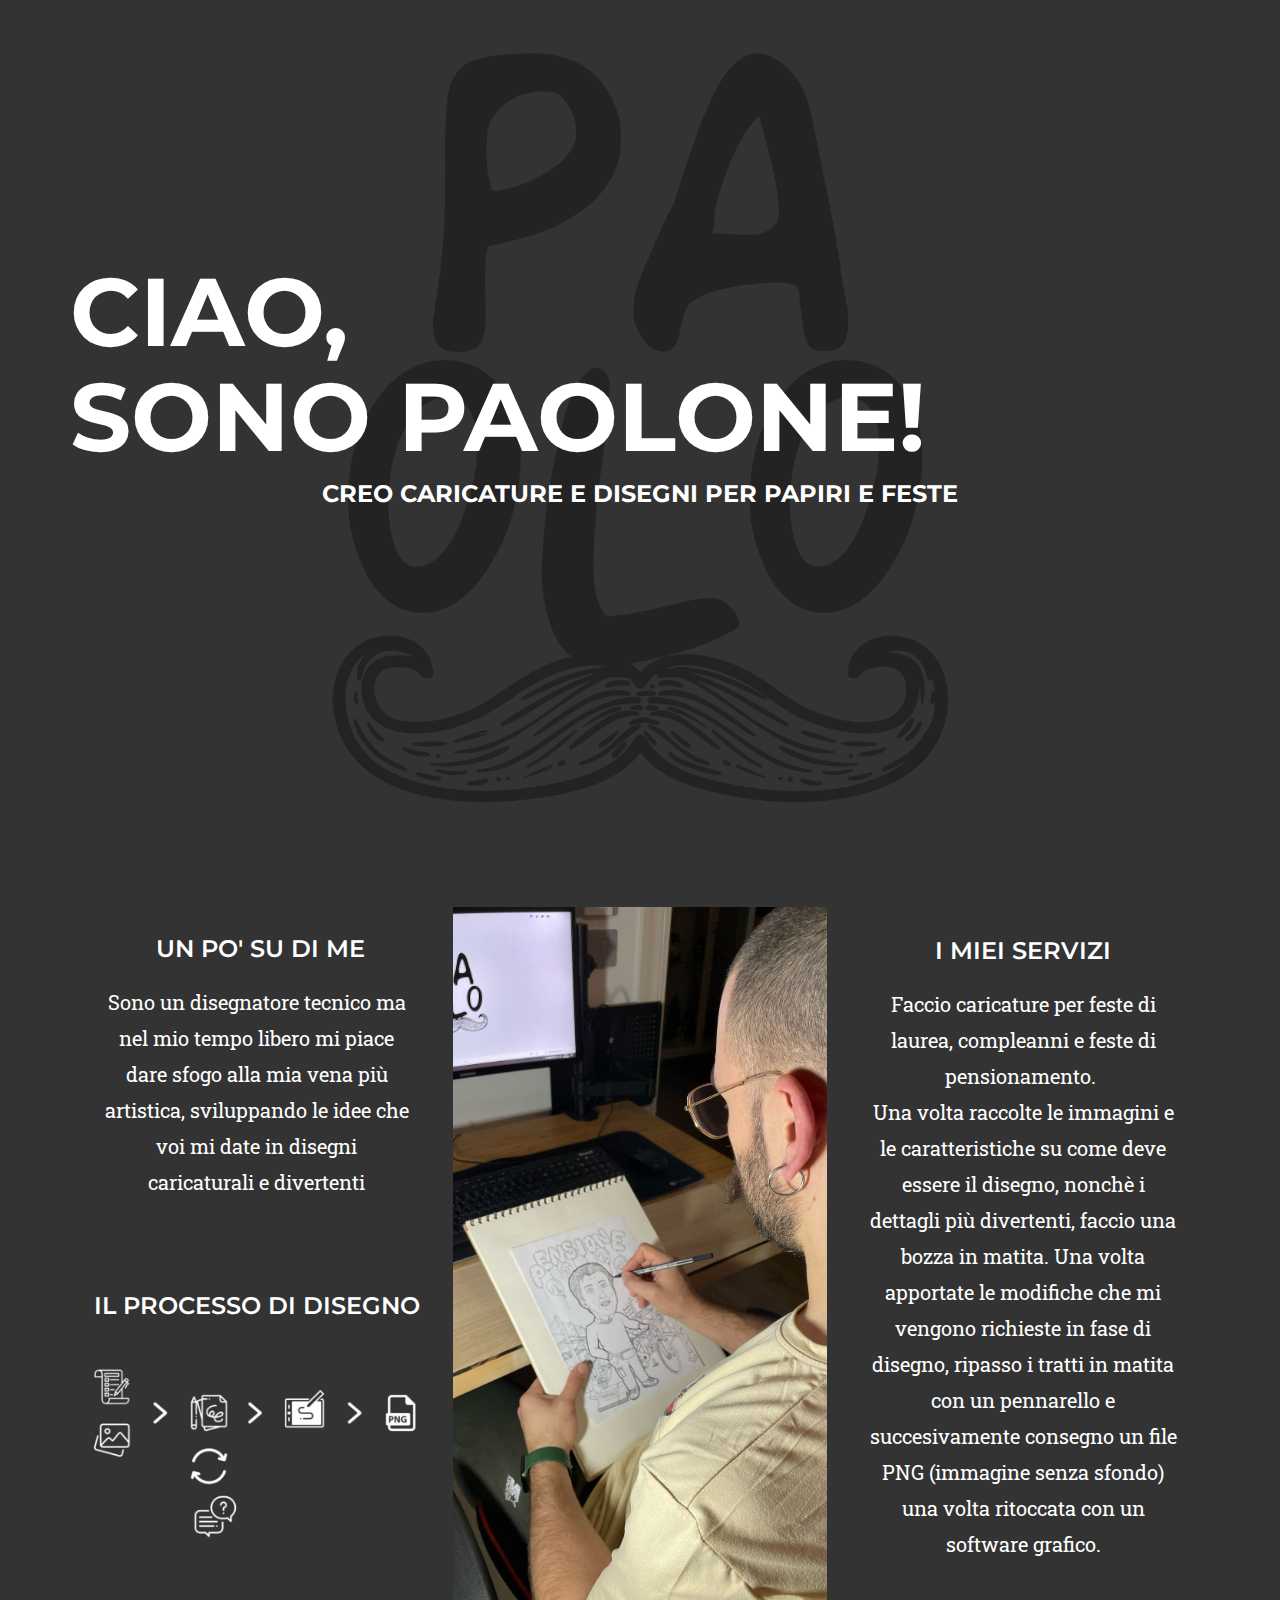
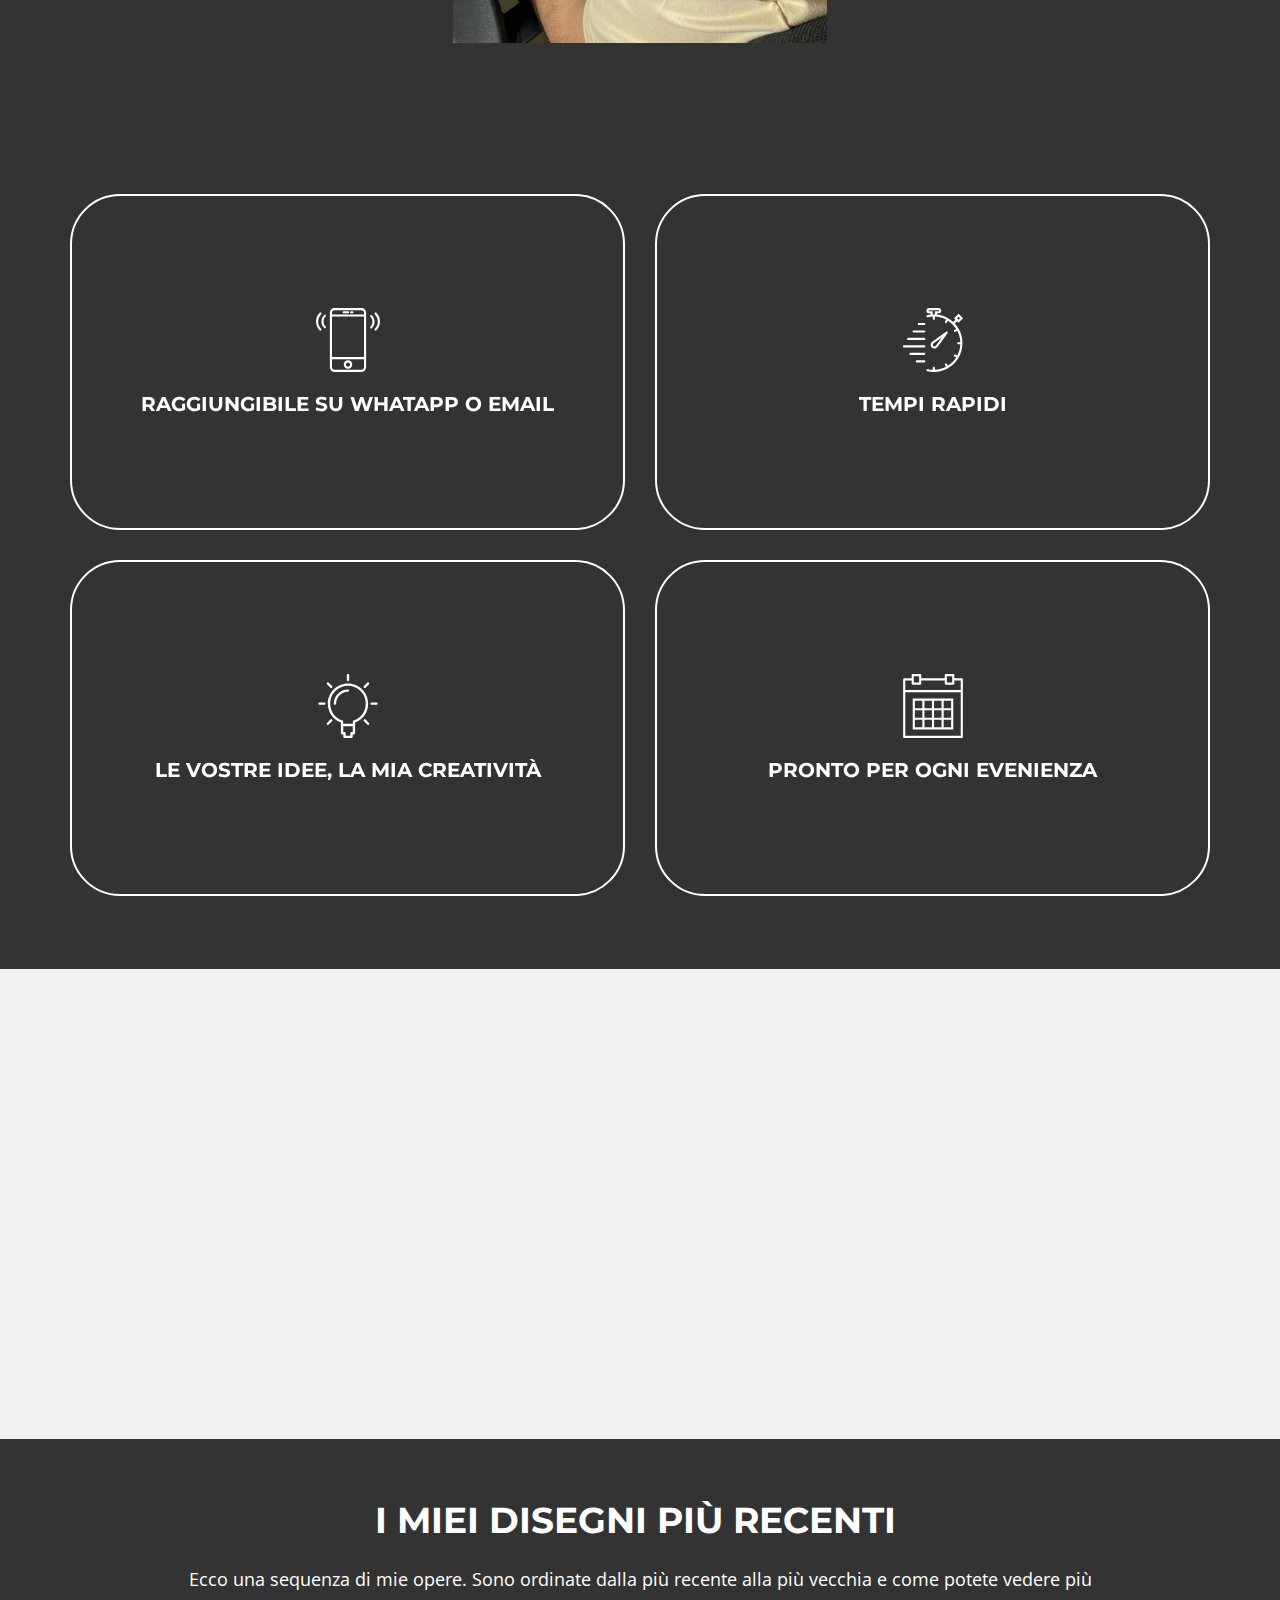
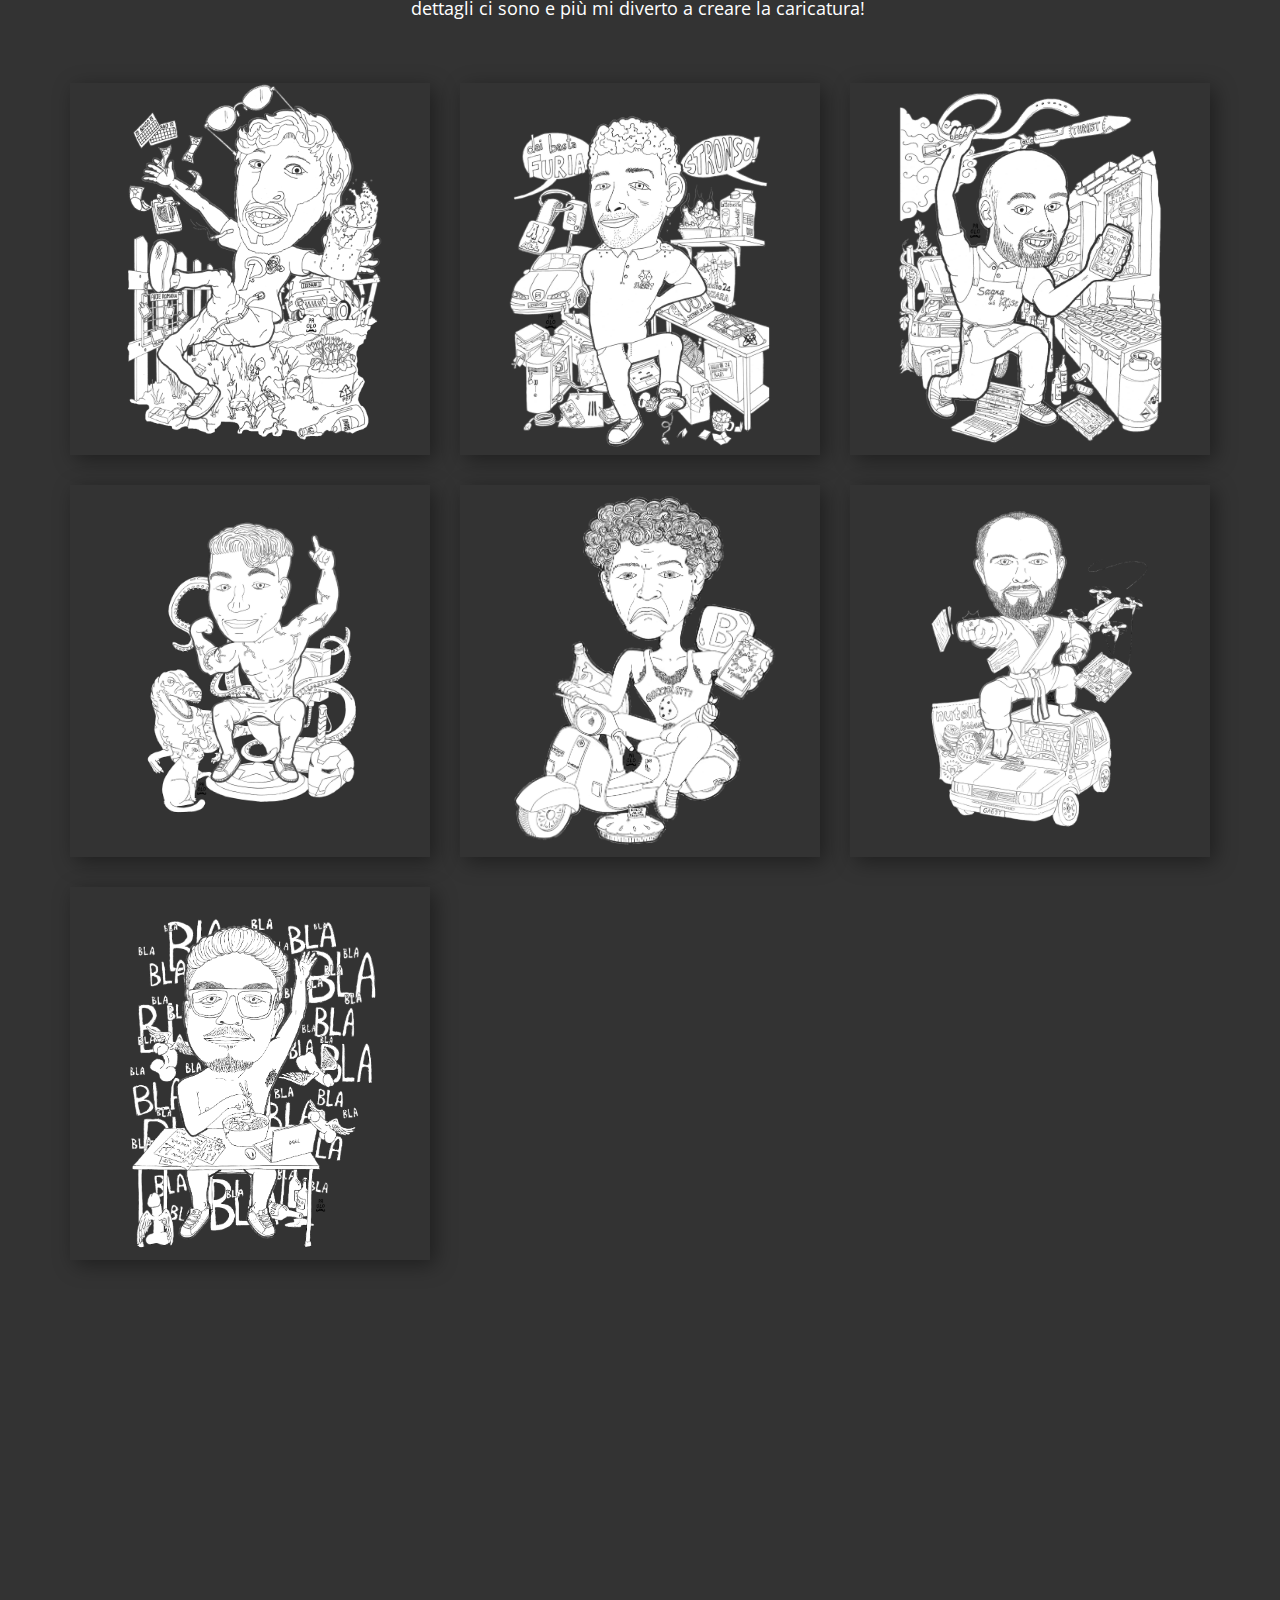
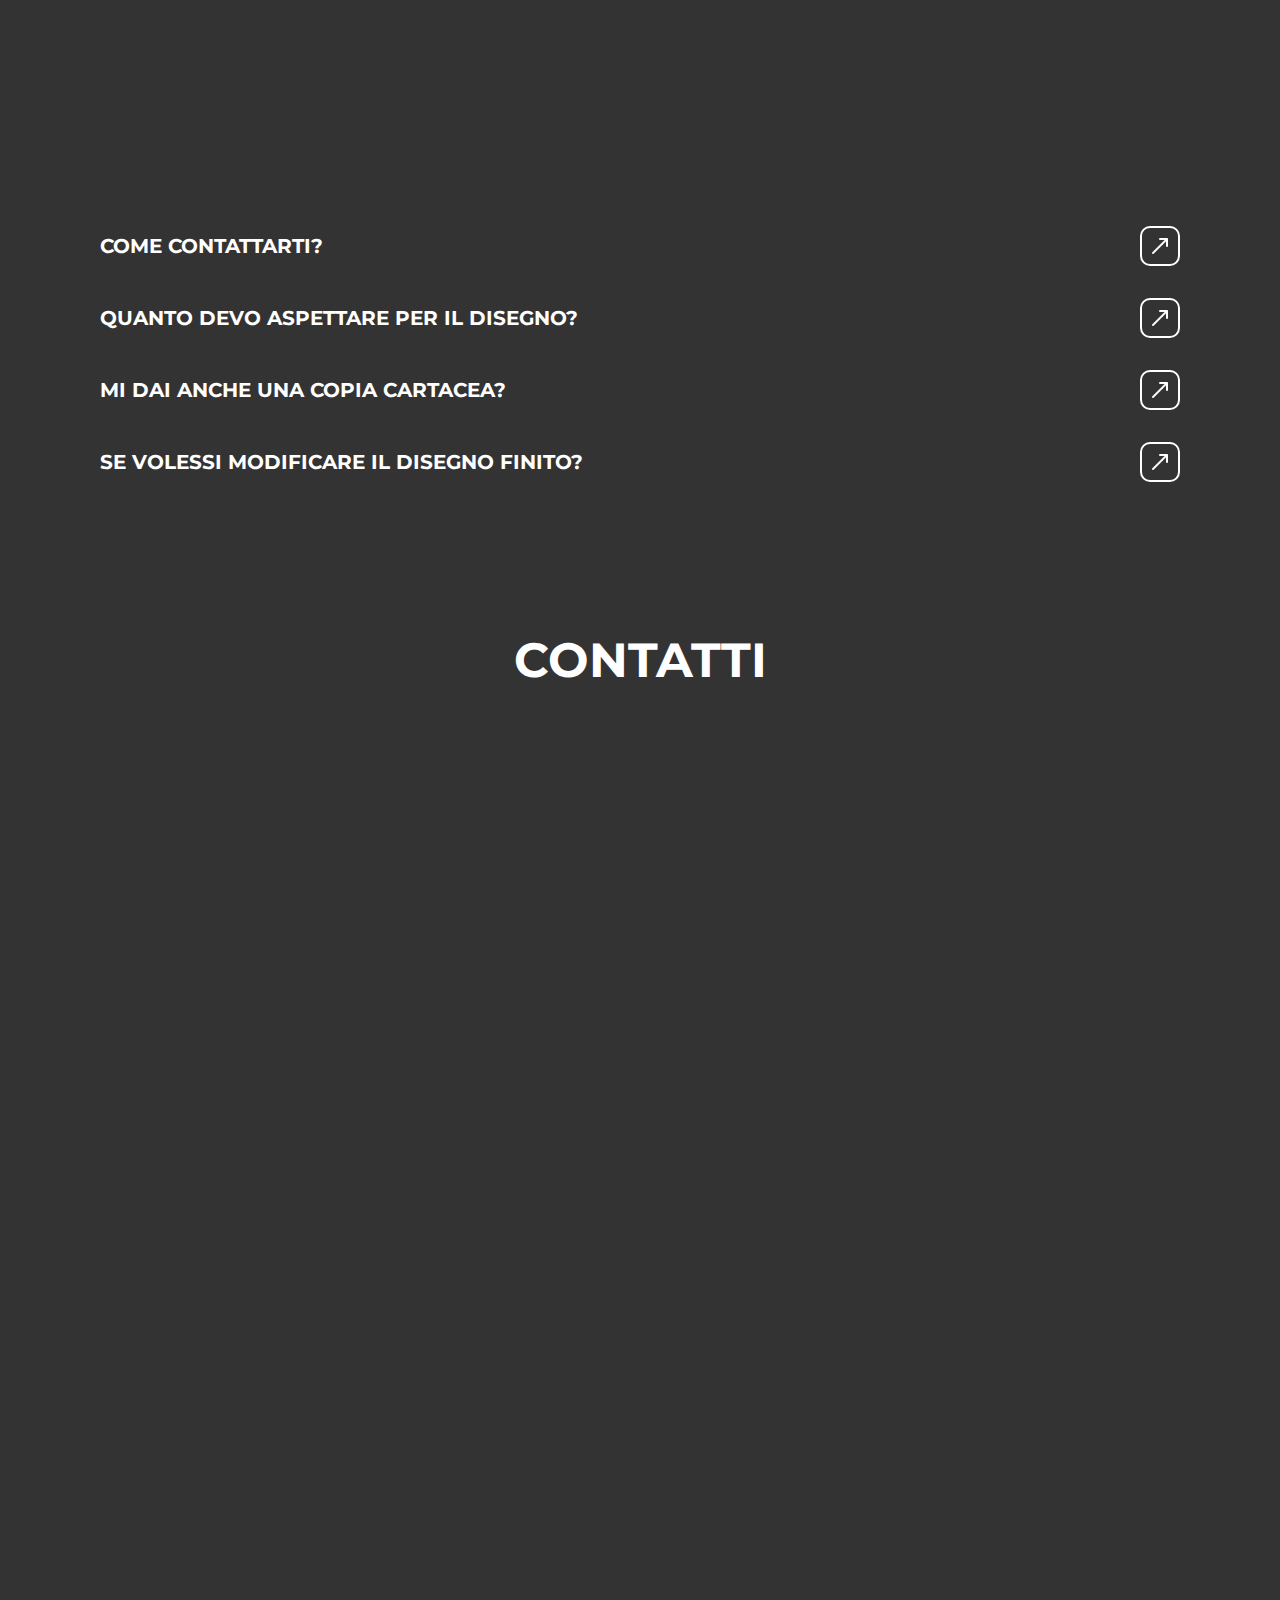
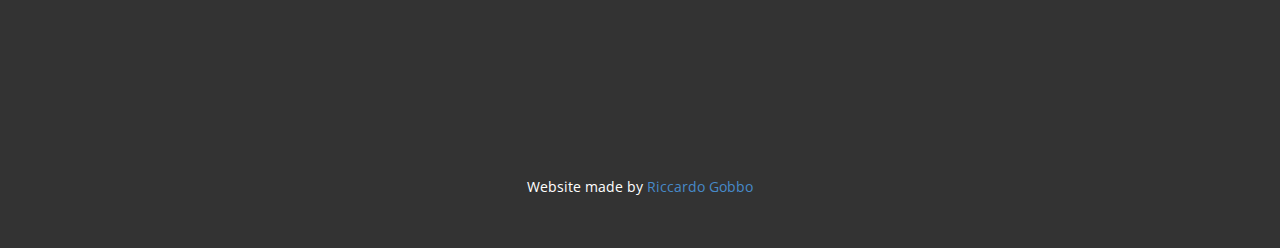
==== commit 93752458: "Typo fix" ====
--- a/Home.html
+++ b/Home.html
@@ -35,7 +35,7 @@
     <section class="u-clearfix u-section-1" id="sec-0728">
       <div class="u-clearfix u-sheet u-valign-top-xs u-sheet-1">
         <img class="u-align-center u-expanded-width-sm u-expanded-width-xs u-image u-image-default u-opacity u-opacity-30 u-image-1" src="images/LOGOSITO.png" alt="" data-image-width="3000" data-image-height="4000" data-animation-out="0">
-        <h5 class="u-align-center-sm u-align-center-xs u-text u-text-default u-text-1">Faccio Caricature​ e disegni per papiri e feste </h5>
+        <h5 class="u-align-center-sm u-align-center-xs u-text u-text-default u-text-1">Creo caricature​ e disegni per papiri e feste </h5>
         <h1 class="u-align-left u-text u-text-2">CIAO,&nbsp;<br>SONO PAOLONE!
         </h1>
       </div>
@@ -69,7 +69,7 @@
                   <div class="u-align-left u-container-style u-layout-cell u-right-cell u-size-60 u-layout-cell-3">
                     <div class="u-container-layout u-valign-top u-container-layout-3">
                       <h3 class="u-align-center u-text u-text-default u-text-4"> I miei servizi</h3>
-                      <p class="u-align-center u-custom-font u-font-roboto-slab u-text u-text-5"> Faccio caricature per feste di laurea, compleanni e feste di pensionamento.&nbsp;<br>Una volta raccolte le immagini e le caratteristiche su come deve essere il disegno, nonchè i dettagli più divertenti, faccio una bozza in matita. Una volta apportate le modifiche che mi vengono richieste in fase di disegno, ripasso i tratti in matita con un pennarello e succesivamente consegno un file PNG (immagine senza sfondo) una volta ritoccata con un sofwtware grafico.
+                      <p class="u-align-center u-custom-font u-font-roboto-slab u-text u-text-5"> Faccio caricature per feste di laurea, compleanni e feste di pensionamento.&nbsp;<br>Una volta raccolte le immagini e le caratteristiche su come deve essere il disegno, nonchè i dettagli più divertenti, faccio una bozza in matita. Una volta apportate le modifiche che mi vengono richieste in fase di disegno, ripasso i tratti in matita con un pennarello e succesivamente consegno un file PNG (immagine senza sfondo) una volta ritoccata con un software grafico.
                       </p>
                     </div>
                   </div>
